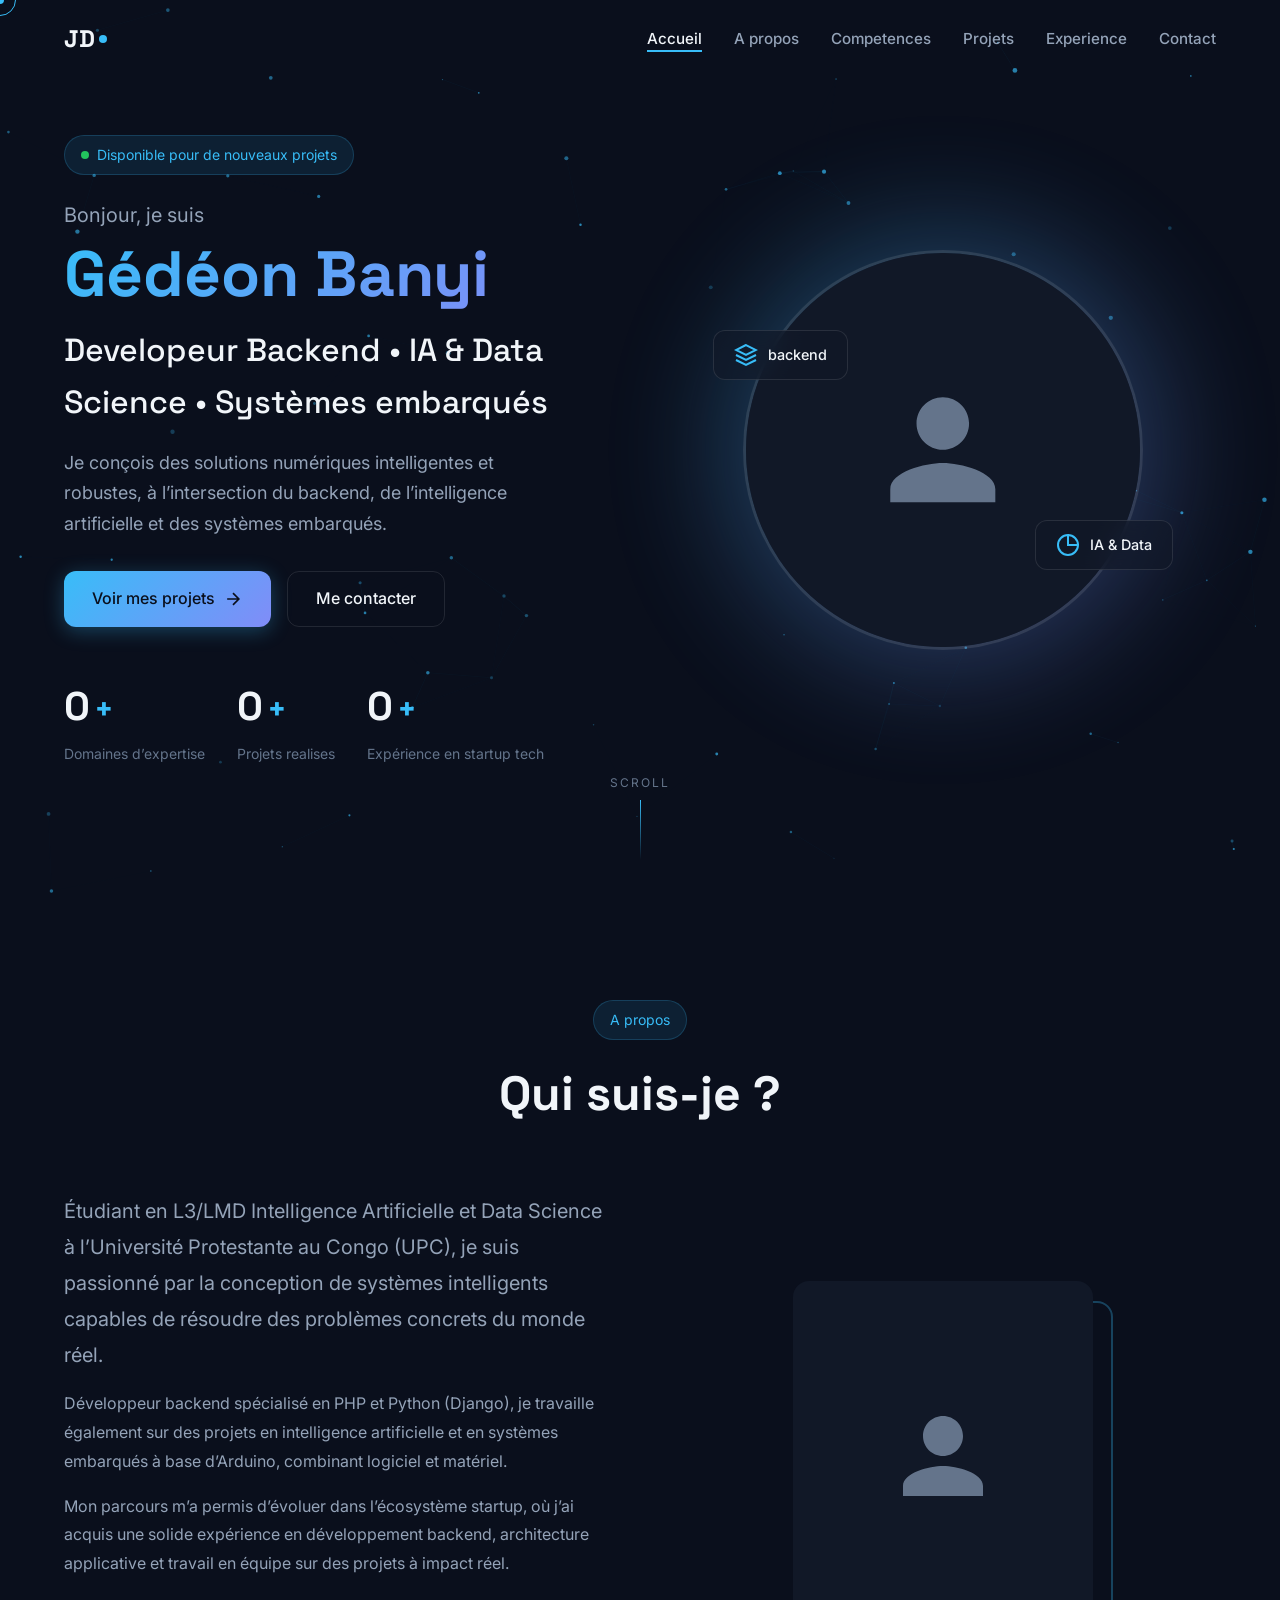
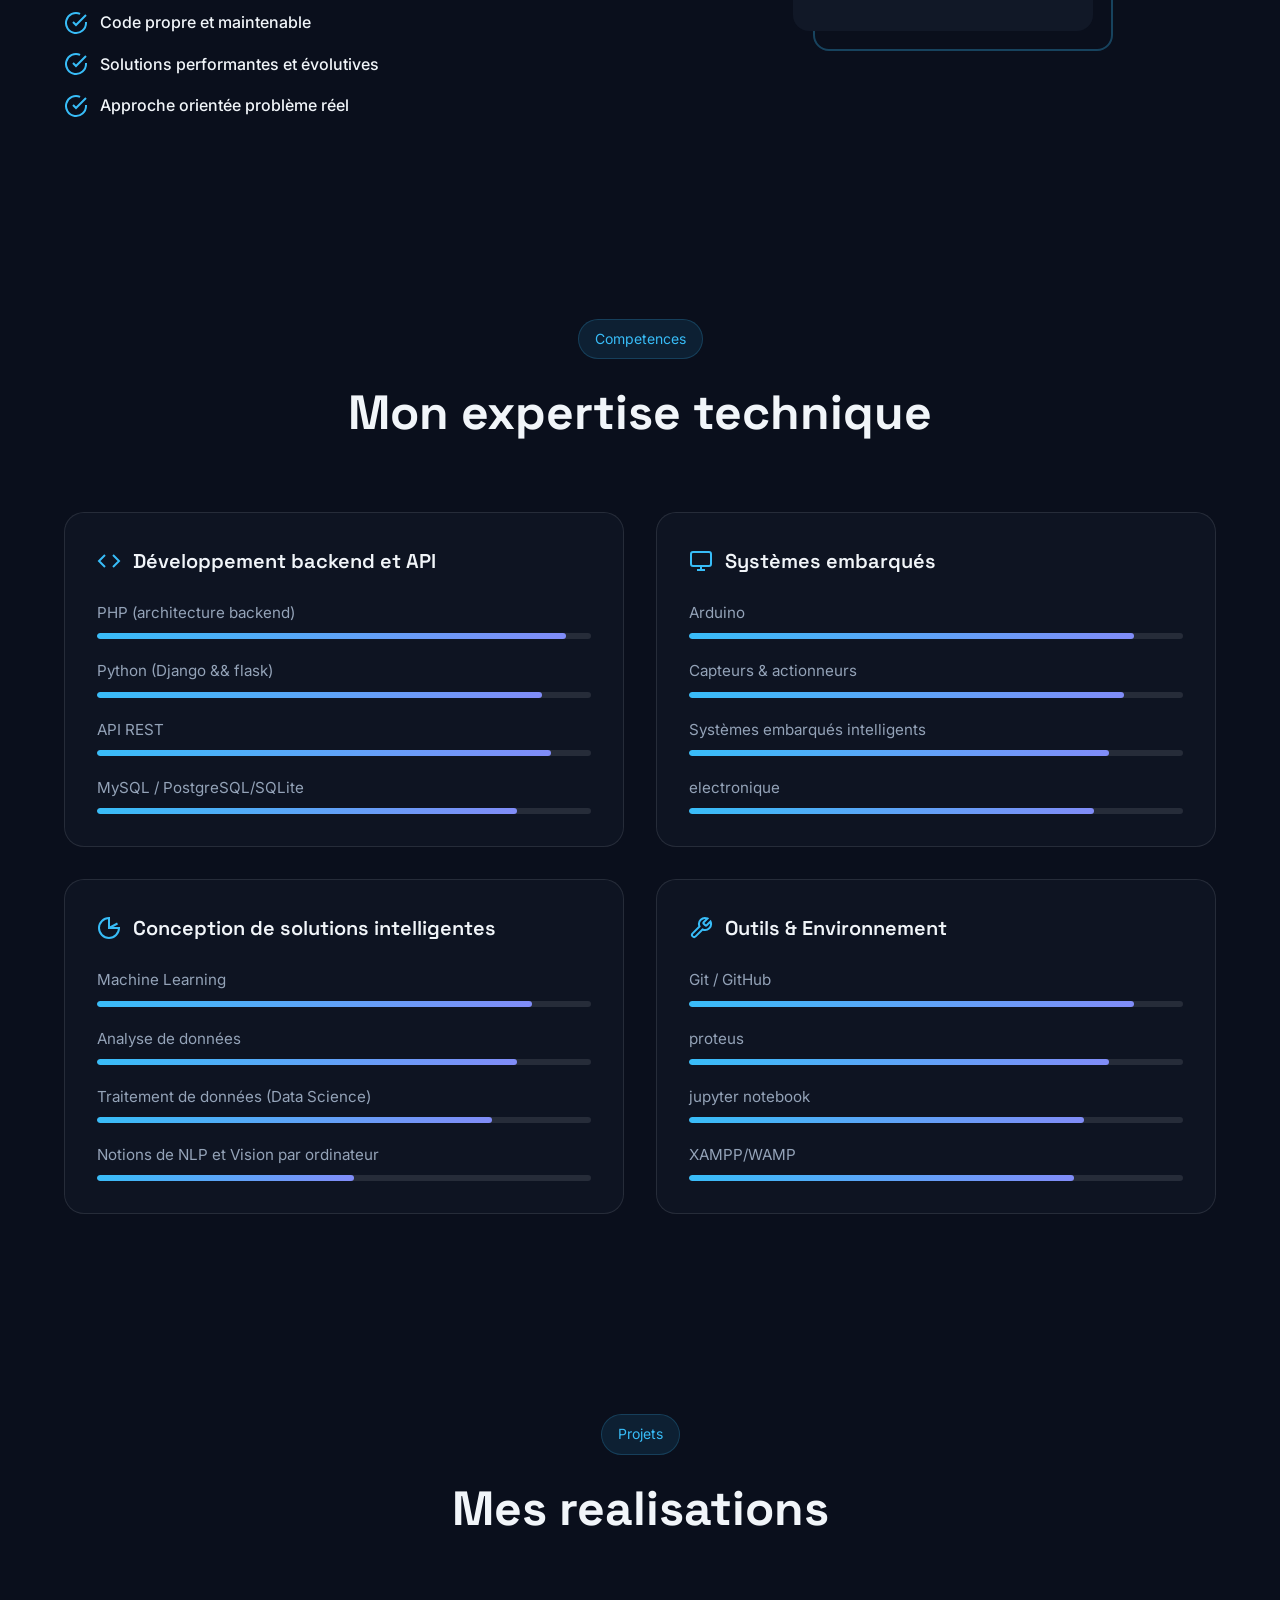
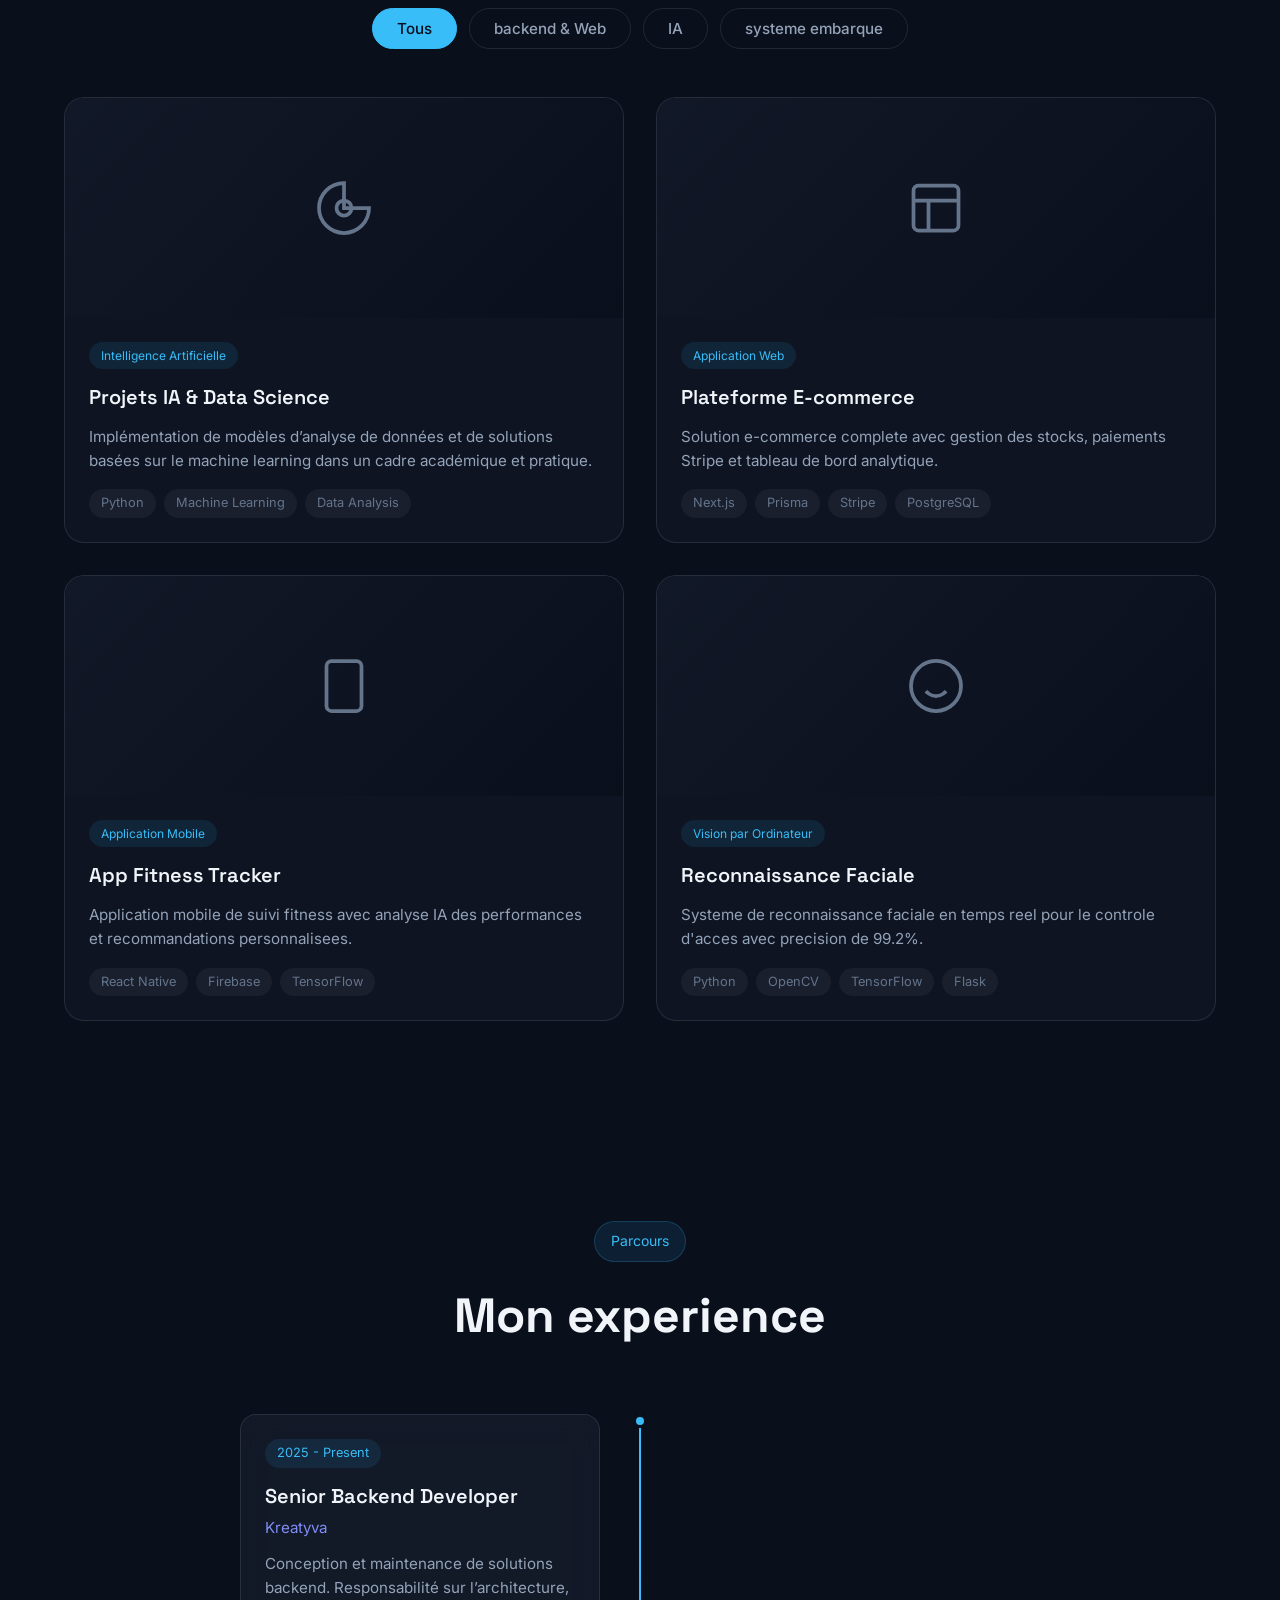
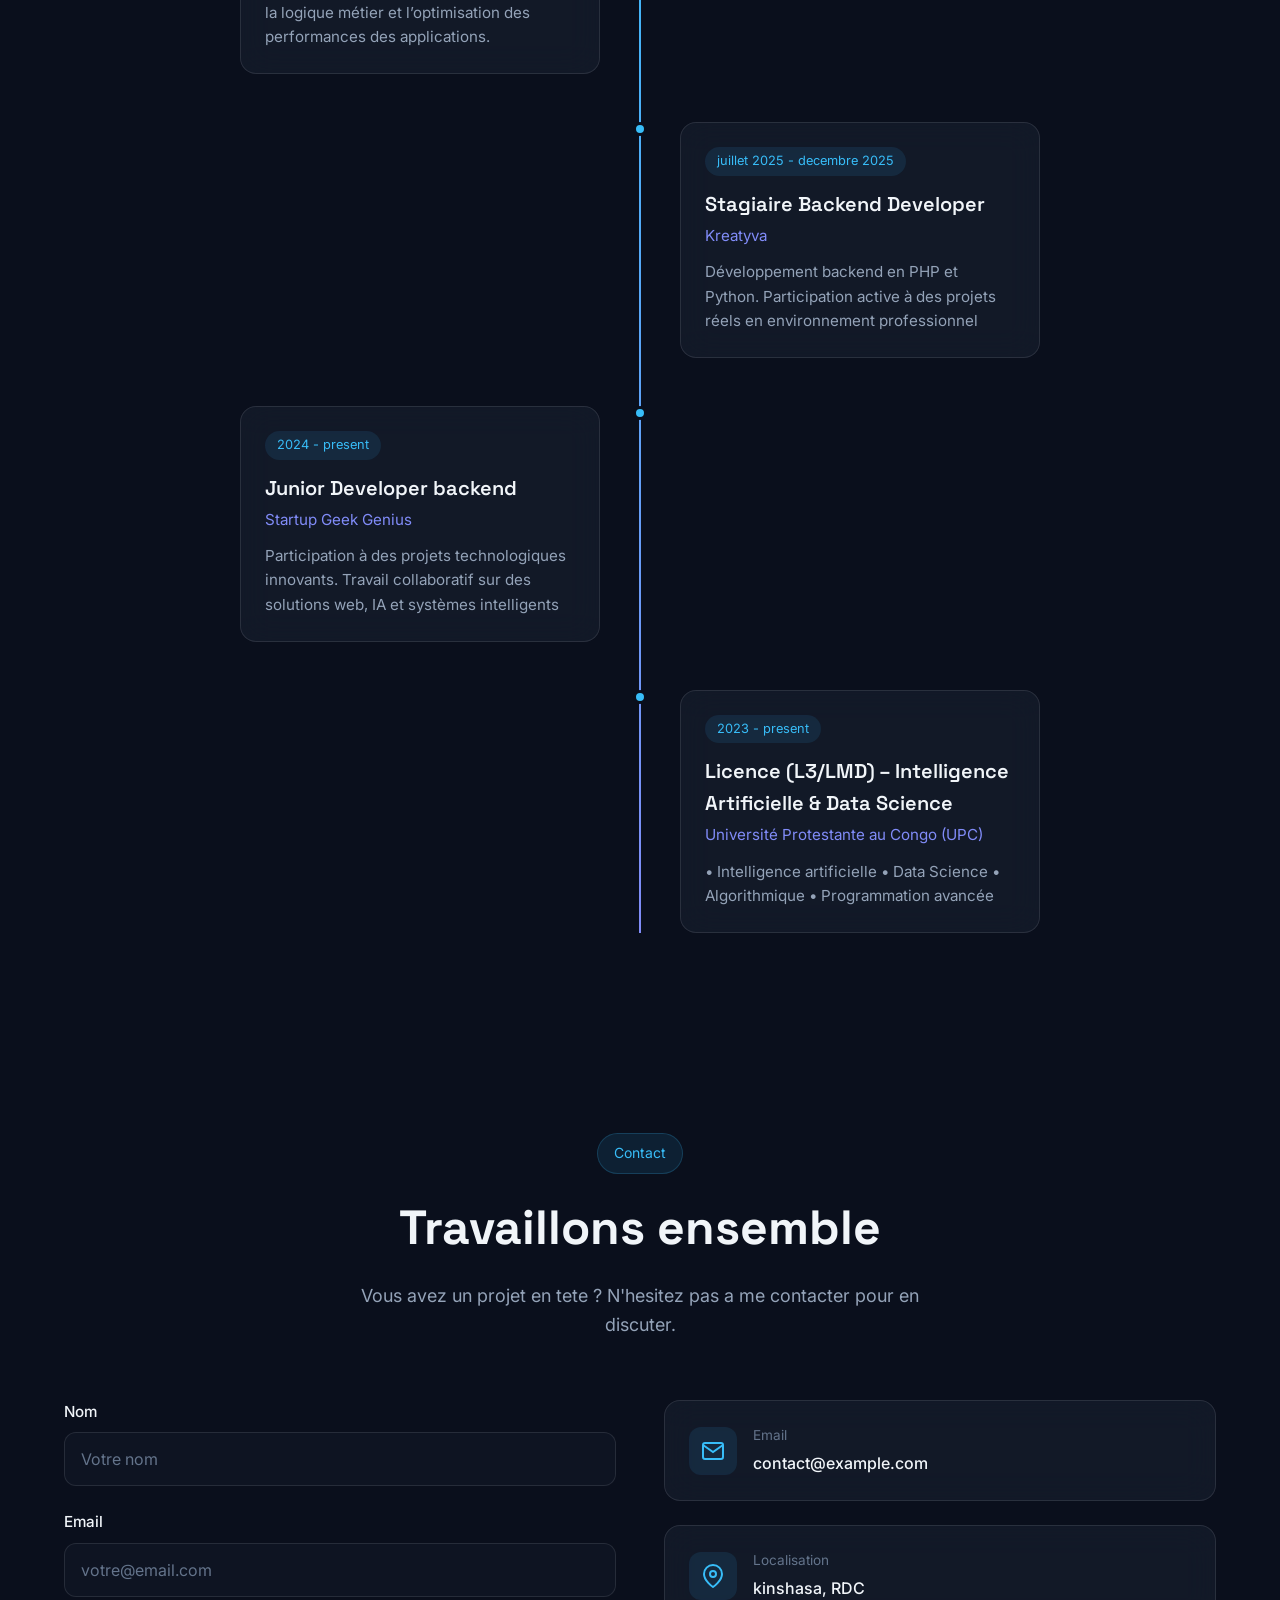
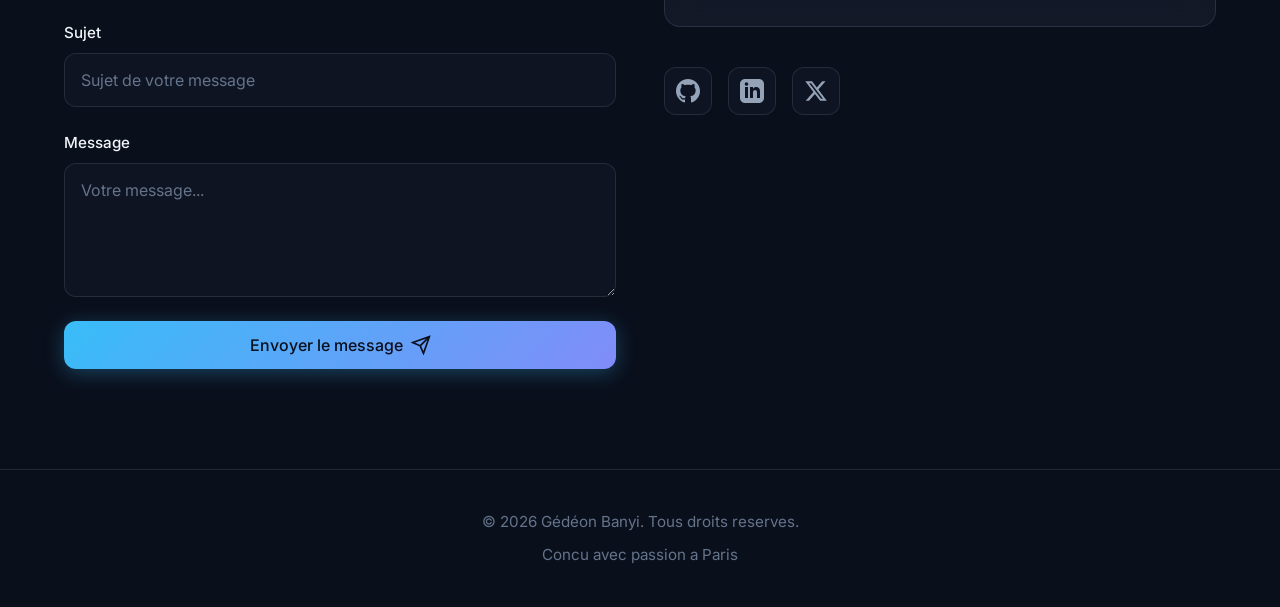
==== index.html @ cf513245 "first commit" ====
<!DOCTYPE html>
<html lang="fr">
<head>
    <meta charset="UTF-8">
    <meta name="viewport" content="width=device-width, initial-scale=1.0">
    <meta name="description" content="Portfolio - Ingénieur Logiciel & Spécialiste IA">
    <title>Portfolio | Ingénieur Logiciel & IA</title>
    <link rel="stylesheet" href="style.css">
    <link rel="preconnect" href="https://fonts.googleapis.com">
    <link rel="preconnect" href="https://fonts.gstatic.com" crossorigin>
    <link href="https://fonts.googleapis.com/css2?family=Inter:wght@300;400;500;600;700&family=Space+Grotesk:wght@400;500;600;700&display=swap" rel="stylesheet">
</head>
<body>
    <!-- Custom Cursor -->
    <div class="cursor" id="cursor"></div>
    <div class="cursor-follower" id="cursor-follower"></div>

    <!-- Particle Background -->
    <canvas id="particles"></canvas>

    <!-- Navigation -->
    <nav class="navbar" id="navbar">
        <div class="nav-container">
            <a href="#" class="logo">
                <span class="logo-text">JD</span>
                <span class="logo-dot"></span>
            </a>
            <ul class="nav-links" id="nav-links">
                <li><a href="#accueil" class="nav-link active">Accueil</a></li>
                <li><a href="#apropos" class="nav-link">A propos</a></li>
                <li><a href="#competences" class="nav-link">Competences</a></li>
                <li><a href="#projets" class="nav-link">Projets</a></li>
                <li><a href="#experience" class="nav-link">Experience</a></li>
                <li><a href="#contact" class="nav-link">Contact</a></li>
            </ul>
            <button class="nav-toggle" id="nav-toggle" aria-label="Menu">
                <span></span>
                <span></span>
                <span></span>
            </button>
        </div>
    </nav>

    <!-- Hero Section -->
    <section class="hero" id="accueil">
        <div class="hero-content">
            <div class="hero-badge">
                <span class="badge-dot"></span>
                Disponible pour de nouveaux projets
            </div>
            <h1 class="hero-title">
                <span class="title-line">Bonjour, je suis</span>
                <span class="title-name text-gradient">Gédéon Banyi</span>
            </h1>
            <p class="hero-subtitle">
               Developeur Backend • IA & Data Science • Systèmes embarqués
            </p>
            <p class="hero-description">
                Je conçois des solutions numériques intelligentes et robustes,
à l’intersection du backend, de l’intelligence artificielle
et des systèmes embarqués.

            </p>
            <div class="hero-buttons">
                <a href="#projets" class="btn btn-primary">
                    <span>Voir mes projets</span>
                    <svg width="20" height="20" viewBox="0 0 24 24" fill="none" stroke="currentColor" stroke-width="2">
                        <path d="M5 12h14M12 5l7 7-7 7"/>
                    </svg>
                </a>
                <a href="#contact" class="btn btn-secondary">
                    <span>Me contacter</span>
                </a>
            </div>
            <div class="hero-stats">
                <div class="stat">
                    <span class="stat-number" data-target="3">0</span>
                    <span class="stat-plus">+</span>
                    <span class="stat-label">Domaines d’expertise</span>
                </div>
                <div class="stat">
                    <span class="stat-number" data-target="15">0</span>
                    <span class="stat-plus">+</span>
                    <span class="stat-label">Projets realises</span>
                </div>
                <div class="stat">
                    <span class="stat-number" data-target="1">0</span>
                    <span class="stat-plus">+</span>
                    <span class="stat-label">Expérience en startup tech</span>
                </div>
            </div>
        </div>
        <div class="hero-visual">
            <div class="hero-image-container">
                <div class="hero-image-glow"></div>
                <div class="hero-image">
                    <div class="avatar-placeholder">
                        <svg viewBox="0 0 24 24" fill="currentColor">
                            <path d="M12 12c2.21 0 4-1.79 4-4s-1.79-4-4-4-4 1.79-4 4 1.79 4 4 4zm0 2c-2.67 0-8 1.34-8 4v2h16v-2c0-2.66-5.33-4-8-4z"/>
                        </svg>
                    </div>
                </div>
                <div class="floating-card card-1">
                    <svg width="24" height="24" viewBox="0 0 24 24" fill="none" stroke="currentColor" stroke-width="2">
                        <path d="M12 2L2 7l10 5 10-5-10-5zM2 17l10 5 10-5M2 12l10 5 10-5"/>
                    </svg>
                    <span>backend</span>
                </div>
                <div class="floating-card card-2">
                    <svg width="24" height="24" viewBox="0 0 24 24" fill="none" stroke="currentColor" stroke-width="2">
                        <path d="M12 2a10 10 0 1 0 10 10H12V2z"/>
                        <path d="M12 2a10 10 0 0 1 10 10"/>
                    </svg>
                    <span>IA & Data</span>
                </div>
            </div>
        </div>
        <div class="scroll-indicator">
            <span>Scroll</span>
            <div class="scroll-line"></div>
        </div>
    </section>

    <!-- About Section -->
    <section class="section about" id="apropos">
        <div class="container">
            <div class="section-header">
                <span class="section-tag">A propos</span>
                <h2 class="section-title">Qui suis-je ?</h2>
            </div>
            <div class="about-content">
                <div class="about-text">
                    <p class="about-intro">
                        Étudiant en L3/LMD Intelligence Artificielle et Data Science à l’Université
Protestante au Congo (UPC), je suis passionné par la conception de systèmes
intelligents capables de résoudre des problèmes concrets du monde réel.
                    </p>
                    <p>
                        Développeur backend spécialisé en PHP et Python (Django), je travaille
également sur des projets en intelligence artificielle et en systèmes
embarqués à base d’Arduino, combinant logiciel et matériel.
                    </p>
                    <p>
                        Mon parcours m’a permis d’évoluer dans l’écosystème startup, où j’ai acquis
une solide expérience en développement backend, architecture applicative
et travail en équipe sur des projets à impact réel.
                    </p>
                    <div class="about-highlights">
                        <div class="highlight">
                            <svg width="24" height="24" viewBox="0 0 24 24" fill="none" stroke="currentColor" stroke-width="2">
                                <path d="M22 11.08V12a10 10 0 1 1-5.93-9.14"/>
                                <polyline points="22 4 12 14.01 9 11.01"/>
                            </svg>
                            <span>Code propre et maintenable</span>
                        </div>
                        <div class="highlight">
                            <svg width="24" height="24" viewBox="0 0 24 24" fill="none" stroke="currentColor" stroke-width="2">
                                <path d="M22 11.08V12a10 10 0 1 1-5.93-9.14"/>
                                <polyline points="22 4 12 14.01 9 11.01"/>
                            </svg>
                            <span>Solutions performantes et évolutives</span>
                        </div>
                        <div class="highlight">
                            <svg width="24" height="24" viewBox="0 0 24 24" fill="none" stroke="currentColor" stroke-width="2">
                                <path d="M22 11.08V12a10 10 0 1 1-5.93-9.14"/>
                                <polyline points="22 4 12 14.01 9 11.01"/>
                            </svg>
                            <span>Approche orientée problème réel</span>
                        </div>
                    </div>
                </div>
                <div class="about-image">
                    <div class="image-frame">
                        <div class="frame-decoration"></div>
                        <div class="about-avatar">
                            <svg viewBox="0 0 24 24" fill="currentColor">
                                <path d="M12 12c2.21 0 4-1.79 4-4s-1.79-4-4-4-4 1.79-4 4 1.79 4 4 4zm0 2c-2.67 0-8 1.34-8 4v2h16v-2c0-2.66-5.33-4-8-4z"/>
                            </svg>
                        </div>
                    </div>
                </div>
            </div>
        </div>
    </section>

    <!-- Skills Section -->
    <section class="section skills" id="competences">
        <div class="container">
            <div class="section-header">
                <span class="section-tag">Competences</span>
                <h2 class="section-title">Mon expertise technique</h2>
            </div>
            <div class="skills-grid">
                <div class="skill-category">
                    <h3 class="category-title">
                        <svg width="24" height="24" viewBox="0 0 24 24" fill="none" stroke="currentColor" stroke-width="2">
                            <polyline points="16 18 22 12 16 6"/>
                            <polyline points="8 6 2 12 8 18"/>
                        </svg>
                        Développement backend et API
                    </h3>
                    <div class="skill-items">
                        <div class="skill-item" data-level="95">
                            <span class="skill-name">PHP (architecture backend)</span>
                            <div class="skill-bar"><div class="skill-progress"></div></div>
                        </div>
                        <div class="skill-item" data-level="90">
                            <span class="skill-name">Python (Django && flask)</span>
                            <div class="skill-bar"><div class="skill-progress"></div></div>
                        </div>
                        <div class="skill-item" data-level="92">
                            <span class="skill-name">API REST</span>
                            <div class="skill-bar"><div class="skill-progress"></div></div>
                        </div>
                        <div class="skill-item" data-level="85">
                            <span class="skill-name">MySQL / PostgreSQL/SQLite</span>
                            <div class="skill-bar"><div class="skill-progress"></div></div>
                        </div>
                    </div>
                </div>
                <div class="skill-category">
                    <h3 class="category-title">
                        <svg width="24" height="24" viewBox="0 0 24 24" fill="none" stroke="currentColor" stroke-width="2">
                            <rect x="2" y="3" width="20" height="14" rx="2" ry="2"/>
                            <line x1="8" y1="21" x2="16" y2="21"/>
                            <line x1="12" y1="17" x2="12" y2="21"/>
                        </svg>
                        Systèmes embarqués
                    </h3>
                    <div class="skill-items">
                        <div class="skill-item" data-level="90">
                            <span class="skill-name">Arduino</span>
                            <div class="skill-bar"><div class="skill-progress"></div></div>
                        </div>
                        <div class="skill-item" data-level="88">
                            <span class="skill-name">Capteurs & actionneurs</span>
                            <div class="skill-bar"><div class="skill-progress"></div></div>
                        </div>
                        <div class="skill-item" data-level="85">
                            <span class="skill-name">Systèmes embarqués intelligents</span>
                            <div class="skill-bar"><div class="skill-progress"></div></div>
                        </div>
                        <div class="skill-item" data-level="82">
                            <span class="skill-name">electronique</span>
                            <div class="skill-bar"><div class="skill-progress"></div></div>
                        </div>
                    </div>
                </div>
                <div class="skill-category">
                    <h3 class="category-title">
                        <svg width="24" height="24" viewBox="0 0 24 24" fill="none" stroke="currentColor" stroke-width="2">
                            <path d="M12 2a10 10 0 1 0 10 10H12V2z"/>
                            <path d="M20.5 7.5L12 12"/>
                        </svg>
                        Conception de solutions intelligentes
                    </h3>
                    <div class="skill-items">
                        <div class="skill-item" data-level="88">
                            <span class="skill-name">Machine Learning</span>
                            <div class="skill-bar"><div class="skill-progress"></div></div>
                        </div>
                        <div class="skill-item" data-level="85">
                            <span class="skill-name">Analyse de données</span>
                            <div class="skill-bar"><div class="skill-progress"></div></div>
                        </div>
                        <div class="skill-item" data-level="80">
                            <span class="skill-name">Traitement de données (Data Science)</span>
                            <div class="skill-bar"><div class="skill-progress"></div></div>
                        </div>
                        <div class="skill-item" data-level="52">
                            <span class="skill-name">Notions de NLP et Vision par ordinateur</span>
                            <div class="skill-bar"><div class="skill-progress"></div></div>
                        </div>
                    </div>
                </div>
                <div class="skill-category">
                    <h3 class="category-title">
                        <svg width="24" height="24" viewBox="0 0 24 24" fill="none" stroke="currentColor" stroke-width="2">
                            <path d="M14.7 6.3a1 1 0 0 0 0 1.4l1.6 1.6a1 1 0 0 0 1.4 0l3.77-3.77a6 6 0 0 1-7.94 7.94l-6.91 6.91a2.12 2.12 0 0 1-3-3l6.91-6.91a6 6 0 0 1 7.94-7.94l-3.76 3.76z"/>
                        </svg>
                        Outils & Environnement
                    </h3>
                    <div class="skill-items">
                        <div class="skill-item" data-level="90">
                            <span class="skill-name">Git / GitHub</span>
                            <div class="skill-bar"><div class="skill-progress"></div></div>
                        </div>
                        <div class="skill-item" data-level="85">
                            <span class="skill-name">proteus</span>
                            <div class="skill-bar"><div class="skill-progress"></div></div>
                        </div>
                        <div class="skill-item" data-level="80">
                            <span class="skill-name">jupyter notebook</span>
                            <div class="skill-bar"><div class="skill-progress"></div></div>
                        </div>
                        <div class="skill-item" data-level="78">
                            <span class="skill-name">XAMPP/WAMP</span>
                            <div class="skill-bar"><div class="skill-progress"></div></div>
                        </div>
                    </div>
                </div>
            </div>
        </div>
    </section>

    <!-- Projects Section -->
    <section class="section projects" id="projets">
        <div class="container">
            <div class="section-header">
                <span class="section-tag">Projets</span>
                <h2 class="section-title">Mes realisations</h2>
            </div>
            <div class="projects-filter">
                <button class="filter-btn active" data-filter="all">Tous</button>
                <button class="filter-btn" data-filter="web">backend & Web</button>
                <button class="filter-btn" data-filter="ai">IA</button>
                <button class="filter-btn" data-filter="mobile">systeme embarque</button>
            </div>
            <div class="projects-grid">
                <article class="project-card" data-category="ai">
                    <div class="project-image">
                        <div class="project-placeholder">
                            <svg viewBox="0 0 24 24" fill="none" stroke="currentColor" stroke-width="1.5">
                                <path d="M12 2a10 10 0 1 0 10 10H12V2z"/>
                                <circle cx="12" cy="12" r="3"/>
                            </svg>
                        </div>
                        <div class="project-overlay">
                            <a href="#" class="project-link">
                                <svg width="24" height="24" viewBox="0 0 24 24" fill="none" stroke="currentColor" stroke-width="2">
                                    <path d="M18 13v6a2 2 0 0 1-2 2H5a2 2 0 0 1-2-2V8a2 2 0 0 1 2-2h6"/>
                                    <polyline points="15 3 21 3 21 9"/>
                                    <line x1="10" y1="14" x2="21" y2="3"/>
                                </svg>
                            </a>
                            <a href="#" class="project-link">
                                <svg width="24" height="24" viewBox="0 0 24 24" fill="currentColor">
                                    <path d="M12 0c-6.626 0-12 5.373-12 12 0 5.302 3.438 9.8 8.207 11.387.599.111.793-.261.793-.577v-2.234c-3.338.726-4.033-1.416-4.033-1.416-.546-1.387-1.333-1.756-1.333-1.756-1.089-.745.083-.729.083-.729 1.205.084 1.839 1.237 1.839 1.237 1.07 1.834 2.807 1.304 3.492.997.107-.775.418-1.305.762-1.604-2.665-.305-5.467-1.334-5.467-5.931 0-1.311.469-2.381 1.236-3.221-.124-.303-.535-1.524.117-3.176 0 0 1.008-.322 3.301 1.23.957-.266 1.983-.399 3.003-.404 1.02.005 2.047.138 3.006.404 2.291-1.552 3.297-1.23 3.297-1.23.653 1.653.242 2.874.118 3.176.77.84 1.235 1.911 1.235 3.221 0 4.609-2.807 5.624-5.479 5.921.43.372.823 1.102.823 2.222v3.293c0 .319.192.694.801.576 4.765-1.589 8.199-6.086 8.199-11.386 0-6.627-5.373-12-12-12z"/>
                                </svg>
                            </a>
                        </div>
                    </div>
                    <div class="project-content">
                        <span class="project-tag">Intelligence Artificielle</span>
                        <h3 class="project-title">Projets IA & Data Science</h3>
                        <p class="project-description">
                            Implémentation de modèles d’analyse de données et de solutions
basées sur le machine learning dans un cadre académique et pratique.
                        </p>
                        <div class="project-tech">
                            <span>Python</span>
                            <span>Machine Learning</span>
                            <span>Data Analysis</span>
                        </div>
                    </div>
                </article>
                <article class="project-card" data-category="web">
                    <div class="project-image">
                        <div class="project-placeholder">
                            <svg viewBox="0 0 24 24" fill="none" stroke="currentColor" stroke-width="1.5">
                                <rect x="3" y="3" width="18" height="18" rx="2"/>
                                <path d="M3 9h18"/>
                                <path d="M9 21V9"/>
                            </svg>
                        </div>
                        <div class="project-overlay">
                            <a href="#" class="project-link">
                                <svg width="24" height="24" viewBox="0 0 24 24" fill="none" stroke="currentColor" stroke-width="2">
                                    <path d="M18 13v6a2 2 0 0 1-2 2H5a2 2 0 0 1-2-2V8a2 2 0 0 1 2-2h6"/>
                                    <polyline points="15 3 21 3 21 9"/>
                                    <line x1="10" y1="14" x2="21" y2="3"/>
                                </svg>
                            </a>
                            <a href="#" class="project-link">
                                <svg width="24" height="24" viewBox="0 0 24 24" fill="currentColor">
                                    <path d="M12 0c-6.626 0-12 5.373-12 12 0 5.302 3.438 9.8 8.207 11.387.599.111.793-.261.793-.577v-2.234c-3.338.726-4.033-1.416-4.033-1.416-.546-1.387-1.333-1.756-1.333-1.756-1.089-.745.083-.729.083-.729 1.205.084 1.839 1.237 1.839 1.237 1.07 1.834 2.807 1.304 3.492.997.107-.775.418-1.305.762-1.604-2.665-.305-5.467-1.334-5.467-5.931 0-1.311.469-2.381 1.236-3.221-.124-.303-.535-1.524.117-3.176 0 0 1.008-.322 3.301 1.23.957-.266 1.983-.399 3.003-.404 1.02.005 2.047.138 3.006.404 2.291-1.552 3.297-1.23 3.297-1.23.653 1.653.242 2.874.118 3.176.77.84 1.235 1.911 1.235 3.221 0 4.609-2.807 5.624-5.479 5.921.43.372.823 1.102.823 2.222v3.293c0 .319.192.694.801.576 4.765-1.589 8.199-6.086 8.199-11.386 0-6.627-5.373-12-12-12z"/>
                                </svg>
                            </a>
                        </div>
                    </div>
                    <div class="project-content">
                        <span class="project-tag">Application Web</span>
                        <h3 class="project-title">Plateforme E-commerce</h3>
                        <p class="project-description">
                            Solution e-commerce complete avec gestion des stocks, paiements Stripe et tableau de bord analytique.
                        </p>
                        <div class="project-tech">
                            <span>Next.js</span>
                            <span>Prisma</span>
                            <span>Stripe</span>
                            <span>PostgreSQL</span>
                        </div>
                    </div>
                </article>
                <article class="project-card" data-category="mobile">
                    <div class="project-image">
                        <div class="project-placeholder">
                            <svg viewBox="0 0 24 24" fill="none" stroke="currentColor" stroke-width="1.5">
                                <rect x="5" y="2" width="14" height="20" rx="2"/>
                                <line x1="12" y1="18" x2="12" y2="18"/>
                            </svg>
                        </div>
                        <div class="project-overlay">
                            <a href="#" class="project-link">
                                <svg width="24" height="24" viewBox="0 0 24 24" fill="none" stroke="currentColor" stroke-width="2">
                                    <path d="M18 13v6a2 2 0 0 1-2 2H5a2 2 0 0 1-2-2V8a2 2 0 0 1 2-2h6"/>
                                    <polyline points="15 3 21 3 21 9"/>
                                    <line x1="10" y1="14" x2="21" y2="3"/>
                                </svg>
                            </a>
                            <a href="#" class="project-link">
                                <svg width="24" height="24" viewBox="0 0 24 24" fill="currentColor">
                                    <path d="M12 0c-6.626 0-12 5.373-12 12 0 5.302 3.438 9.8 8.207 11.387.599.111.793-.261.793-.577v-2.234c-3.338.726-4.033-1.416-4.033-1.416-.546-1.387-1.333-1.756-1.333-1.756-1.089-.745.083-.729.083-.729 1.205.084 1.839 1.237 1.839 1.237 1.07 1.834 2.807 1.304 3.492.997.107-.775.418-1.305.762-1.604-2.665-.305-5.467-1.334-5.467-5.931 0-1.311.469-2.381 1.236-3.221-.124-.303-.535-1.524.117-3.176 0 0 1.008-.322 3.301 1.23.957-.266 1.983-.399 3.003-.404 1.02.005 2.047.138 3.006.404 2.291-1.552 3.297-1.23 3.297-1.23.653 1.653.242 2.874.118 3.176.77.84 1.235 1.911 1.235 3.221 0 4.609-2.807 5.624-5.479 5.921.43.372.823 1.102.823 2.222v3.293c0 .319.192.694.801.576 4.765-1.589 8.199-6.086 8.199-11.386 0-6.627-5.373-12-12-12z"/>
                                </svg>
                            </a>
                        </div>
                    </div>
                    <div class="project-content">
                        <span class="project-tag">Application Mobile</span>
                        <h3 class="project-title">App Fitness Tracker</h3>
                        <p class="project-description">
                            Application mobile de suivi fitness avec analyse IA des performances et recommandations personnalisees.
                        </p>
                        <div class="project-tech">
                            <span>React Native</span>
                            <span>Firebase</span>
                            <span>TensorFlow</span>
                        </div>
                    </div>
                </article>
                <article class="project-card" data-category="ai">
                    <div class="project-image">
                        <div class="project-placeholder">
                            <svg viewBox="0 0 24 24" fill="none" stroke="currentColor" stroke-width="1.5">
                                <circle cx="12" cy="12" r="10"/>
                                <path d="M8 14s1.5 2 4 2 4-2 4-2"/>
                                <line x1="9" y1="9" x2="9.01" y2="9"/>
                                <line x1="15" y1="9" x2="15.01" y2="9"/>
                            </svg>
                        </div>
                        <div class="project-overlay">
                            <a href="#" class="project-link">
                                <svg width="24" height="24" viewBox="0 0 24 24" fill="none" stroke="currentColor" stroke-width="2">
                                    <path d="M18 13v6a2 2 0 0 1-2 2H5a2 2 0 0 1-2-2V8a2 2 0 0 1 2-2h6"/>
                                    <polyline points="15 3 21 3 21 9"/>
                                    <line x1="10" y1="14" x2="21" y2="3"/>
                                </svg>
                            </a>
                            <a href="#" class="project-link">
                                <svg width="24" height="24" viewBox="0 0 24 24" fill="currentColor">
                                    <path d="M12 0c-6.626 0-12 5.373-12 12 0 5.302 3.438 9.8 8.207 11.387.599.111.793-.261.793-.577v-2.234c-3.338.726-4.033-1.416-4.033-1.416-.546-1.387-1.333-1.756-1.333-1.756-1.089-.745.083-.729.083-.729 1.205.084 1.839 1.237 1.839 1.237 1.07 1.834 2.807 1.304 3.492.997.107-.775.418-1.305.762-1.604-2.665-.305-5.467-1.334-5.467-5.931 0-1.311.469-2.381 1.236-3.221-.124-.303-.535-1.524.117-3.176 0 0 1.008-.322 3.301 1.23.957-.266 1.983-.399 3.003-.404 1.02.005 2.047.138 3.006.404 2.291-1.552 3.297-1.23 3.297-1.23.653 1.653.242 2.874.118 3.176.77.84 1.235 1.911 1.235 3.221 0 4.609-2.807 5.624-5.479 5.921.43.372.823 1.102.823 2.222v3.293c0 .319.192.694.801.576 4.765-1.589 8.199-6.086 8.199-11.386 0-6.627-5.373-12-12-12z"/>
                                </svg>
                            </a>
                        </div>
                    </div>
                    <div class="project-content">
                        <span class="project-tag">Vision par Ordinateur</span>
                        <h3 class="project-title">Reconnaissance Faciale</h3>
                        <p class="project-description">
                            Systeme de reconnaissance faciale en temps reel pour le controle d'acces avec precision de 99.2%.
                        </p>
                        <div class="project-tech">
                            <span>Python</span>
                            <span>OpenCV</span>
                            <span>TensorFlow</span>
                            <span>Flask</span>
                        </div>
                    </div>
                </article>
            </div>
        </div>
    </section>

    <!-- Experience Section -->
    <section class="section experience" id="experience">
        <div class="container">
            <div class="section-header">
                <span class="section-tag">Parcours</span>
                <h2 class="section-title">Mon experience</h2>
            </div>
            <div class="timeline">
                <div class="timeline-item">
                    <div class="timeline-marker"></div>
                    <div class="timeline-content glass-card">
                        <span class="timeline-date">2025 - Present</span>
                        <h3 class="timeline-title">Senior Backend Developer </h3>
                        <span class="timeline-company">Kreatyva</span>
                        <p class="timeline-description">
                            Conception et maintenance de solutions backend.
Responsabilité sur l’architecture, la logique métier
et l’optimisation des performances des applications.
                        </p>
                    </div>
                </div>
                <div class="timeline-item">
                    <div class="timeline-marker"></div>
                    <div class="timeline-content glass-card">
                        <span class="timeline-date">juillet 2025 - decembre 2025</span>
                        <h3 class="timeline-title">Stagiaire Backend Developer</h3>
                        <span class="timeline-company">Kreatyva</span>
                        <p class="timeline-description">
                           Développement backend en PHP et Python.
Participation active à des projets réels en environnement professionnel
                        </p>
                    </div>
                </div>
                <div class="timeline-item">
                    <div class="timeline-marker"></div>
                    <div class="timeline-content glass-card">
                        <span class="timeline-date">2024 - present</span>
                        <h3 class="timeline-title">Junior Developer backend</h3>
                        <span class="timeline-company">Startup Geek Genius</span>
                        <p class="timeline-description">
                            Participation à des projets technologiques innovants.
Travail collaboratif sur des solutions web, IA et systèmes intelligents
                        </p>
                    </div>
                </div>
                <div class="timeline-item">
                    <div class="timeline-marker"></div>
                    <div class="timeline-content glass-card">
                        <span class="timeline-date">2023 - present</span>
                        <h3 class="timeline-title">Licence (L3/LMD) – Intelligence Artificielle & Data Science</h3>
                        <span class="timeline-company">Université Protestante au Congo (UPC)</span>
                        <p class="timeline-description">
                            • Intelligence artificielle
                            • Data Science
                            • Algorithmique
                            • Programmation avancée
                        </p>
                    </div>
                </div>
            </div>
        </div>
    </section>

    <!-- Contact Section -->
    <section class="section contact" id="contact">
        <div class="container">
            <div class="section-header">
                <span class="section-tag">Contact</span>
                <h2 class="section-title">Travaillons ensemble</h2>
                <p class="section-subtitle">
                    Vous avez un projet en tete ? N'hesitez pas a me contacter pour en discuter.
                </p>
            </div>
            <div class="contact-content">
                <form class="contact-form" id="contact-form">
                    <div class="form-group">
                        <label for="name">Nom</label>
                        <input type="text" id="name" name="name" required placeholder="Votre nom">
                    </div>
                    <div class="form-group">
                        <label for="email">Email</label>
                        <input type="email" id="email" name="email" required placeholder="votre@email.com">
                    </div>
                    <div class="form-group">
                        <label for="subject">Sujet</label>
                        <input type="text" id="subject" name="subject" required placeholder="Sujet de votre message">
                    </div>
                    <div class="form-group">
                        <label for="message">Message</label>
                        <textarea id="message" name="message" rows="5" required placeholder="Votre message..."></textarea>
                    </div>
                    <button type="submit" class="btn btn-primary btn-full">
                        <span>Envoyer le message</span>
                        <svg width="20" height="20" viewBox="0 0 24 24" fill="none" stroke="currentColor" stroke-width="2">
                            <line x1="22" y1="2" x2="11" y2="13"/>
                            <polygon points="22 2 15 22 11 13 2 9 22 2"/>
                        </svg>
                    </button>
                </form>
                <div class="contact-info">
                    <div class="info-card glass-card">
                        <div class="info-icon">
                            <svg width="24" height="24" viewBox="0 0 24 24" fill="none" stroke="currentColor" stroke-width="2">
                                <path d="M4 4h16c1.1 0 2 .9 2 2v12c0 1.1-.9 2-2 2H4c-1.1 0-2-.9-2-2V6c0-1.1.9-2 2-2z"/>
                                <polyline points="22,6 12,13 2,6"/>
                            </svg>
                        </div>
                        <div class="info-content">
                            <span class="info-label">Email</span>
                            <a href="mailto:contact@example.com">contact@example.com</a>
                        </div>
                    </div>
                    <div class="info-card glass-card">
                        <div class="info-icon">
                            <svg width="24" height="24" viewBox="0 0 24 24" fill="none" stroke="currentColor" stroke-width="2">
                                <path d="M21 10c0 7-9 13-9 13s-9-6-9-13a9 9 0 0 1 18 0z"/>
                                <circle cx="12" cy="10" r="3"/>
                            </svg>
                        </div>
                        <div class="info-content">
                            <span class="info-label">Localisation</span>
                            <span>kinshasa, RDC</span>
                        </div>
                    </div>
                    <div class="social-links">
                        <a href="#" class="social-link" aria-label="GitHub">
                            <svg width="24" height="24" viewBox="0 0 24 24" fill="currentColor">
                                <path d="M12 0c-6.626 0-12 5.373-12 12 0 5.302 3.438 9.8 8.207 11.387.599.111.793-.261.793-.577v-2.234c-3.338.726-4.033-1.416-4.033-1.416-.546-1.387-1.333-1.756-1.333-1.756-1.089-.745.083-.729.083-.729 1.205.084 1.839 1.237 1.839 1.237 1.07 1.834 2.807 1.304 3.492.997.107-.775.418-1.305.762-1.604-2.665-.305-5.467-1.334-5.467-5.931 0-1.311.469-2.381 1.236-3.221-.124-.303-.535-1.524.117-3.176 0 0 1.008-.322 3.301 1.23.957-.266 1.983-.399 3.003-.404 1.02.005 2.047.138 3.006.404 2.291-1.552 3.297-1.23 3.297-1.23.653 1.653.242 2.874.118 3.176.77.84 1.235 1.911 1.235 3.221 0 4.609-2.807 5.624-5.479 5.921.43.372.823 1.102.823 2.222v3.293c0 .319.192.694.801.576 4.765-1.589 8.199-6.086 8.199-11.386 0-6.627-5.373-12-12-12z"/>
                            </svg>
                        </a>
                        <a href="#" class="social-link" aria-label="LinkedIn">
                            <svg width="24" height="24" viewBox="0 0 24 24" fill="currentColor">
                                <path d="M19 0h-14c-2.761 0-5 2.239-5 5v14c0 2.761 2.239 5 5 5h14c2.762 0 5-2.239 5-5v-14c0-2.761-2.238-5-5-5zm-11 19h-3v-11h3v11zm-1.5-12.268c-.966 0-1.75-.79-1.75-1.764s.784-1.764 1.75-1.764 1.75.79 1.75 1.764-.783 1.764-1.75 1.764zm13.5 12.268h-3v-5.604c0-3.368-4-3.113-4 0v5.604h-3v-11h3v1.765c1.396-2.586 7-2.777 7 2.476v6.759z"/>
                            </svg>
                        </a>
                        <a href="#" class="social-link" aria-label="Twitter">
                            <svg width="24" height="24" viewBox="0 0 24 24" fill="currentColor">
                                <path d="M18.244 2.25h3.308l-7.227 8.26 8.502 11.24H16.17l-5.214-6.817L4.99 21.75H1.68l7.73-8.835L1.254 2.25H8.08l4.713 6.231zm-1.161 17.52h1.833L7.084 4.126H5.117z"/>
                            </svg>
                        </a>
                    </div>
                </div>
            </div>
        </div>
    </section>

    <!-- Footer -->
    <footer class="footer">
        <div class="container">
            <div class="footer-content">
                <p>&copy; 2026 Gédéon Banyi. Tous droits reserves.</p>
                <p class="footer-tagline">Concu avec passion a Paris</p>
            </div>
        </div>
    </footer>

    <script src="script.js"></script>
</body>
</html>
---- style.css ----
/* ========================================
   CSS Variables & Reset
======================================== */
:root {
    --bg-primary: #0a0f1c;
    --bg-secondary: #111827;
    --bg-card: rgba(17, 24, 39, 0.6);
    --text-primary: #f1f5f9;
    --text-secondary: #94a3b8;
    --text-muted: #64748b;
    --accent-primary: #38bdf8;
    --accent-secondary: #818cf8;
    --accent-gradient: linear-gradient(135deg, #38bdf8 0%, #818cf8 100%);
    --border-color: rgba(255, 255, 255, 0.1);
    --shadow-glow: 0 0 30px rgba(56, 189, 248, 0.3);
    --transition-fast: 0.2s ease;
    --transition-normal: 0.3s ease;
    --transition-slow: 0.5s ease;
    --font-sans: 'Inter', -apple-system, BlinkMacSystemFont, sans-serif;
    --font-heading: 'Space Grotesk', -apple-system, BlinkMacSystemFont, sans-serif;
}

*,
*::before,
*::after {
    margin: 0;
    padding: 0;
    box-sizing: border-box;
}

html {
    scroll-behavior: smooth;
    font-size: 16px;
}

body {
    font-family: var(--font-sans);
    background-color: var(--bg-primary);
    color: var(--text-primary);
    line-height: 1.6;
    overflow-x: hidden;
    cursor: none;
}

/* ========================================
   Custom Cursor
======================================== */
.cursor,
.cursor-follower {
    position: fixed;
    pointer-events: none;
    z-index: 10000;
    transition: transform 0.1s ease;
}

.cursor {
    width: 8px;
    height: 8px;
    background: var(--accent-primary);
    border-radius: 50%;
    transform: translate(-50%, -50%);
}

.cursor-follower {
    width: 32px;
    height: 32px;
    border: 1px solid var(--accent-primary);
    border-radius: 50%;
    transform: translate(-50%, -50%);
    transition: transform 0.15s ease, width 0.2s ease, height 0.2s ease;
}

.cursor-follower.hover {
    width: 50px;
    height: 50px;
    background: rgba(56, 189, 248, 0.1);
}

@media (max-width: 768px) {
    .cursor,
    .cursor-follower {
        display: none;
    }
    body {
        cursor: auto;
    }
}

/* ========================================
   Particle Canvas
======================================== */
#particles {
    position: fixed;
    top: 0;
    left: 0;
    width: 100%;
    height: 100%;
    z-index: -1;
    pointer-events: none;
}

/* ========================================
   Scrollbar
======================================== */
::-webkit-scrollbar {
    width: 8px;
}

::-webkit-scrollbar-track {
    background: var(--bg-primary);
}

::-webkit-scrollbar-thumb {
    background: var(--text-muted);
    border-radius: 4px;
}

::-webkit-scrollbar-thumb:hover {
    background: var(--text-secondary);
}

/* ========================================
   Utility Classes
======================================== */
.container {
    max-width: 1200px;
    margin: 0 auto;
    padding: 0 24px;
}

.glass {
    background: var(--bg-card);
    backdrop-filter: blur(12px);
    -webkit-backdrop-filter: blur(12px);
    border: 1px solid var(--border-color);
}

.glass-card {
    background: rgba(30, 41, 59, 0.4);
    backdrop-filter: blur(16px);
    -webkit-backdrop-filter: blur(16px);
    border: 1px solid var(--border-color);
    border-radius: 16px;
}

.text-gradient {
    background: var(--accent-gradient);
    -webkit-background-clip: text;
    -webkit-text-fill-color: transparent;
    background-clip: text;
}

/* ========================================
   Buttons
======================================== */
.btn {
    display: inline-flex;
    align-items: center;
    gap: 8px;
    padding: 14px 28px;
    border-radius: 12px;
    font-family: var(--font-sans);
    font-weight: 500;
    font-size: 1rem;
    text-decoration: none;
    transition: all var(--transition-normal);
    cursor: none;
    border: none;
}

.btn-primary {
    background: var(--accent-gradient);
    color: var(--bg-primary);
    box-shadow: 0 4px 20px rgba(56, 189, 248, 0.3);
}

.btn-primary:hover {
    transform: translateY(-2px);
    box-shadow: 0 8px 30px rgba(56, 189, 248, 0.4);
}

.btn-secondary {
    background: transparent;
    color: var(--text-primary);
    border: 1px solid var(--border-color);
}

.btn-secondary:hover {
    background: rgba(255, 255, 255, 0.05);
    border-color: var(--accent-primary);
}

.btn-full {
    width: 100%;
    justify-content: center;
}

/* ========================================
   Navigation
======================================== */
.navbar {
    position: fixed;
    top: 0;
    left: 0;
    right: 0;
    z-index: 1000;
    padding: 20px 0;
    transition: all var(--transition-normal);
}

.navbar.scrolled {
    padding: 12px 0;
    background: rgba(10, 15, 28, 0.9);
    backdrop-filter: blur(20px);
    -webkit-backdrop-filter: blur(20px);
    border-bottom: 1px solid var(--border-color);
}

.nav-container {
    max-width: 1200px;
    margin: 0 auto;
    padding: 0 24px;
    display: flex;
    align-items: center;
    justify-content: space-between;
}

.logo {
    display: flex;
    align-items: center;
    gap: 4px;
    text-decoration: none;
}

.logo-text {
    font-family: var(--font-heading);
    font-size: 1.5rem;
    font-weight: 700;
    color: var(--text-primary);
}

.logo-dot {
    width: 8px;
    height: 8px;
    background: var(--accent-primary);
    border-radius: 50%;
}

.nav-links {
    display: flex;
    align-items: center;
    gap: 32px;
    list-style: none;
}

.nav-link {
    color: var(--text-secondary);
    text-decoration: none;
    font-size: 0.95rem;
    font-weight: 500;
    transition: color var(--transition-fast);
    position: relative;
}

.nav-link::after {
    content: '';
    position: absolute;
    bottom: -4px;
    left: 0;
    width: 0;
    height: 2px;
    background: var(--accent-primary);
    transition: width var(--transition-normal);
}

.nav-link:hover,
.nav-link.active {
    color: var(--text-primary);
}

.nav-link:hover::after,
.nav-link.active::after {
    width: 100%;
}

.nav-toggle {
    display: none;
    flex-direction: column;
    gap: 5px;
    background: none;
    border: none;
    cursor: pointer;
    padding: 8px;
}

.nav-toggle span {
    width: 24px;
    height: 2px;
    background: var(--text-primary);
    transition: all var(--transition-fast);
}

.nav-toggle.active span:nth-child(1) {
    transform: rotate(45deg) translate(5px, 5px);
}

.nav-toggle.active span:nth-child(2) {
    opacity: 0;
}

.nav-toggle.active span:nth-child(3) {
    transform: rotate(-45deg) translate(5px, -5px);
}

@media (max-width: 768px) {
    .nav-toggle {
        display: flex;
    }

    .nav-links {
        position: fixed;
        top: 0;
        right: -100%;
        width: 280px;
        height: 100vh;
        flex-direction: column;
        justify-content: center;
        background: var(--bg-secondary);
        padding: 40px;
        transition: right var(--transition-normal);
    }

    .nav-links.active {
        right: 0;
    }
}

/* ========================================
   Hero Section
======================================== */
.hero {
    min-height: 100vh;
    display: flex;
    align-items: center;
    padding: 120px 24px 80px;
    position: relative;
}

.hero-content {
    flex: 1;
    max-width: 600px;
    margin: 0 auto;
    text-align: center;
}

@media (min-width: 1024px) {
    .hero {
        padding: 0 24px;
    }

    .hero-content {
        text-align: left;
        margin: 0;
        padding-right: 60px;
    }

    .hero {
        display: grid;
        grid-template-columns: 1fr 1fr;
        gap: 60px;
        max-width: 1200px;
        margin: 0 auto;
    }
}

.hero-badge {
    display: inline-flex;
    align-items: center;
    gap: 8px;
    padding: 8px 16px;
    background: rgba(56, 189, 248, 0.1);
    border: 1px solid rgba(56, 189, 248, 0.2);
    border-radius: 50px;
    font-size: 0.875rem;
    color: var(--accent-primary);
    margin-bottom: 24px;
}

.badge-dot {
    width: 8px;
    height: 8px;
    background: #22c55e;
    border-radius: 50%;
    animation: pulse 2s infinite;
}

@keyframes pulse {
    0%, 100% { opacity: 1; transform: scale(1); }
    50% { opacity: 0.5; transform: scale(1.2); }
}

.hero-title {
    margin-bottom: 16px;
}

.title-line {
    display: block;
    font-family: var(--font-sans);
    font-size: 1.25rem;
    font-weight: 400;
    color: var(--text-secondary);
    margin-bottom: 8px;
}

.title-name {
    display: block;
    font-family: var(--font-heading);
    font-size: clamp(2.5rem, 6vw, 4rem);
    font-weight: 700;
    line-height: 1.1;
}

.hero-subtitle {
    font-family: var(--font-heading);
    font-size: clamp(1.5rem, 4vw, 2rem);
    font-weight: 500;
    color: var(--text-primary);
    margin-bottom: 20px;
}

.hero-description {
    font-size: 1.125rem;
    color: var(--text-secondary);
    line-height: 1.7;
    margin-bottom: 32px;
}

.hero-buttons {
    display: flex;
    flex-wrap: wrap;
    gap: 16px;
    justify-content: center;
    margin-bottom: 48px;
}

@media (min-width: 1024px) {
    .hero-buttons {
        justify-content: flex-start;
    }
}

.hero-stats {
    display: flex;
    gap: 32px;
    justify-content: center;
}

@media (min-width: 1024px) {
    .hero-stats {
        justify-content: flex-start;
    }
}

.stat {
    text-align: center;
}

@media (min-width: 1024px) {
    .stat {
        text-align: left;
    }
}

.stat-number {
    font-family: var(--font-heading);
    font-size: 2.5rem;
    font-weight: 700;
    color: var(--text-primary);
}

.stat-plus {
    font-family: var(--font-heading);
    font-size: 2rem;
    font-weight: 700;
    color: var(--accent-primary);
}

.stat-label {
    display: block;
    font-size: 0.875rem;
    color: var(--text-muted);
    margin-top: 4px;
}

/* Hero Visual */
.hero-visual {
    display: none;
}

@media (min-width: 1024px) {
    .hero-visual {
        display: flex;
        align-items: center;
        justify-content: center;
    }
}

.hero-image-container {
    position: relative;
    width: 400px;
    height: 400px;
}

.hero-image-glow {
    position: absolute;
    inset: -20px;
    background: var(--accent-gradient);
    opacity: 0.3;
    filter: blur(60px);
    border-radius: 50%;
    animation: float 6s ease-in-out infinite;
}

@keyframes float {
    0%, 100% { transform: translateY(0px); }
    50% { transform: translateY(-20px); }
}

.hero-image {
    position: relative;
    width: 100%;
    height: 100%;
    border-radius: 50%;
    overflow: hidden;
    border: 3px solid var(--border-color);
}

.avatar-placeholder {
    width: 100%;
    height: 100%;
    display: flex;
    align-items: center;
    justify-content: center;
    background: var(--bg-secondary);
}

.avatar-placeholder svg {
    width: 40%;
    height: 40%;
    color: var(--text-muted);
}

.floating-card {
    position: absolute;
    display: flex;
    align-items: center;
    gap: 10px;
    padding: 12px 20px;
    background: var(--bg-card);
    backdrop-filter: blur(12px);
    border: 1px solid var(--border-color);
    border-radius: 12px;
    color: var(--text-primary);
    font-weight: 500;
    font-size: 0.9rem;
    animation: float 4s ease-in-out infinite;
}

.floating-card svg {
    color: var(--accent-primary);
}

.card-1 {
    top: 20%;
    left: -30px;
    animation-delay: 0s;
}

.card-2 {
    bottom: 20%;
    right: -30px;
    animation-delay: 2s;
}

/* Scroll Indicator */
.scroll-indicator {
    position: absolute;
    bottom: 40px;
    left: 50%;
    transform: translateX(-50%);
    display: flex;
    flex-direction: column;
    align-items: center;
    gap: 8px;
    color: var(--text-muted);
    font-size: 0.75rem;
    text-transform: uppercase;
    letter-spacing: 2px;
}

.scroll-line {
    width: 1px;
    height: 60px;
    background: linear-gradient(to bottom, var(--accent-primary), transparent);
    animation: scroll-pulse 2s ease-in-out infinite;
}

@keyframes scroll-pulse {
    0%, 100% { opacity: 0.5; height: 60px; }
    50% { opacity: 1; height: 80px; }
}

@media (max-width: 768px) {
    .scroll-indicator {
        display: none;
    }
}

/* ========================================
   Sections
======================================== */
.section {
    padding: 100px 0;
}

.section-header {
    text-align: center;
    margin-bottom: 60px;
}

.section-tag {
    display: inline-block;
    padding: 8px 16px;
    background: rgba(56, 189, 248, 0.1);
    border: 1px solid rgba(56, 189, 248, 0.2);
    border-radius: 50px;
    font-size: 0.875rem;
    color: var(--accent-primary);
    margin-bottom: 16px;
}

.section-title {
    font-family: var(--font-heading);
    font-size: clamp(2rem, 5vw, 3rem);
    font-weight: 700;
    color: var(--text-primary);
    margin-bottom: 16px;
}

.section-subtitle {
    font-size: 1.125rem;
    color: var(--text-secondary);
    max-width: 600px;
    margin: 0 auto;
}

/* ========================================
   About Section
======================================== */
.about-content {
    display: grid;
    gap: 60px;
    align-items: center;
}

@media (min-width: 1024px) {
    .about-content {
        grid-template-columns: 1fr 1fr;
    }
}

.about-intro {
    font-size: 1.25rem;
    color: var(--text-primary);
    margin-bottom: 20px;
}

.about-text p {
    color: var(--text-secondary);
    margin-bottom: 16px;
    line-height: 1.8;
}

.about-highlights {
    margin-top: 32px;
    display: flex;
    flex-direction: column;
    gap: 16px;
}

.highlight {
    display: flex;
    align-items: center;
    gap: 12px;
    color: var(--text-primary);
    font-weight: 500;
}

.highlight svg {
    color: var(--accent-primary);
    flex-shrink: 0;
}

.about-image {
    display: flex;
    justify-content: center;
}

.image-frame {
    position: relative;
    width: 300px;
    height: 350px;
}

.frame-decoration {
    position: absolute;
    top: 20px;
    left: 20px;
    right: -20px;
    bottom: -20px;
    border: 2px solid var(--accent-primary);
    border-radius: 16px;
    opacity: 0.3;
}

.about-avatar {
    width: 100%;
    height: 100%;
    border-radius: 16px;
    background: var(--bg-secondary);
    display: flex;
    align-items: center;
    justify-content: center;
    position: relative;
    z-index: 1;
}

.about-avatar svg {
    width: 40%;
    height: 40%;
    color: var(--text-muted);
}

/* ========================================
   Skills Section
======================================== */
.skills-grid {
    display: grid;
    gap: 32px;
}

@media (min-width: 768px) {
    .skills-grid {
        grid-template-columns: repeat(2, 1fr);
    }
}

.skill-category {
    padding: 32px;
    background: var(--bg-card);
    border: 1px solid var(--border-color);
    border-radius: 20px;
    transition: all var(--transition-normal);
}

.skill-category:hover {
    border-color: var(--accent-primary);
    transform: translateY(-4px);
}

.category-title {
    display: flex;
    align-items: center;
    gap: 12px;
    font-family: var(--font-heading);
    font-size: 1.25rem;
    font-weight: 600;
    color: var(--text-primary);
    margin-bottom: 24px;
}

.category-title svg {
    color: var(--accent-primary);
}

.skill-items {
    display: flex;
    flex-direction: column;
    gap: 20px;
}

.skill-item {
    position: relative;
}

.skill-name {
    display: block;
    font-size: 0.95rem;
    color: var(--text-secondary);
    margin-bottom: 8px;
}

.skill-bar {
    height: 6px;
    background: rgba(255, 255, 255, 0.1);
    border-radius: 3px;
    overflow: hidden;
}

.skill-progress {
    height: 100%;
    background: var(--accent-gradient);
    border-radius: 3px;
    width: 0;
    transition: width 1.5s ease-out;
}

/* ========================================
   Projects Section
======================================== */
.projects-filter {
    display: flex;
    flex-wrap: wrap;
    justify-content: center;
    gap: 12px;
    margin-bottom: 48px;
}

.filter-btn {
    padding: 10px 24px;
    background: transparent;
    border: 1px solid var(--border-color);
    border-radius: 50px;
    color: var(--text-secondary);
    font-family: var(--font-sans);
    font-size: 0.95rem;
    font-weight: 500;
    cursor: pointer;
    transition: all var(--transition-fast);
}

.filter-btn:hover,
.filter-btn.active {
    background: var(--accent-primary);
    border-color: var(--accent-primary);
    color: var(--bg-primary);
}

.projects-grid {
    display: grid;
    gap: 32px;
}

@media (min-width: 768px) {
    .projects-grid {
        grid-template-columns: repeat(2, 1fr);
    }
}

.project-card {
    background: var(--bg-card);
    border: 1px solid var(--border-color);
    border-radius: 20px;
    overflow: hidden;
    transition: all var(--transition-normal);
}

.project-card:hover {
    transform: translateY(-8px);
    border-color: var(--accent-primary);
    box-shadow: var(--shadow-glow);
}

.project-card.hidden {
    display: none;
}

.project-image {
    position: relative;
    height: 220px;
    overflow: hidden;
}

.project-placeholder {
    width: 100%;
    height: 100%;
    display: flex;
    align-items: center;
    justify-content: center;
    background: linear-gradient(135deg, var(--bg-secondary) 0%, var(--bg-primary) 100%);
}

.project-placeholder svg {
    width: 60px;
    height: 60px;
    color: var(--text-muted);
}

.project-overlay {
    position: absolute;
    inset: 0;
    background: rgba(10, 15, 28, 0.9);
    display: flex;
    align-items: center;
    justify-content: center;
    gap: 16px;
    opacity: 0;
    transition: opacity var(--transition-normal);
}

.project-card:hover .project-overlay {
    opacity: 1;
}

.project-link {
    width: 48px;
    height: 48px;
    display: flex;
    align-items: center;
    justify-content: center;
    background: var(--bg-card);
    border: 1px solid var(--border-color);
    border-radius: 50%;
    color: var(--text-primary);
    transition: all var(--transition-fast);
}

.project-link:hover {
    background: var(--accent-primary);
    border-color: var(--accent-primary);
    color: var(--bg-primary);
}

.project-content {
    padding: 24px;
}

.project-tag {
    display: inline-block;
    padding: 4px 12px;
    background: rgba(56, 189, 248, 0.1);
    border-radius: 50px;
    font-size: 0.75rem;
    color: var(--accent-primary);
    margin-bottom: 12px;
}

.project-title {
    font-family: var(--font-heading);
    font-size: 1.25rem;
    font-weight: 600;
    color: var(--text-primary);
    margin-bottom: 12px;
}

.project-description {
    font-size: 0.95rem;
    color: var(--text-secondary);
    line-height: 1.6;
    margin-bottom: 16px;
}

.project-tech {
    display: flex;
    flex-wrap: wrap;
    gap: 8px;
}

.project-tech span {
    padding: 4px 12px;
    background: rgba(255, 255, 255, 0.05);
    border-radius: 50px;
    font-size: 0.8rem;
    color: var(--text-muted);
}

/* ========================================
   Experience Section
======================================== */
.timeline {
    position: relative;
    max-width: 800px;
    margin: 0 auto;
}

.timeline::before {
    content: '';
    position: absolute;
    left: 0;
    top: 0;
    bottom: 0;
    width: 2px;
    background: linear-gradient(to bottom, var(--accent-primary), var(--accent-secondary));
}

@media (min-width: 768px) {
    .timeline::before {
        left: 50%;
        transform: translateX(-50%);
    }
}

.timeline-item {
    position: relative;
    padding-left: 40px;
    padding-bottom: 48px;
}

@media (min-width: 768px) {
    .timeline-item {
        width: 50%;
        padding-left: 0;
        padding-right: 40px;
    }

    .timeline-item:nth-child(even) {
        margin-left: 50%;
        padding-left: 40px;
        padding-right: 0;
    }
}

.timeline-item:last-child {
    padding-bottom: 0;
}

.timeline-marker {
    position: absolute;
    left: -6px;
    top: 0;
    width: 14px;
    height: 14px;
    background: var(--accent-primary);
    border: 3px solid var(--bg-primary);
    border-radius: 50%;
}

@media (min-width: 768px) {
    .timeline-marker {
        left: auto;
        right: -7px;
    }

    .timeline-item:nth-child(even) .timeline-marker {
        left: -7px;
        right: auto;
    }
}

.timeline-content {
    padding: 24px;
}

.timeline-date {
    display: inline-block;
    padding: 4px 12px;
    background: rgba(56, 189, 248, 0.1);
    border-radius: 50px;
    font-size: 0.8rem;
    color: var(--accent-primary);
    margin-bottom: 12px;
}

.timeline-title {
    font-family: var(--font-heading);
    font-size: 1.25rem;
    font-weight: 600;
    color: var(--text-primary);
    margin-bottom: 4px;
}

.timeline-company {
    font-size: 0.95rem;
    color: var(--accent-secondary);
    margin-bottom: 12px;
    display: block;
}

.timeline-description {
    font-size: 0.95rem;
    color: var(--text-secondary);
    line-height: 1.6;
}

/* ========================================
   Contact Section
======================================== */
.contact-content {
    display: grid;
    gap: 48px;
}

@media (min-width: 1024px) {
    .contact-content {
        grid-template-columns: 1fr 1fr;
    }
}

.contact-form {
    display: flex;
    flex-direction: column;
    gap: 24px;
}

.form-group {
    display: flex;
    flex-direction: column;
    gap: 8px;
}

.form-group label {
    font-size: 0.95rem;
    font-weight: 500;
    color: var(--text-primary);
}

.form-group input,
.form-group textarea {
    padding: 16px;
    background: var(--bg-card);
    border: 1px solid var(--border-color);
    border-radius: 12px;
    color: var(--text-primary);
    font-family: var(--font-sans);
    font-size: 1rem;
    transition: all var(--transition-fast);
    resize: vertical;
}

.form-group input::placeholder,
.form-group textarea::placeholder {
    color: var(--text-muted);
}

.form-group input:focus,
.form-group textarea:focus {
    outline: none;
    border-color: var(--accent-primary);
    box-shadow: 0 0 0 3px rgba(56, 189, 248, 0.1);
}

.contact-info {
    display: flex;
    flex-direction: column;
    gap: 24px;
}

.info-card {
    display: flex;
    align-items: center;
    gap: 16px;
    padding: 24px;
}

.info-icon {
    width: 48px;
    height: 48px;
    display: flex;
    align-items: center;
    justify-content: center;
    background: rgba(56, 189, 248, 0.1);
    border-radius: 12px;
    color: var(--accent-primary);
    flex-shrink: 0;
}

.info-content {
    display: flex;
    flex-direction: column;
    gap: 4px;
}

.info-label {
    font-size: 0.85rem;
    color: var(--text-muted);
}

.info-content a,
.info-content span:not(.info-label) {
    color: var(--text-primary);
    text-decoration: none;
    font-weight: 500;
}

.info-content a:hover {
    color: var(--accent-primary);
}

.social-links {
    display: flex;
    gap: 16px;
    margin-top: 16px;
}

.social-link {
    width: 48px;
    height: 48px;
    display: flex;
    align-items: center;
    justify-content: center;
    background: var(--bg-card);
    border: 1px solid var(--border-color);
    border-radius: 12px;
    color: var(--text-secondary);
    transition: all var(--transition-fast);
}

.social-link:hover {
    background: var(--accent-primary);
    border-color: var(--accent-primary);
    color: var(--bg-primary);
    transform: translateY(-4px);
}

/* ========================================
   Footer
======================================== */
.footer {
    padding: 40px 0;
    border-top: 1px solid var(--border-color);
}

.footer-content {
    text-align: center;
}

.footer-content p {
    color: var(--text-muted);
    font-size: 0.95rem;
}

.footer-tagline {
    margin-top: 8px;
    font-size: 0.85rem;
}

/* ========================================
   Animations
======================================== */
.fade-in {
    opacity: 0;
    transform: translateY(30px);
    transition: opacity 0.6s ease, transform 0.6s ease;
}

.fade-in.visible {
    opacity: 1;
    transform: translateY(0);
}
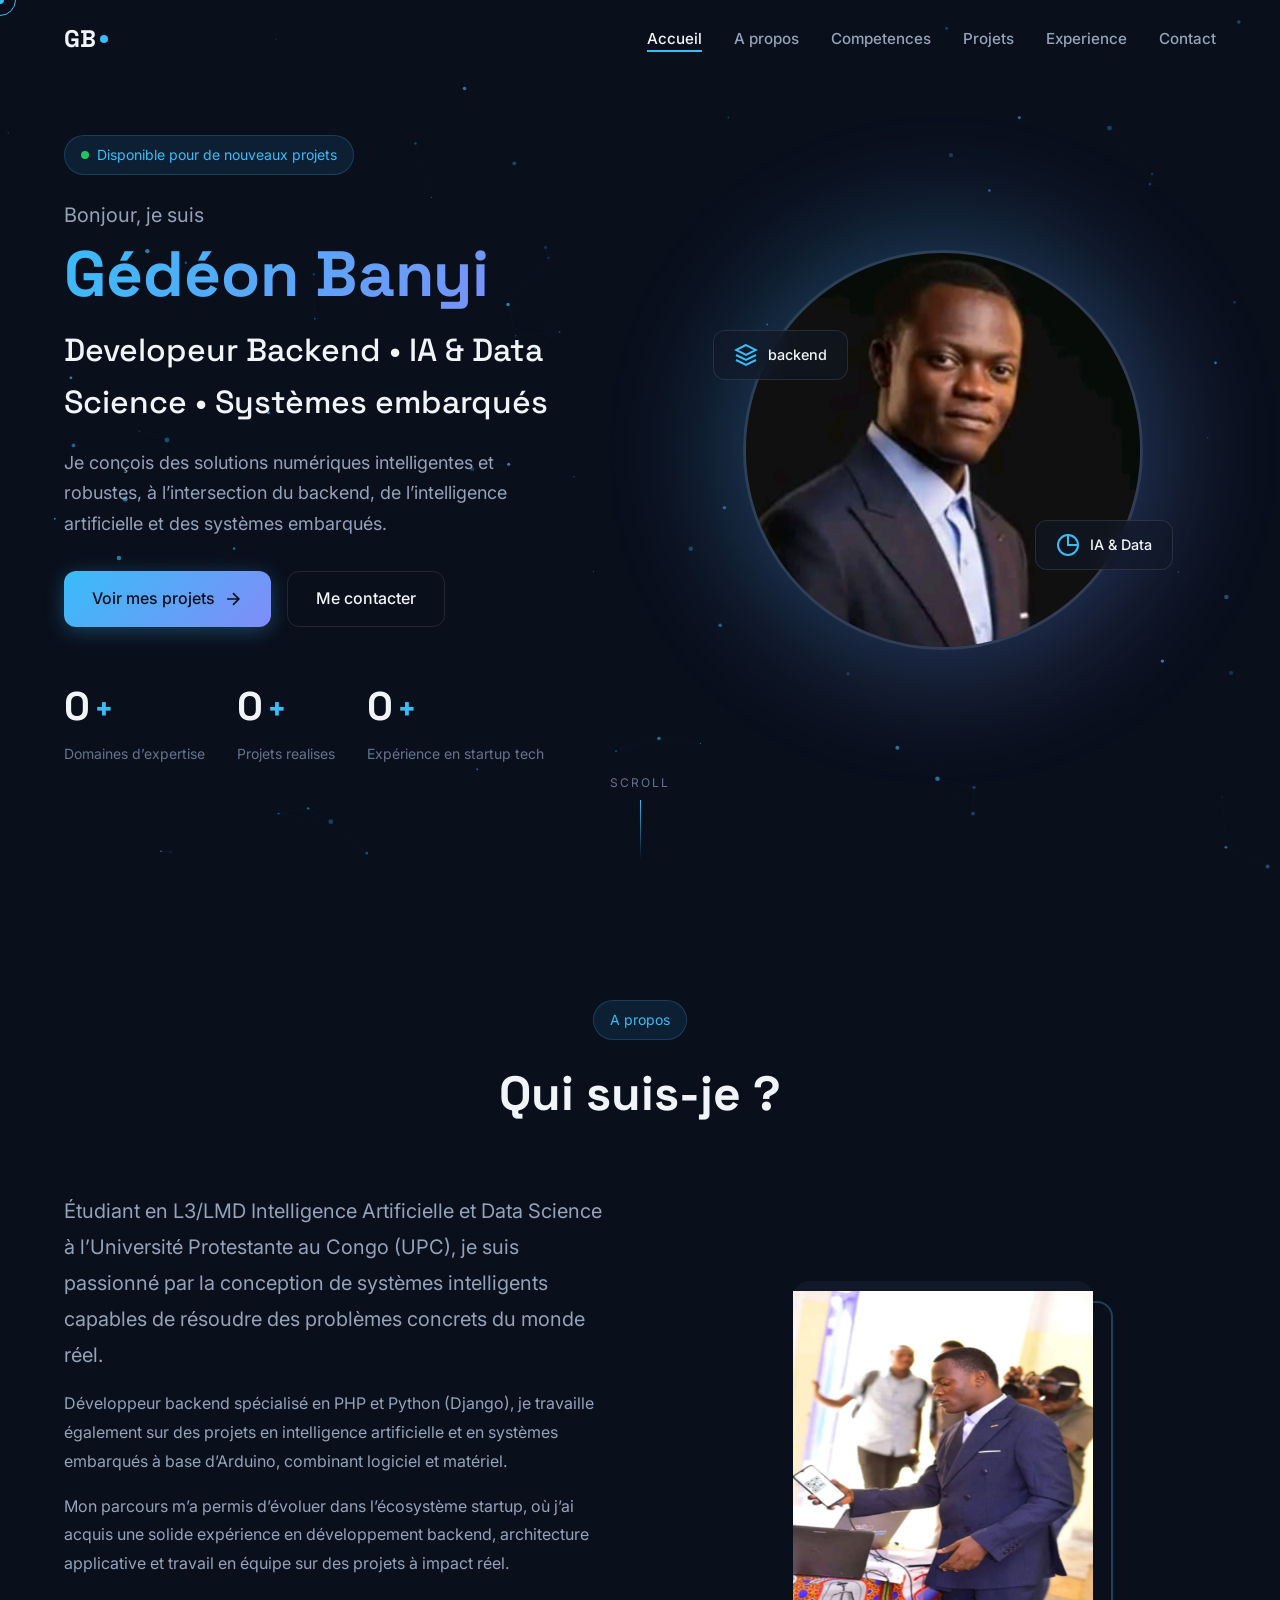
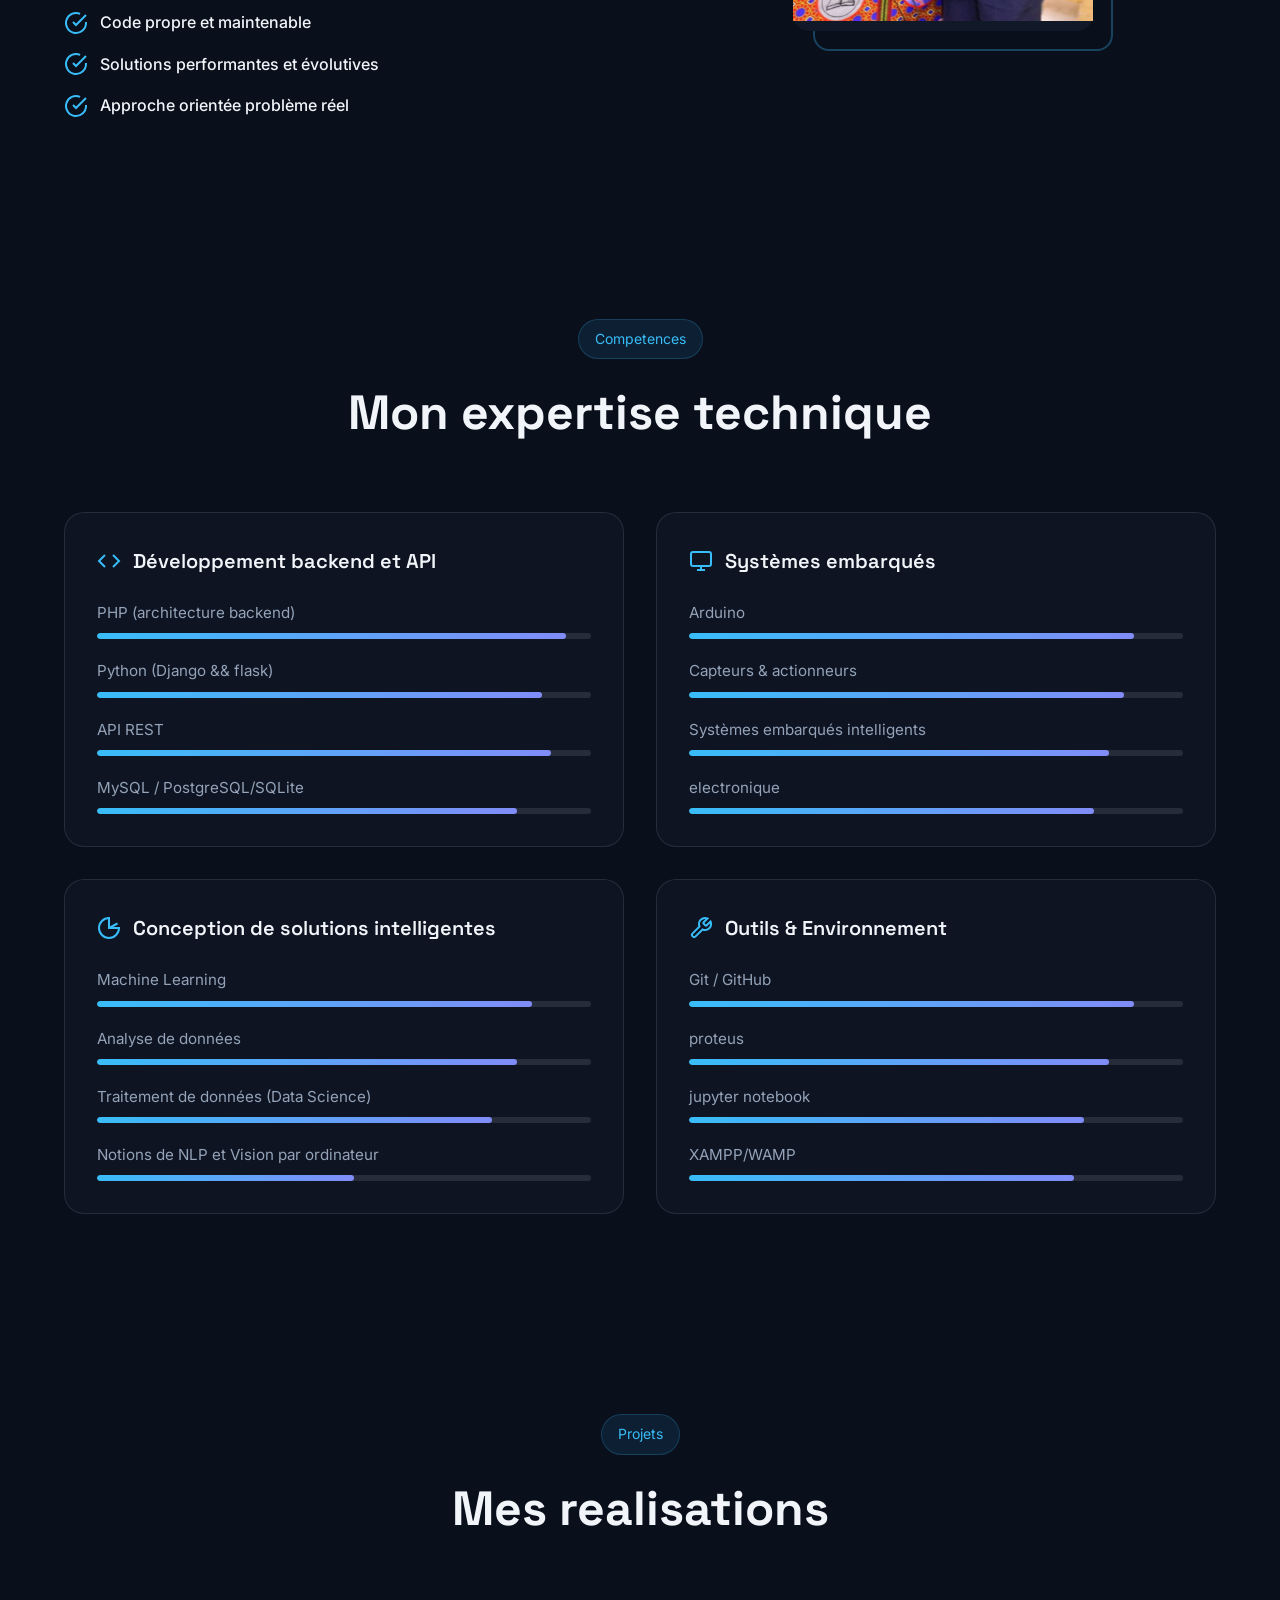
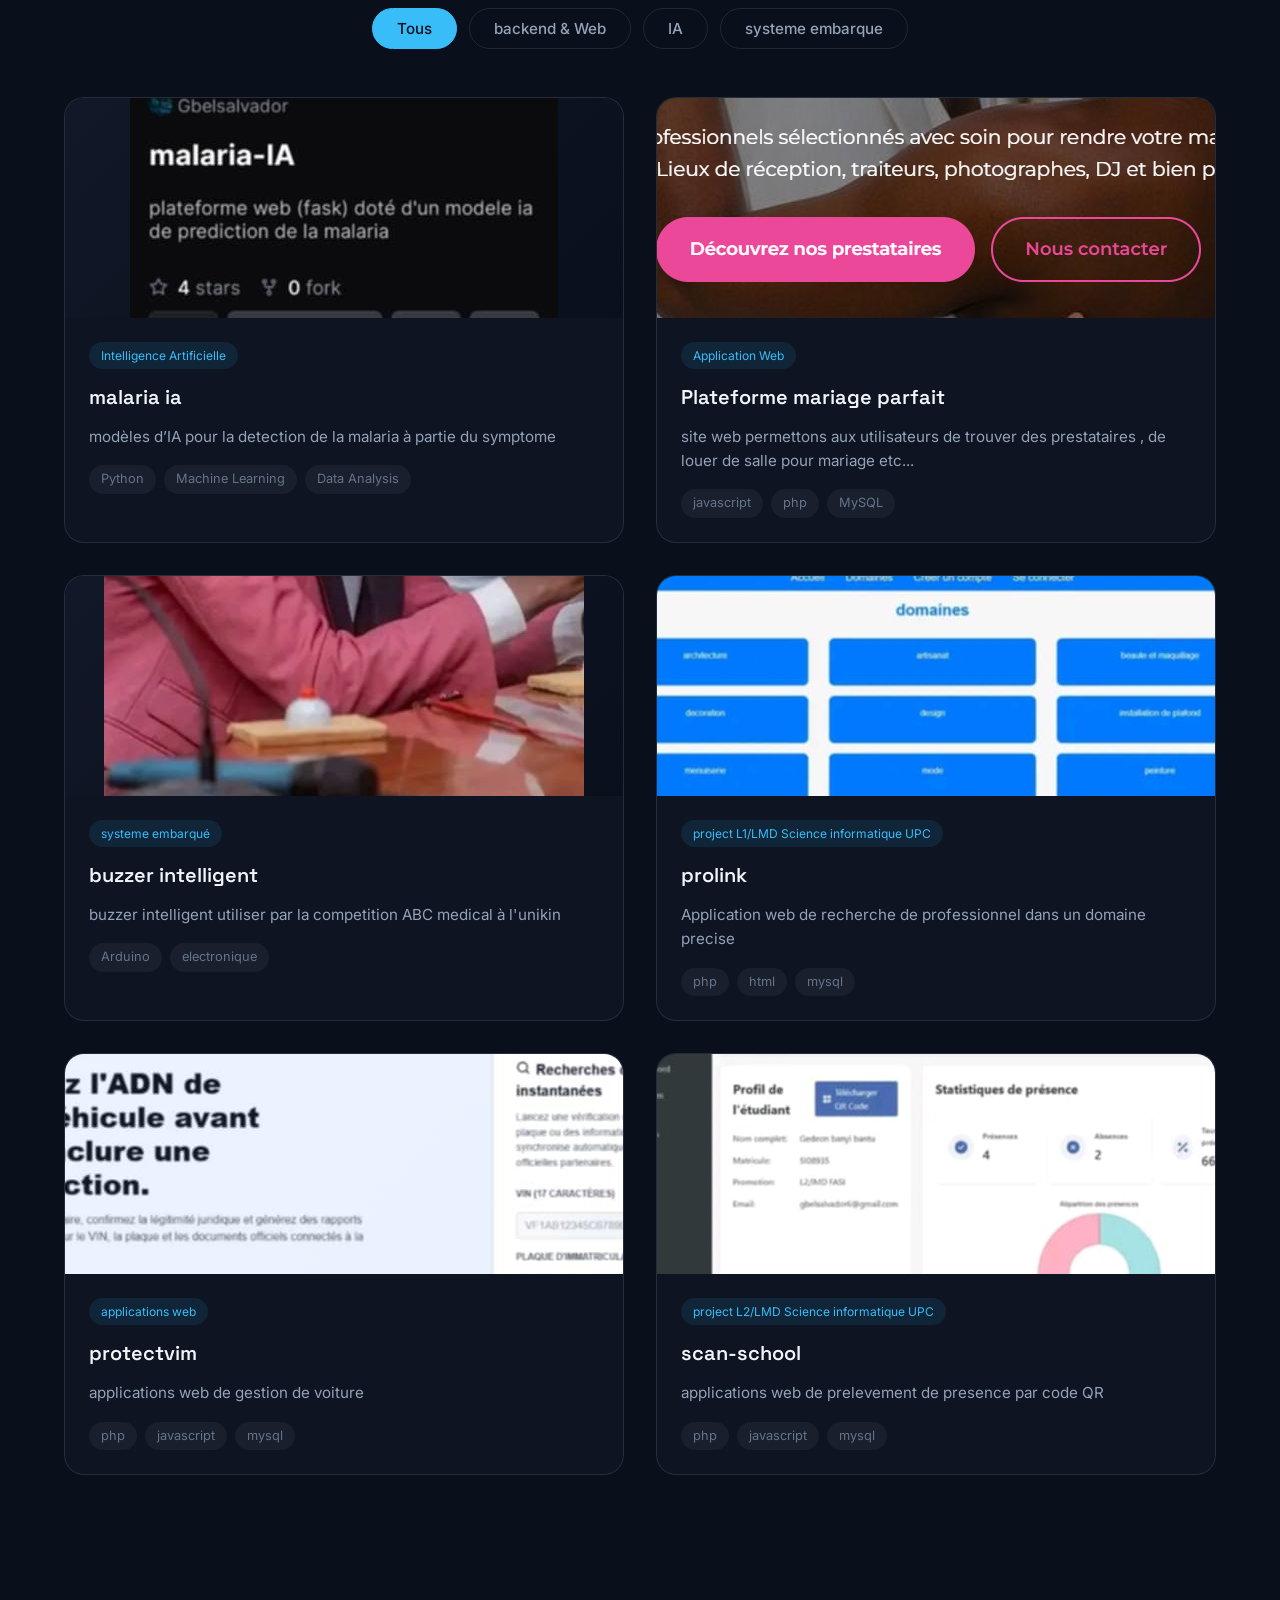
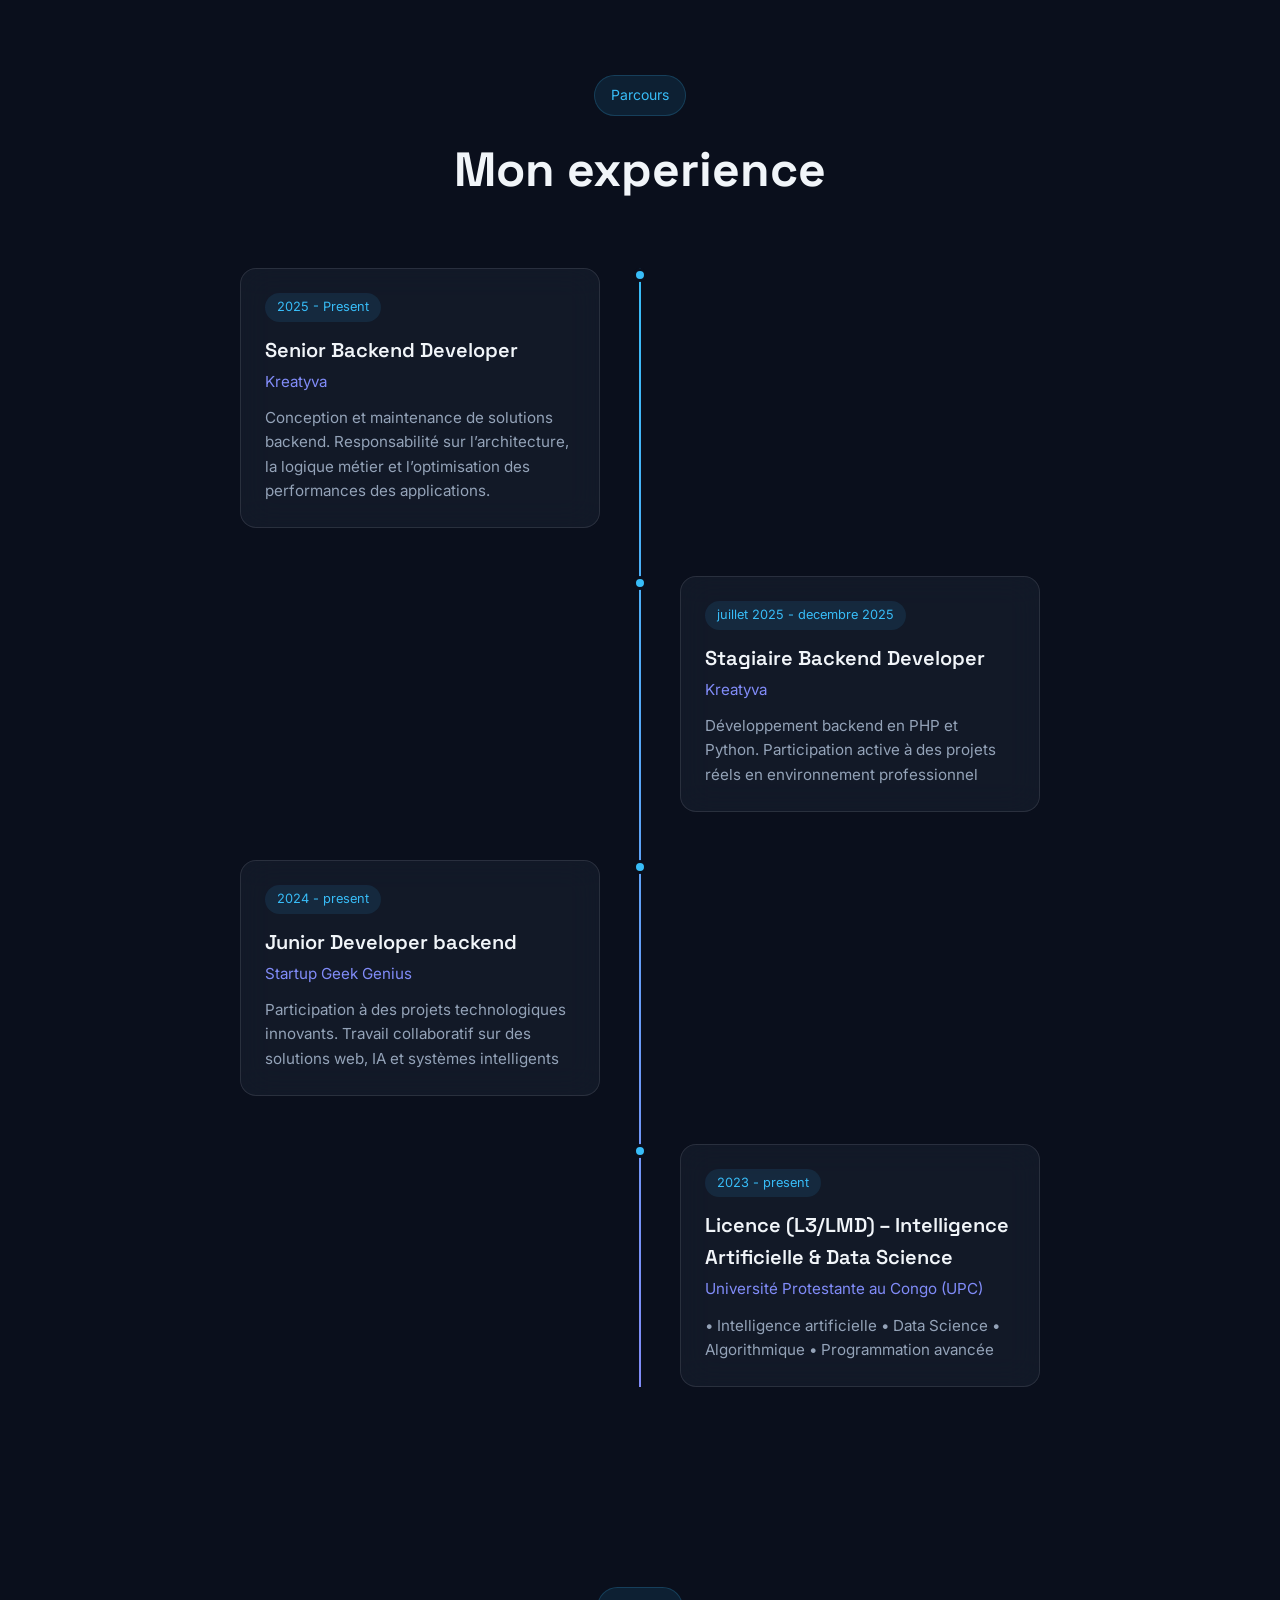
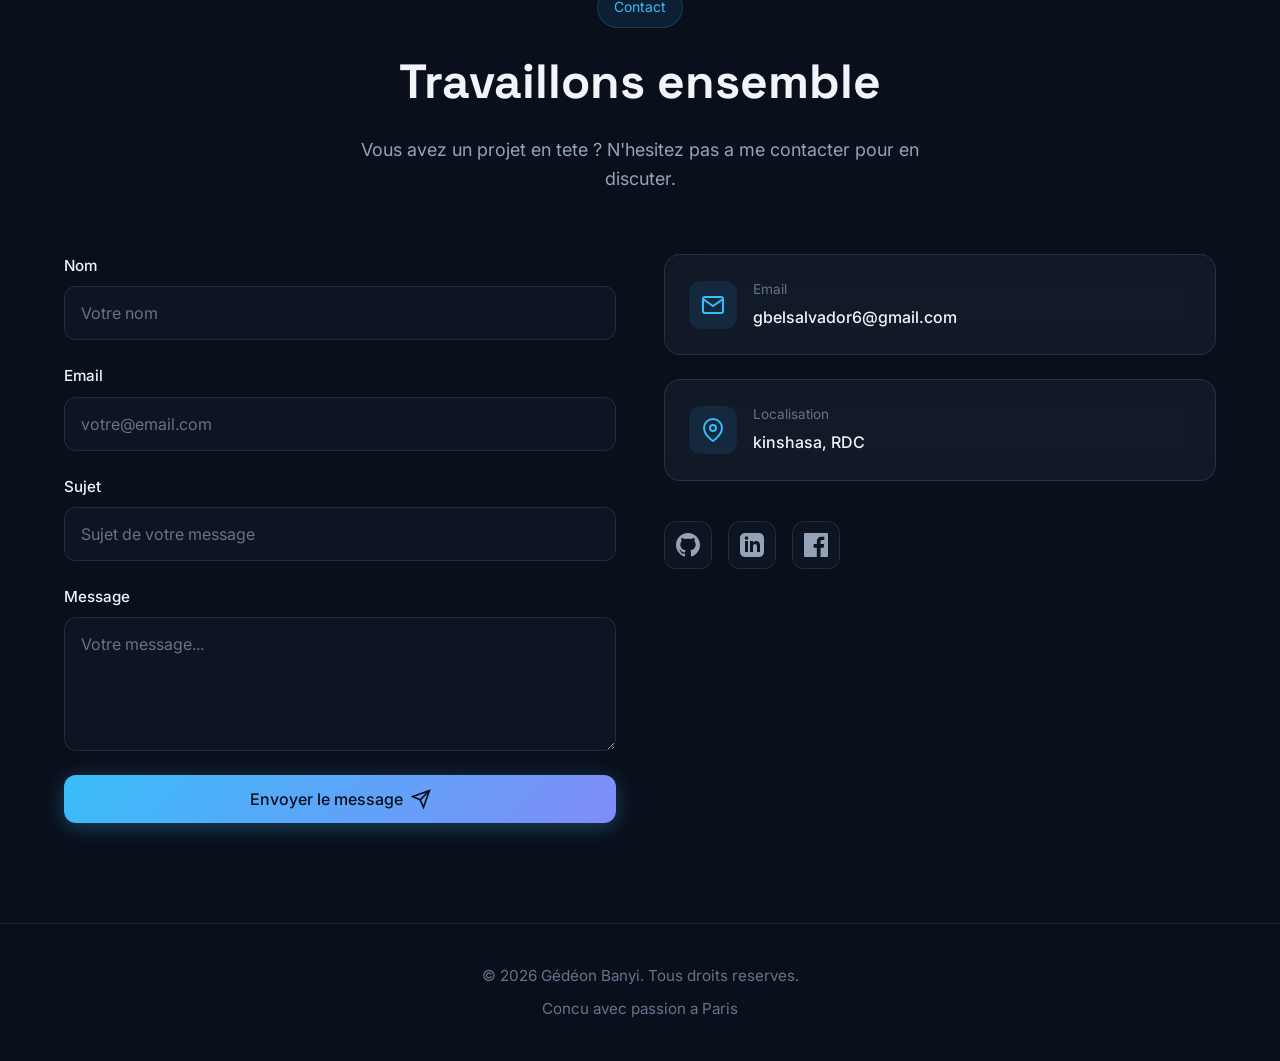
==== commit 5e278f95: "add images" ====
--- a/index.html
+++ b/index.html
@@ -3,8 +3,8 @@
 <head>
     <meta charset="UTF-8">
     <meta name="viewport" content="width=device-width, initial-scale=1.0">
-    <meta name="description" content="Portfolio - Ingénieur Logiciel & Spécialiste IA">
-    <title>Portfolio | Ingénieur Logiciel & IA</title>
+    <meta name="description" content="Portfolio - Ingénieur backend & Spécialiste IA">
+    <title>Portfolio | Ingénieur backend & IA</title>
     <link rel="stylesheet" href="style.css">
     <link rel="preconnect" href="https://fonts.googleapis.com">
     <link rel="preconnect" href="https://fonts.gstatic.com" crossorigin>
@@ -22,7 +22,7 @@
     <nav class="navbar" id="navbar">
         <div class="nav-container">
             <a href="#" class="logo">
-                <span class="logo-text">JD</span>
+                <span class="logo-text">GB</span>
                 <span class="logo-dot"></span>
             </a>
             <ul class="nav-links" id="nav-links">
@@ -95,9 +95,7 @@
                 <div class="hero-image-glow"></div>
                 <div class="hero-image">
                     <div class="avatar-placeholder">
-                        <svg viewBox="0 0 24 24" fill="currentColor">
-                            <path d="M12 12c2.21 0 4-1.79 4-4s-1.79-4-4-4-4 1.79-4 4 1.79 4 4 4zm0 2c-2.67 0-8 1.34-8 4v2h16v-2c0-2.66-5.33-4-8-4z"/>
-                        </svg>
+                        <img src="images/photo_11.jpg" alt="Gédéon Banyi">
                     </div>
                 </div>
                 <div class="floating-card card-1">
@@ -173,9 +171,7 @@
                     <div class="image-frame">
                         <div class="frame-decoration"></div>
                         <div class="about-avatar">
-                            <svg viewBox="0 0 24 24" fill="currentColor">
-                                <path d="M12 12c2.21 0 4-1.79 4-4s-1.79-4-4-4-4 1.79-4 4 1.79 4 4 4zm0 2c-2.67 0-8 1.34-8 4v2h16v-2c0-2.66-5.33-4-8-4z"/>
-                            </svg>
+                            <img src="images/photo_2.jpg" alt="Gédéon Banyi" width="320px" height="330px">
                         </div>
                     </div>
                 </div>
@@ -314,16 +310,13 @@
                 <button class="filter-btn active" data-filter="all">Tous</button>
                 <button class="filter-btn" data-filter="web">backend & Web</button>
                 <button class="filter-btn" data-filter="ai">IA</button>
-                <button class="filter-btn" data-filter="mobile">systeme embarque</button>
+                <button class="filter-btn" data-filter="electronique">systeme embarque</button>
             </div>
             <div class="projects-grid">
                 <article class="project-card" data-category="ai">
                     <div class="project-image">
                         <div class="project-placeholder">
-                            <svg viewBox="0 0 24 24" fill="none" stroke="currentColor" stroke-width="1.5">
-                                <path d="M12 2a10 10 0 1 0 10 10H12V2z"/>
-                                <circle cx="12" cy="12" r="3"/>
-                            </svg>
+                            <img src="images/project_4.jpg" alt="project modele malaria-IA">
                         </div>
                         <div class="project-overlay">
                             <a href="#" class="project-link">
@@ -333,7 +326,7 @@
                                     <line x1="10" y1="14" x2="21" y2="3"/>
                                 </svg>
                             </a>
-                            <a href="#" class="project-link">
+                            <a href="https://github.com/Gbelsalvador/malaria-IA" class="project-link">
                                 <svg width="24" height="24" viewBox="0 0 24 24" fill="currentColor">
                                     <path d="M12 0c-6.626 0-12 5.373-12 12 0 5.302 3.438 9.8 8.207 11.387.599.111.793-.261.793-.577v-2.234c-3.338.726-4.033-1.416-4.033-1.416-.546-1.387-1.333-1.756-1.333-1.756-1.089-.745.083-.729.083-.729 1.205.084 1.839 1.237 1.839 1.237 1.07 1.834 2.807 1.304 3.492.997.107-.775.418-1.305.762-1.604-2.665-.305-5.467-1.334-5.467-5.931 0-1.311.469-2.381 1.236-3.221-.124-.303-.535-1.524.117-3.176 0 0 1.008-.322 3.301 1.23.957-.266 1.983-.399 3.003-.404 1.02.005 2.047.138 3.006.404 2.291-1.552 3.297-1.23 3.297-1.23.653 1.653.242 2.874.118 3.176.77.84 1.235 1.911 1.235 3.221 0 4.609-2.807 5.624-5.479 5.921.43.372.823 1.102.823 2.222v3.293c0 .319.192.694.801.576 4.765-1.589 8.199-6.086 8.199-11.386 0-6.627-5.373-12-12-12z"/>
                                 </svg>
@@ -342,10 +335,9 @@
                     </div>
                     <div class="project-content">
                         <span class="project-tag">Intelligence Artificielle</span>
-                        <h3 class="project-title">Projets IA & Data Science</h3>
+                        <h3 class="project-title">malaria ia </h3>
                         <p class="project-description">
-                            Implémentation de modèles d’analyse de données et de solutions
-basées sur le machine learning dans un cadre académique et pratique.
+                            modèles d’IA pour la detection de la malaria à partie du symptome
                         </p>
                         <div class="project-tech">
                             <span>Python</span>
@@ -357,14 +349,10 @@
                 <article class="project-card" data-category="web">
                     <div class="project-image">
                         <div class="project-placeholder">
-                            <svg viewBox="0 0 24 24" fill="none" stroke="currentColor" stroke-width="1.5">
-                                <rect x="3" y="3" width="18" height="18" rx="2"/>
-                                <path d="M3 9h18"/>
-                                <path d="M9 21V9"/>
-                            </svg>
+                            <img src="images/project_7.png" alt="mariage_parfait">
                         </div>
                         <div class="project-overlay">
-                            <a href="#" class="project-link">
+                            <a href="https://mariageparfait.infinityfreeapp.com/" class="project-link">
                                 <svg width="24" height="24" viewBox="0 0 24 24" fill="none" stroke="currentColor" stroke-width="2">
                                     <path d="M18 13v6a2 2 0 0 1-2 2H5a2 2 0 0 1-2-2V8a2 2 0 0 1 2-2h6"/>
                                     <polyline points="15 3 21 3 21 9"/>
@@ -380,25 +368,21 @@
                     </div>
                     <div class="project-content">
                         <span class="project-tag">Application Web</span>
-                        <h3 class="project-title">Plateforme E-commerce</h3>
+                        <h3 class="project-title">Plateforme mariage parfait</h3>
                         <p class="project-description">
-                            Solution e-commerce complete avec gestion des stocks, paiements Stripe et tableau de bord analytique.
+                            site web permettons aux utilisateurs de trouver des prestataires , de louer de salle pour mariage etc... 
                         </p>
                         <div class="project-tech">
-                            <span>Next.js</span>
-                            <span>Prisma</span>
-                            <span>Stripe</span>
-                            <span>PostgreSQL</span>
+                            <span>javascript</span>
+                            <span>php</span>
+                            <span>MySQL</span>
                         </div>
                     </div>
                 </article>
-                <article class="project-card" data-category="mobile">
+                <article class="project-card" data-category="electronique">
                     <div class="project-image">
                         <div class="project-placeholder">
-                            <svg viewBox="0 0 24 24" fill="none" stroke="currentColor" stroke-width="1.5">
-                                <rect x="5" y="2" width="14" height="20" rx="2"/>
-                                <line x1="12" y1="18" x2="12" y2="18"/>
-                            </svg>
+                            <img src="images/project_6.jpg" alt="buzzer intelligent">
                         </div>
                         <div class="project-overlay">
                             <a href="#" class="project-link">
@@ -416,27 +400,22 @@
                         </div>
                     </div>
                     <div class="project-content">
-                        <span class="project-tag">Application Mobile</span>
-                        <h3 class="project-title">App Fitness Tracker</h3>
+                        <span class="project-tag">systeme embarqué</span>
+                        <h3 class="project-title">buzzer intelligent</h3>
                         <p class="project-description">
-                            Application mobile de suivi fitness avec analyse IA des performances et recommandations personnalisees.
+                            buzzer intelligent utiliser par la competition ABC medical à l'unikin
                         </p>
                         <div class="project-tech">
-                            <span>React Native</span>
-                            <span>Firebase</span>
-                            <span>TensorFlow</span>
+                            <span>Arduino</span>
+                            <span>electronique</span>
                         </div>
                     </div>
                 </article>
-                <article class="project-card" data-category="ai">
+                <article class="project-card" data-category="web">
                     <div class="project-image">
                         <div class="project-placeholder">
-                            <svg viewBox="0 0 24 24" fill="none" stroke="currentColor" stroke-width="1.5">
-                                <circle cx="12" cy="12" r="10"/>
-                                <path d="M8 14s1.5 2 4 2 4-2 4-2"/>
-                                <line x1="9" y1="9" x2="9.01" y2="9"/>
-                                <line x1="15" y1="9" x2="15.01" y2="9"/>
-                            </svg>
+                               <img src="images/project_3.jpg" alt="prolink">
+                            
                         </div>
                         <div class="project-overlay">
                             <a href="#" class="project-link">
@@ -454,16 +433,81 @@
                         </div>
                     </div>
                     <div class="project-content">
-                        <span class="project-tag">Vision par Ordinateur</span>
-                        <h3 class="project-title">Reconnaissance Faciale</h3>
+                        <span class="project-tag">project L1/LMD Science informatique UPC</span>
+                        <h3 class="project-title">prolink</h3>
                         <p class="project-description">
-                            Systeme de reconnaissance faciale en temps reel pour le controle d'acces avec precision de 99.2%.
+                            Application web de recherche de professionnel dans un domaine precise
                         </p>
                         <div class="project-tech">
-                            <span>Python</span>
-                            <span>OpenCV</span>
-                            <span>TensorFlow</span>
-                            <span>Flask</span>
+                            <span>php</span>
+                            <span>html</span>
+                            <span>mysql</span>
+                        </div>
+                    </div>
+                </article>
+                <article class="project-card" data-category="web">
+                    <div class="project-image">
+                        <div class="project-placeholder">
+                            <img src="images/project_2.jpg" alt="protectvim">
+                        </div>
+                        <div class="project-overlay">
+                            <a href="#" class="project-link">
+                                <svg width="24" height="24" viewBox="0 0 24 24" fill="none" stroke="currentColor" stroke-width="2">
+                                    <path d="M18 13v6a2 2 0 0 1-2 2H5a2 2 0 0 1-2-2V8a2 2 0 0 1 2-2h6"/>
+                                    <polyline points="15 3 21 3 21 9"/>
+                                    <line x1="10" y1="14" x2="21" y2="3"/>
+                                </svg>
+                            </a>
+                            <a href="#" class="project-link">
+                                <svg width="24" height="24" viewBox="0 0 24 24" fill="currentColor">
+                                    <path d="M12 0c-6.626 0-12 5.373-12 12 0 5.302 3.438 9.8 8.207 11.387.599.111.793-.261.793-.577v-2.234c-3.338.726-4.033-1.416-4.033-1.416-.546-1.387-1.333-1.756-1.333-1.756-1.089-.745.083-.729.083-.729 1.205.084 1.839 1.237 1.839 1.237 1.07 1.834 2.807 1.304 3.492.997.107-.775.418-1.305.762-1.604-2.665-.305-5.467-1.334-5.467-5.931 0-1.311.469-2.381 1.236-3.221-.124-.303-.535-1.524.117-3.176 0 0 1.008-.322 3.301 1.23.957-.266 1.983-.399 3.003-.404 1.02.005 2.047.138 3.006.404 2.291-1.552 3.297-1.23 3.297-1.23.653 1.653.242 2.874.118 3.176.77.84 1.235 1.911 1.235 3.221 0 4.609-2.807 5.624-5.479 5.921.43.372.823 1.102.823 2.222v3.293c0 .319.192.694.801.576 4.765-1.589 8.199-6.086 8.199-11.386 0-6.627-5.373-12-12-12z"/>
+                                </svg>
+                            </a>
+                        </div>
+                    </div>
+                    <div class="project-content">
+                        <span class="project-tag">applications web</span>
+                        <h3 class="project-title">protectvim</h3>
+                        <p class="project-description">
+                            applications web de gestion de voiture
+                        </p>
+                        <div class="project-tech">
+                            <span>php</span>
+                            <span>javascript</span>
+                            <span>mysql</span>
+                        </div>
+                    </div>
+                </article>
+                <article class="project-card" data-category="web">
+                    <div class="project-image">
+                        <div class="project-placeholder">
+                           <img src="images/project_1.jpg" alt="project buzzer intelligent">
+                        </div>
+                        <div class="project-overlay">
+                            <a href="#" class="project-link">
+                                <svg width="24" height="24" viewBox="0 0 24 24" fill="none" stroke="currentColor" stroke-width="2">
+                                    <path d="M18 13v6a2 2 0 0 1-2 2H5a2 2 0 0 1-2-2V8a2 2 0 0 1 2-2h6"/>
+                                    <polyline points="15 3 21 3 21 9"/>
+                                    <line x1="10" y1="14" x2="21" y2="3"/>
+                                </svg>
+                            </a>
+                            <a href="#" class="project-link">
+                                <svg width="24" height="24" viewBox="0 0 24 24" fill="currentColor">
+                                    <path d="M12 0c-6.626 0-12 5.373-12 12 0 5.302 3.438 9.8 8.207 11.387.599.111.793-.261.793-.577v-2.234c-3.338.726-4.033-1.416-4.033-1.416-.546-1.387-1.333-1.756-1.333-1.756-1.089-.745.083-.729.083-.729 1.205.084 1.839 1.237 1.839 1.237 1.07 1.834 2.807 1.304 3.492.997.107-.775.418-1.305.762-1.604-2.665-.305-5.467-1.334-5.467-5.931 0-1.311.469-2.381 1.236-3.221-.124-.303-.535-1.524.117-3.176 0 0 1.008-.322 3.301 1.23.957-.266 1.983-.399 3.003-.404 1.02.005 2.047.138 3.006.404 2.291-1.552 3.297-1.23 3.297-1.23.653 1.653.242 2.874.118 3.176.77.84 1.235 1.911 1.235 3.221 0 4.609-2.807 5.624-5.479 5.921.43.372.823 1.102.823 2.222v3.293c0 .319.192.694.801.576 4.765-1.589 8.199-6.086 8.199-11.386 0-6.627-5.373-12-12-12z"/>
+                                </svg>
+                            </a>
+                        </div>
+                    </div>
+                    <div class="project-content">
+                        <span class="project-tag">project L2/LMD Science informatique UPC</span>
+                        <h3 class="project-title">scan-school</h3>
+                        <p class="project-description">
+                            applications web de prelevement de presence par code QR
+                        </p>
+                        <div class="project-tech">
+                            <span>php</span>
+                            <span>javascript</span>
+                            <span>mysql</span>
                         </div>
                     </div>
                 </article>
@@ -580,7 +624,7 @@
                         </div>
                         <div class="info-content">
                             <span class="info-label">Email</span>
-                            <a href="mailto:contact@example.com">contact@example.com</a>
+                            <a href="mailto:gbelsalvador6@gmail.com">gbelsalvador6@gmail.com</a>
                         </div>
                     </div>
                     <div class="info-card glass-card">
@@ -596,20 +640,20 @@
                         </div>
                     </div>
                     <div class="social-links">
-                        <a href="#" class="social-link" aria-label="GitHub">
+                        <a href="https://github.com/Gbelsalvador" class="social-link" aria-label="GitHub">
                             <svg width="24" height="24" viewBox="0 0 24 24" fill="currentColor">
                                 <path d="M12 0c-6.626 0-12 5.373-12 12 0 5.302 3.438 9.8 8.207 11.387.599.111.793-.261.793-.577v-2.234c-3.338.726-4.033-1.416-4.033-1.416-.546-1.387-1.333-1.756-1.333-1.756-1.089-.745.083-.729.083-.729 1.205.084 1.839 1.237 1.839 1.237 1.07 1.834 2.807 1.304 3.492.997.107-.775.418-1.305.762-1.604-2.665-.305-5.467-1.334-5.467-5.931 0-1.311.469-2.381 1.236-3.221-.124-.303-.535-1.524.117-3.176 0 0 1.008-.322 3.301 1.23.957-.266 1.983-.399 3.003-.404 1.02.005 2.047.138 3.006.404 2.291-1.552 3.297-1.23 3.297-1.23.653 1.653.242 2.874.118 3.176.77.84 1.235 1.911 1.235 3.221 0 4.609-2.807 5.624-5.479 5.921.43.372.823 1.102.823 2.222v3.293c0 .319.192.694.801.576 4.765-1.589 8.199-6.086 8.199-11.386 0-6.627-5.373-12-12-12z"/>
                             </svg>
                         </a>
-                        <a href="#" class="social-link" aria-label="LinkedIn">
+                        <a href="https://www.linkedin.com/in/g%C3%A9d%C3%A9on-banyi-9394752b9/" class="social-link" aria-label="LinkedIn">
                             <svg width="24" height="24" viewBox="0 0 24 24" fill="currentColor">
                                 <path d="M19 0h-14c-2.761 0-5 2.239-5 5v14c0 2.761 2.239 5 5 5h14c2.762 0 5-2.239 5-5v-14c0-2.761-2.238-5-5-5zm-11 19h-3v-11h3v11zm-1.5-12.268c-.966 0-1.75-.79-1.75-1.764s.784-1.764 1.75-1.764 1.75.79 1.75 1.764-.783 1.764-1.75 1.764zm13.5 12.268h-3v-5.604c0-3.368-4-3.113-4 0v5.604h-3v-11h3v1.765c1.396-2.586 7-2.777 7 2.476v6.759z"/>
                             </svg>
                         </a>
-                        <a href="#" class="social-link" aria-label="Twitter">
+                        <a href="https://www.facebook.com/profile.php?id=100090917688588" class="social-link" aria-label="Facebook">
                             <svg width="24" height="24" viewBox="0 0 24 24" fill="currentColor">
-                                <path d="M18.244 2.25h3.308l-7.227 8.26 8.502 11.24H16.17l-5.214-6.817L4.99 21.75H1.68l7.73-8.835L1.254 2.25H8.08l4.713 6.231zm-1.161 17.52h1.833L7.084 4.126H5.117z"/>
-                            </svg>
+        <path d="M22.675 0h-21.35C.597 0 0 .597 0 1.326v21.348C0 23.403.597 24 1.326 24h11.495v-9.294H9.691V11.01h3.13V8.413c0-3.1 1.893-4.788 4.659-4.788 1.325 0 2.463.099 2.795.143v3.24l-1.918.001c-1.504 0-1.795.715-1.795 1.763v2.31h3.587l-.467 3.696h-3.12V24h6.116C23.403 24 24 23.403 24 22.674V1.326C24 .597 23.403 0 22.675 0z"/>
+    </svg>
                         </a>
                     </div>
                 </div>
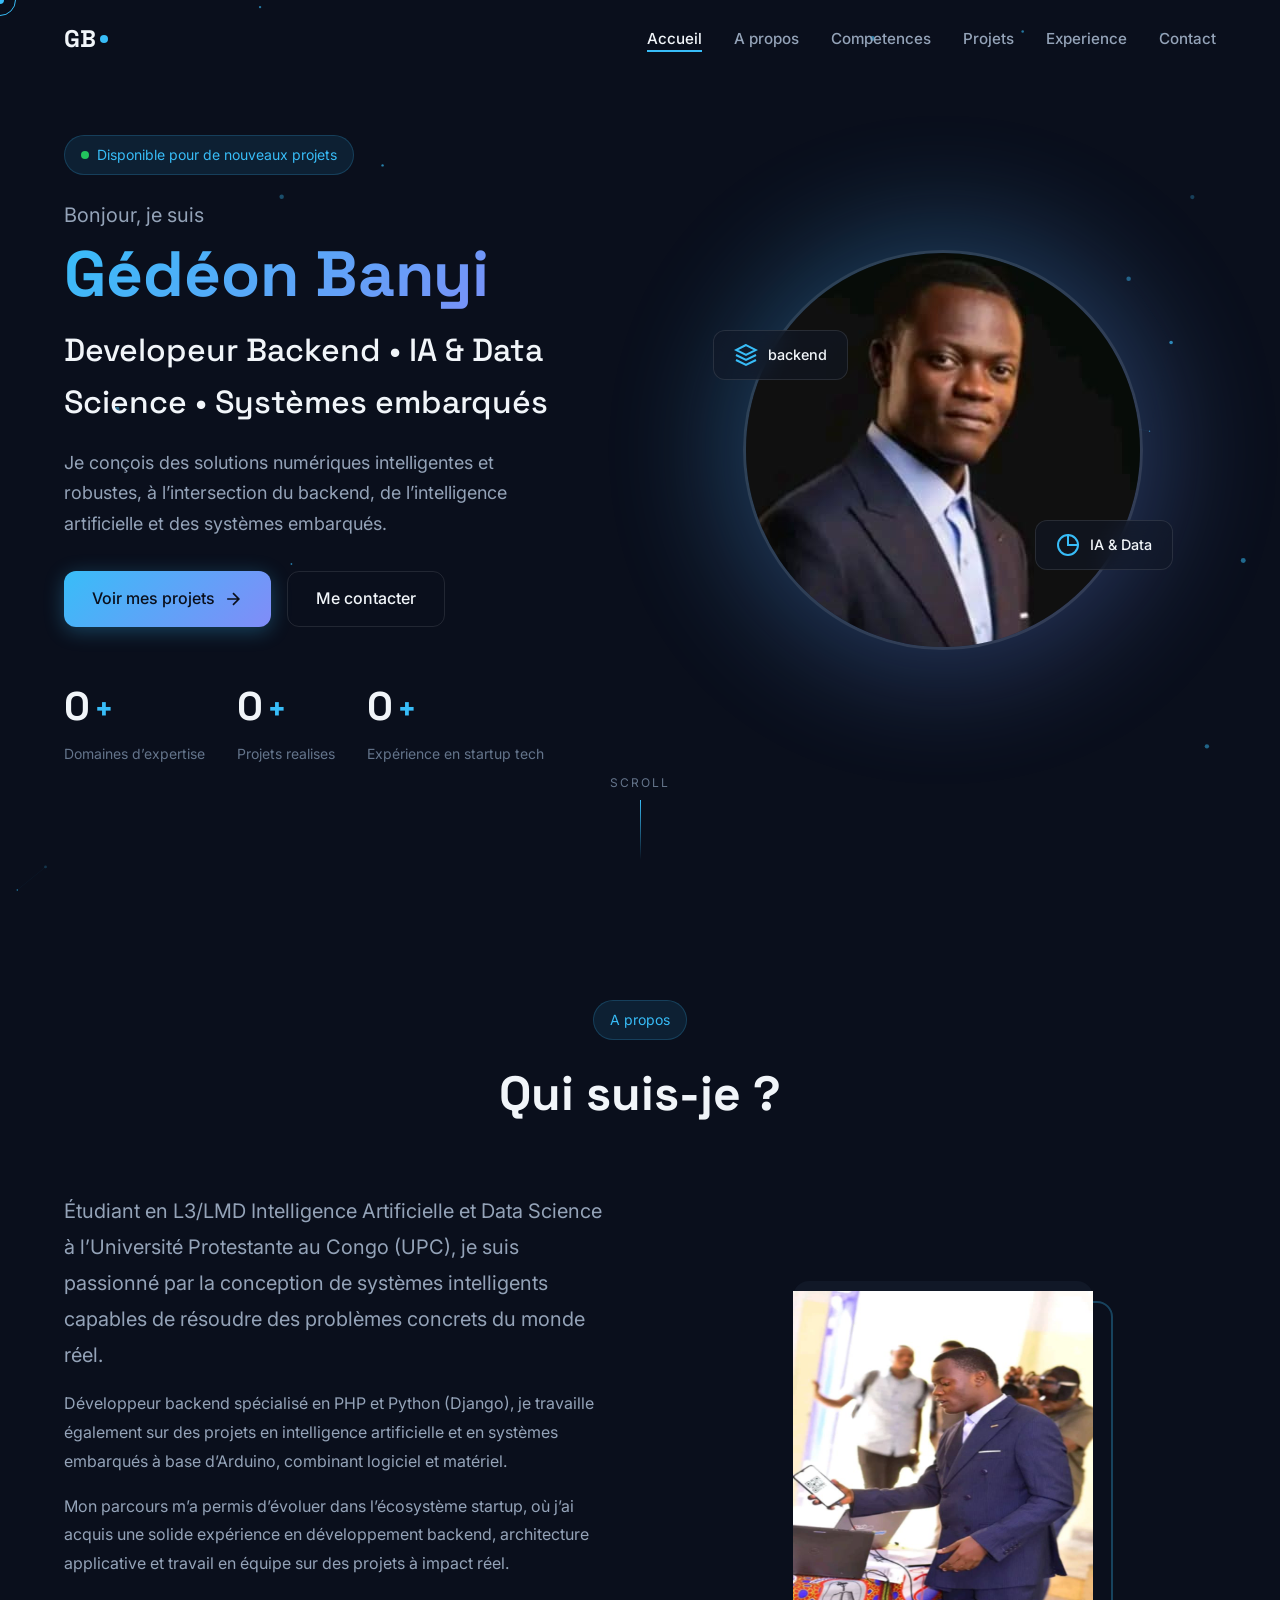
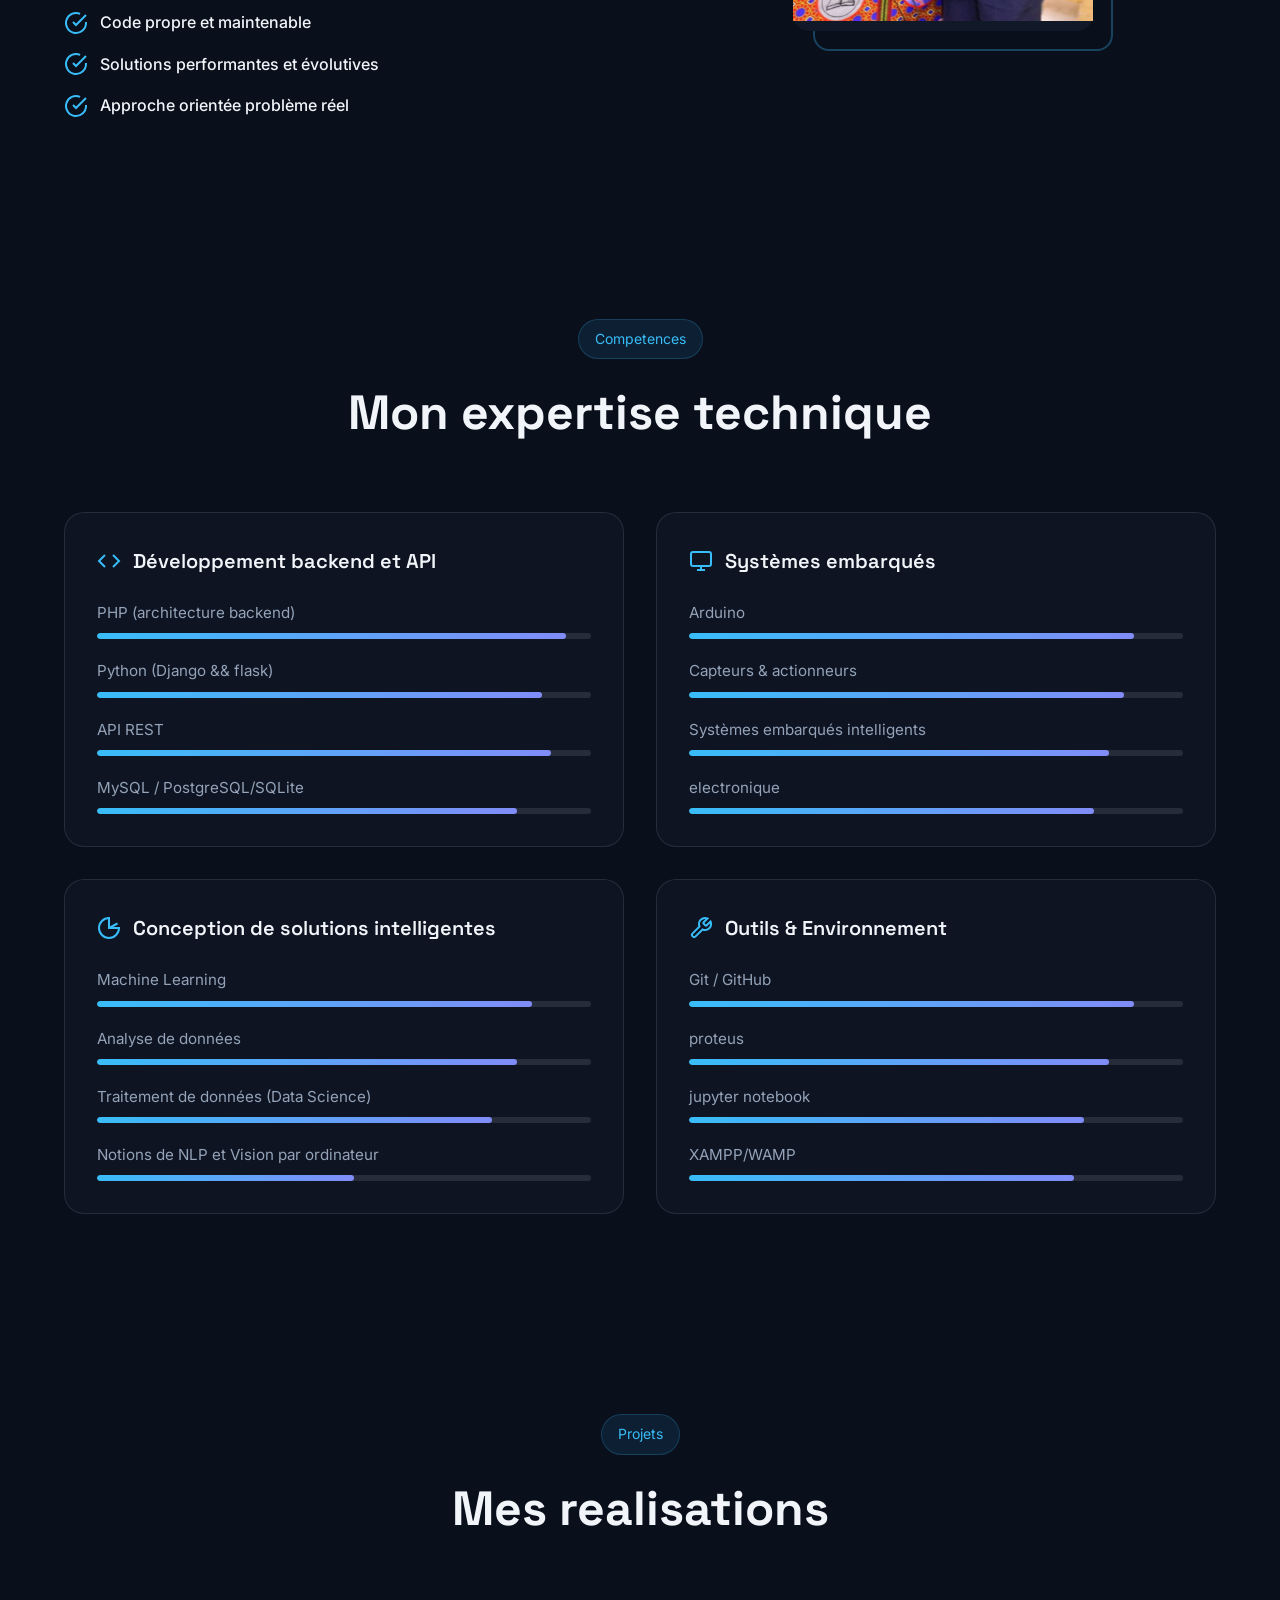
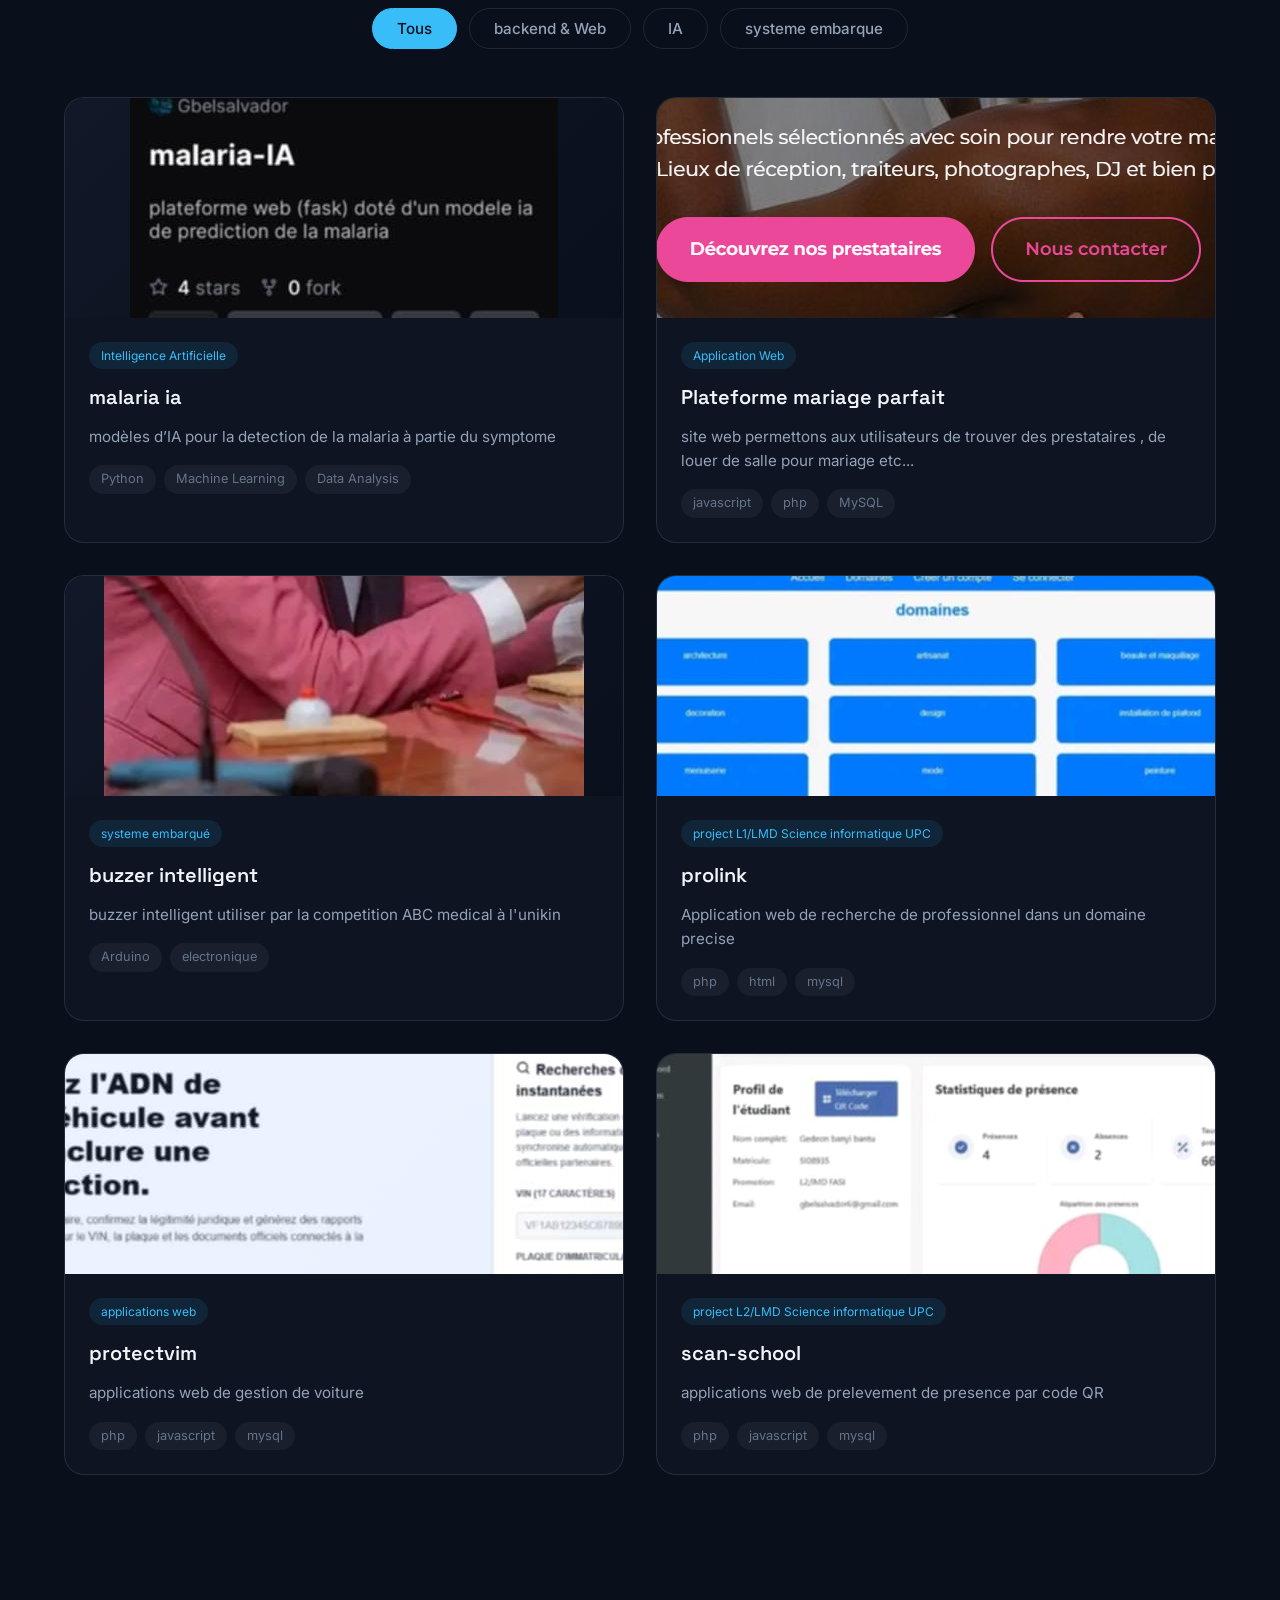
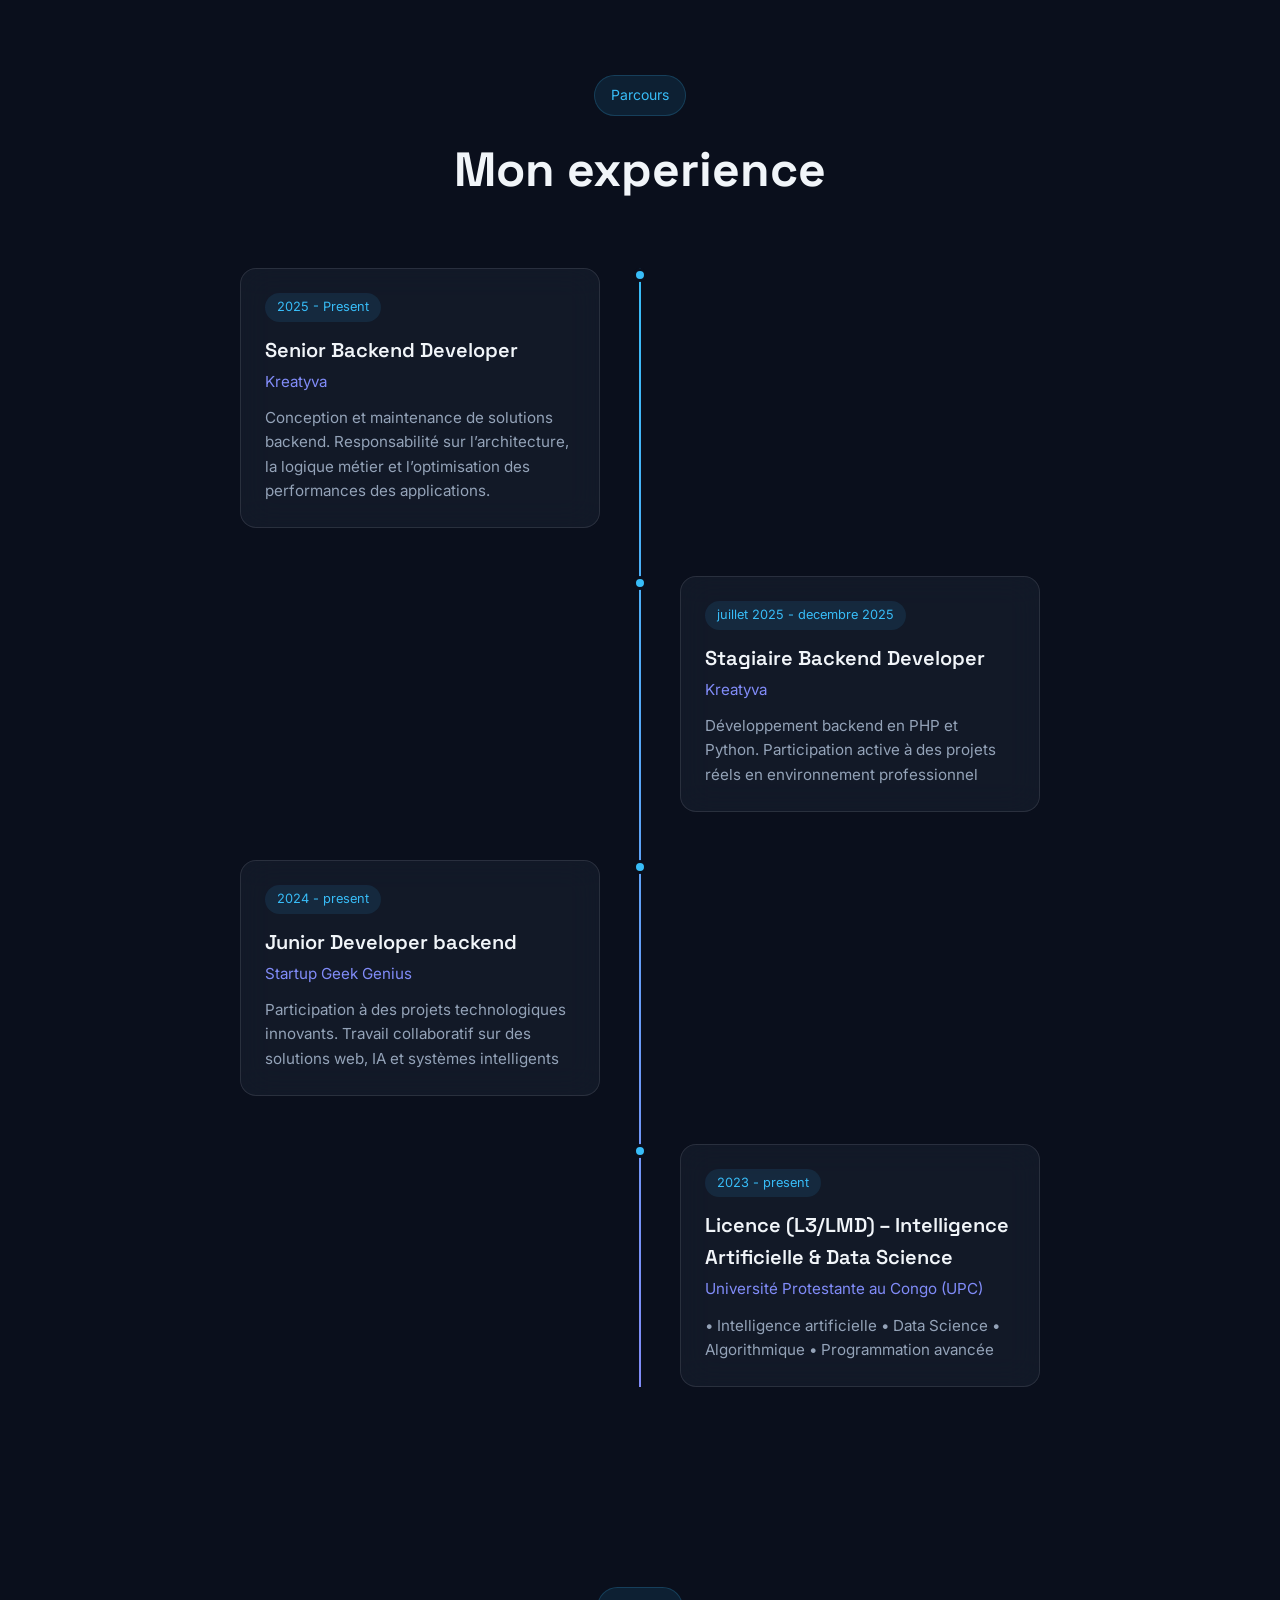
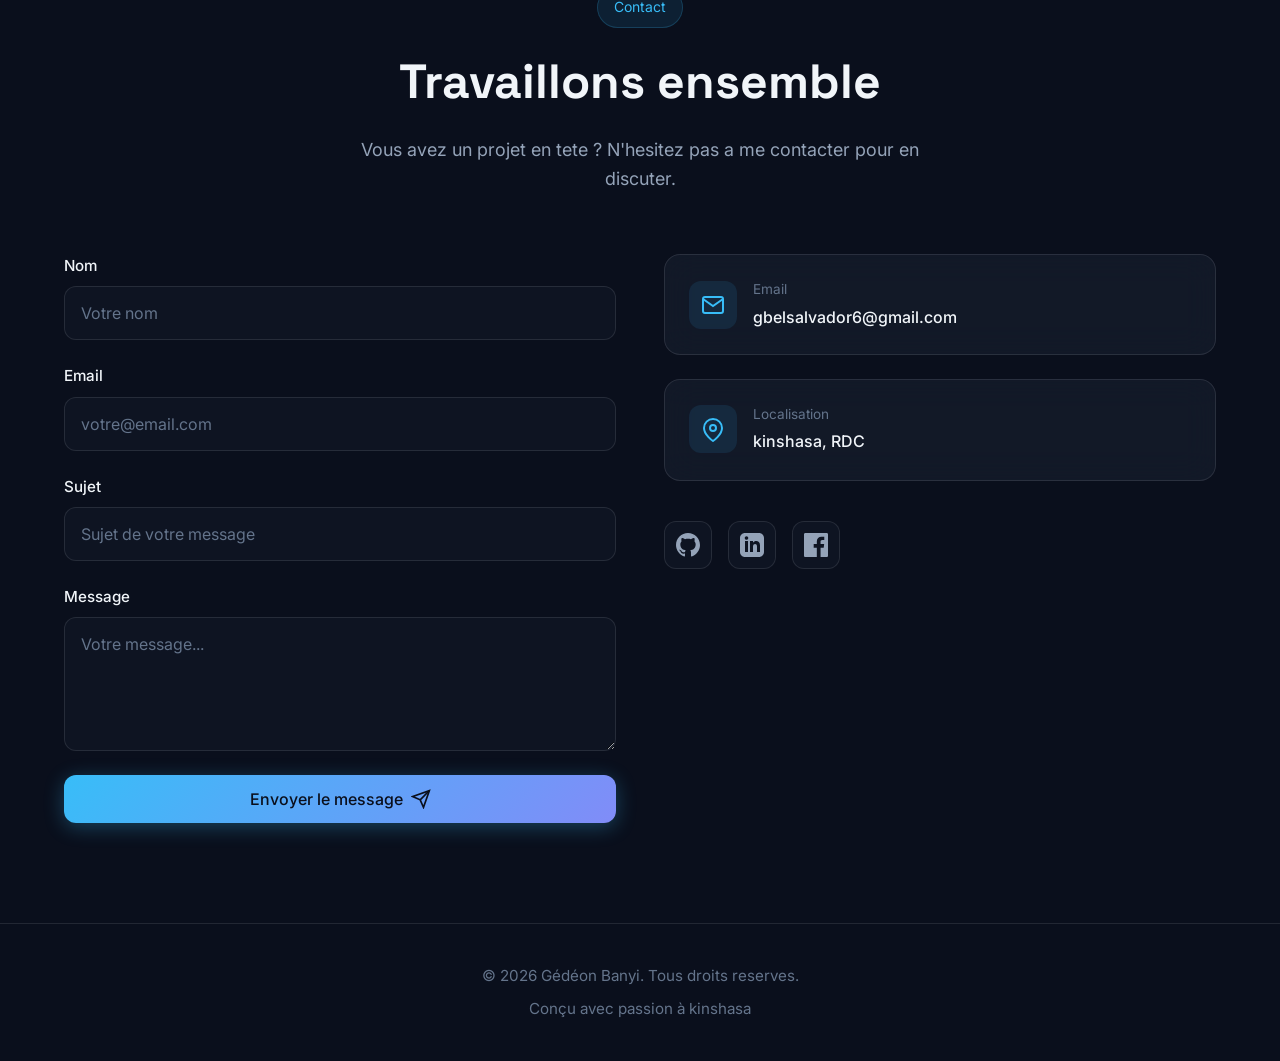
==== commit 8576b07a: "resolution du responsive" ====
--- a/index.html
+++ b/index.html
@@ -666,7 +666,7 @@
         <div class="container">
             <div class="footer-content">
                 <p>&copy; 2026 Gédéon Banyi. Tous droits reserves.</p>
-                <p class="footer-tagline">Concu avec passion a Paris</p>
+                <p class="footer-tagline">Conçu avec passion à kinshasa</p>
             </div>
         </div>
     </footer>
--- a/style.css
+++ b/style.css
@@ -1247,3 +1247,13 @@
     opacity: 1;
     transform: translateY(0);
 }
+
+/* Ensure sections are visible on small screens even if JS fails
+   (prevents sections like Projects from remaining hidden) */
+@media (max-width: 768px) {
+    .fade-in {
+        opacity: 1;
+        transform: none;
+        transition: none;
+    }
+}
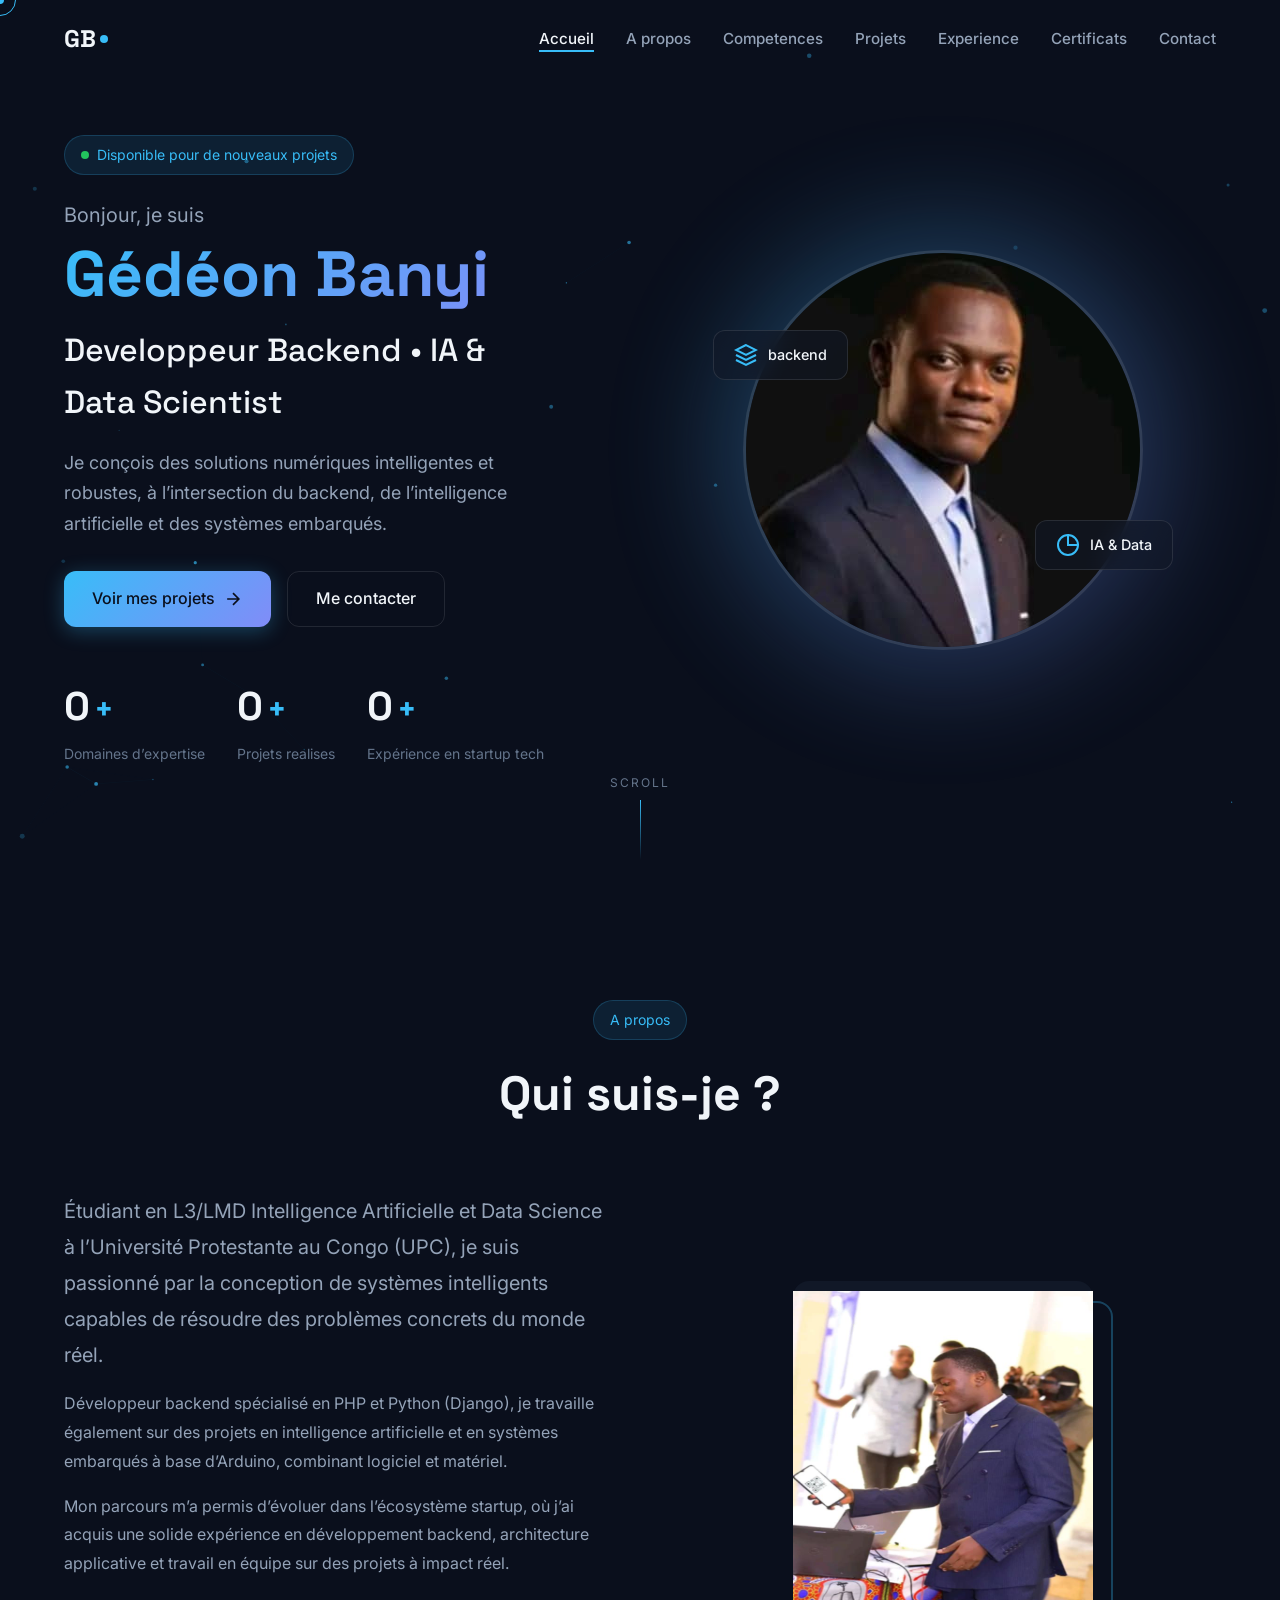
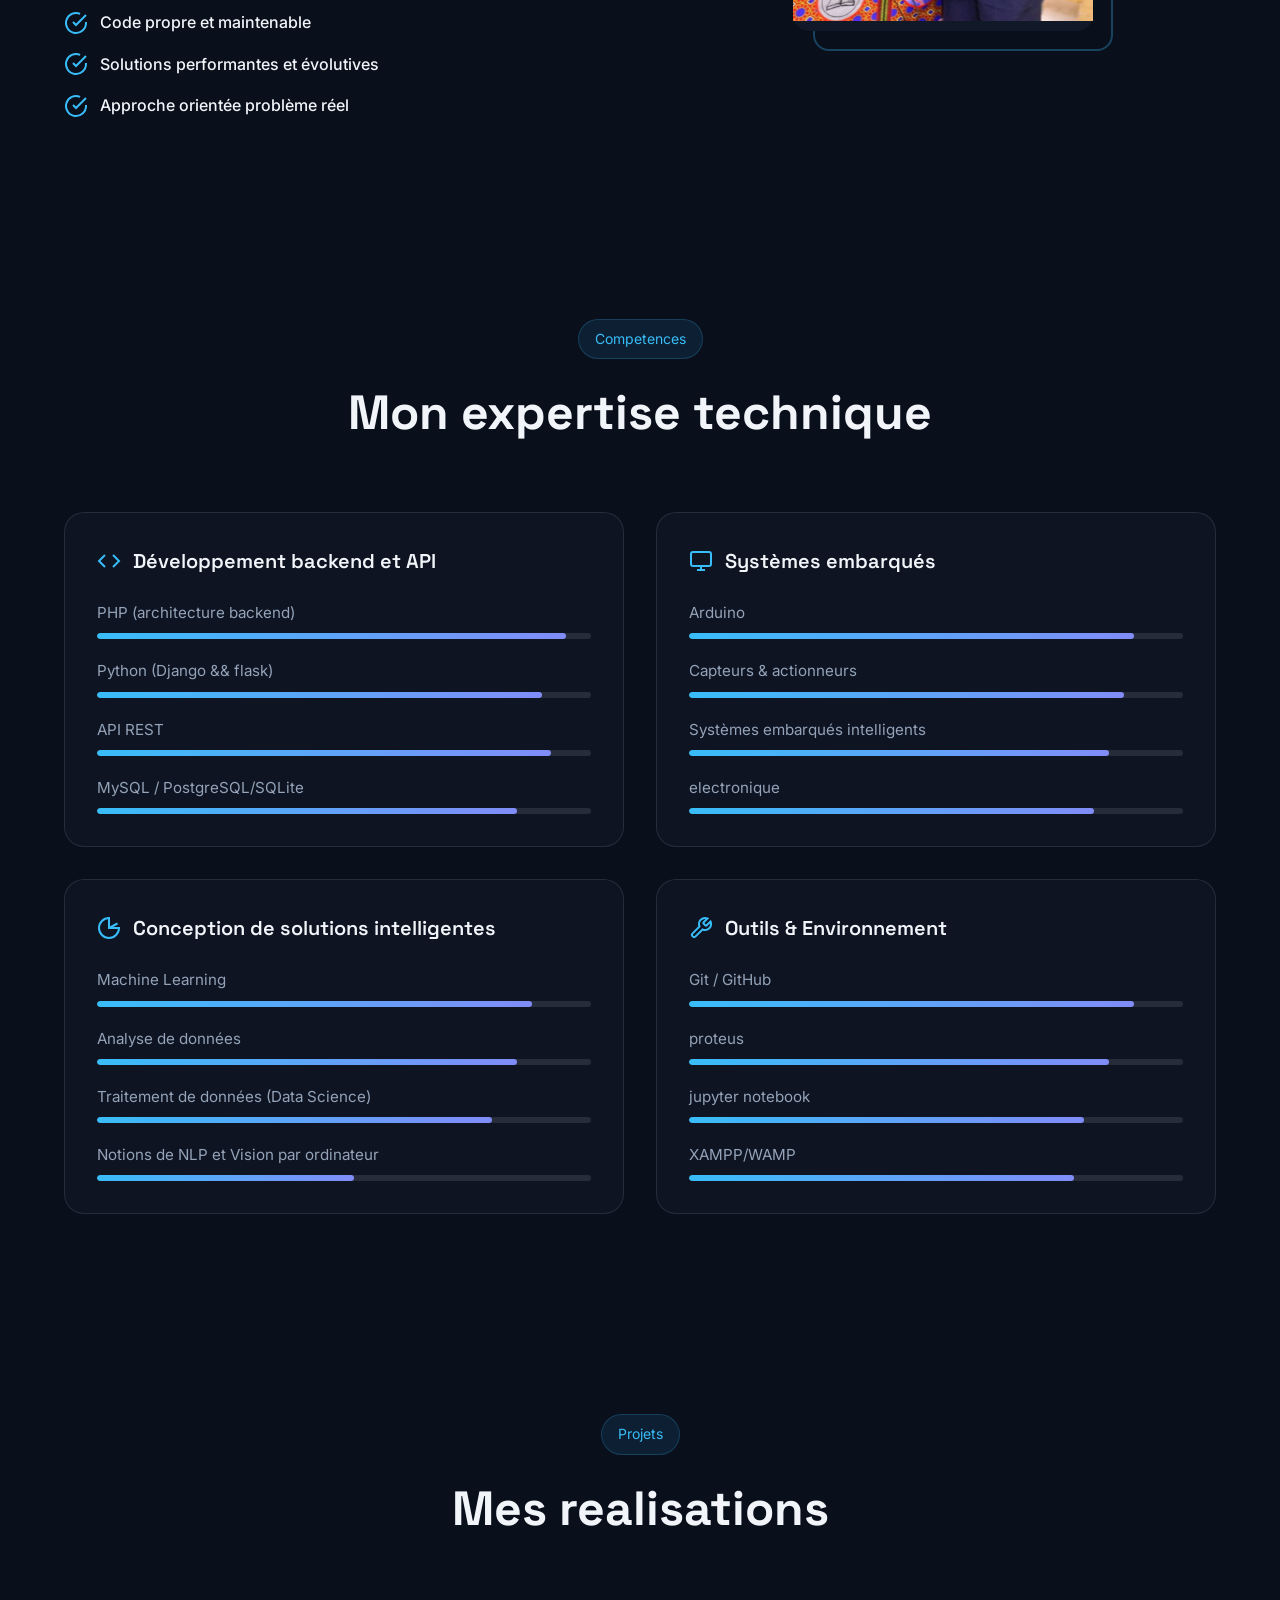
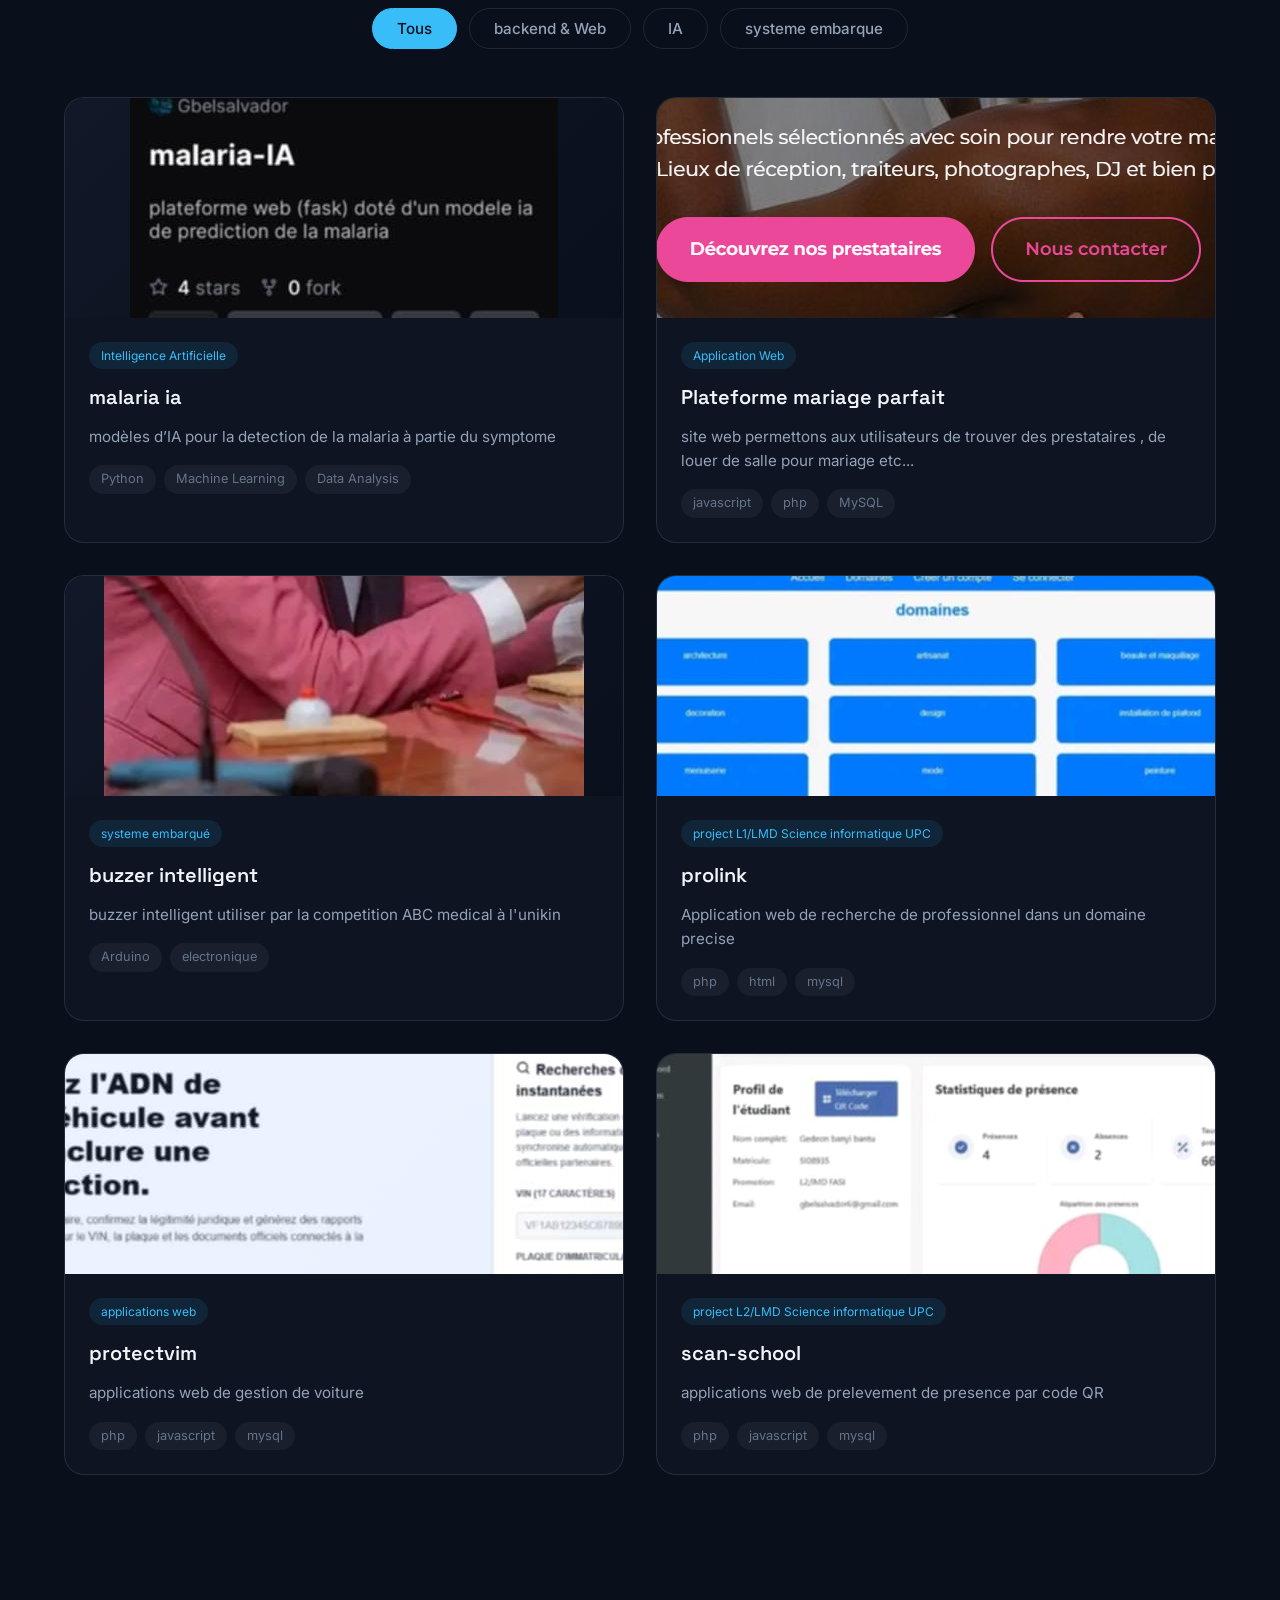
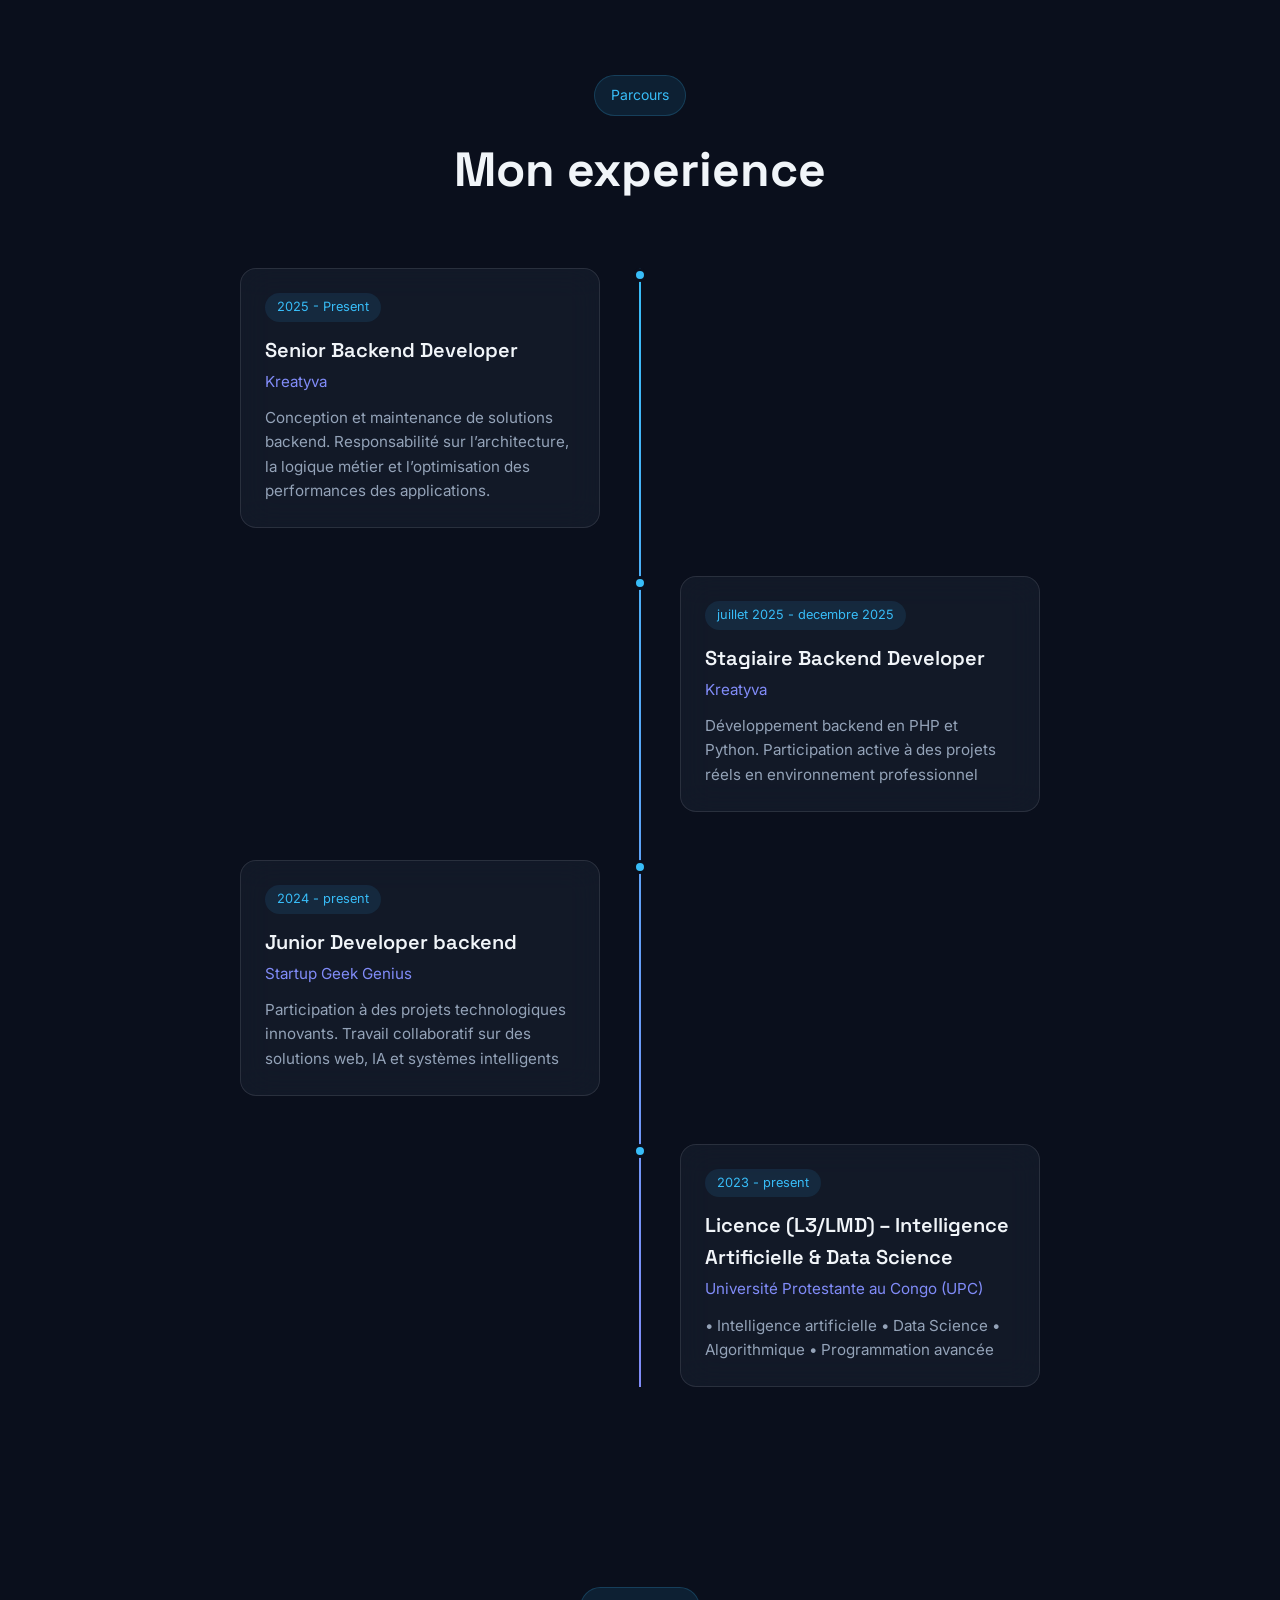
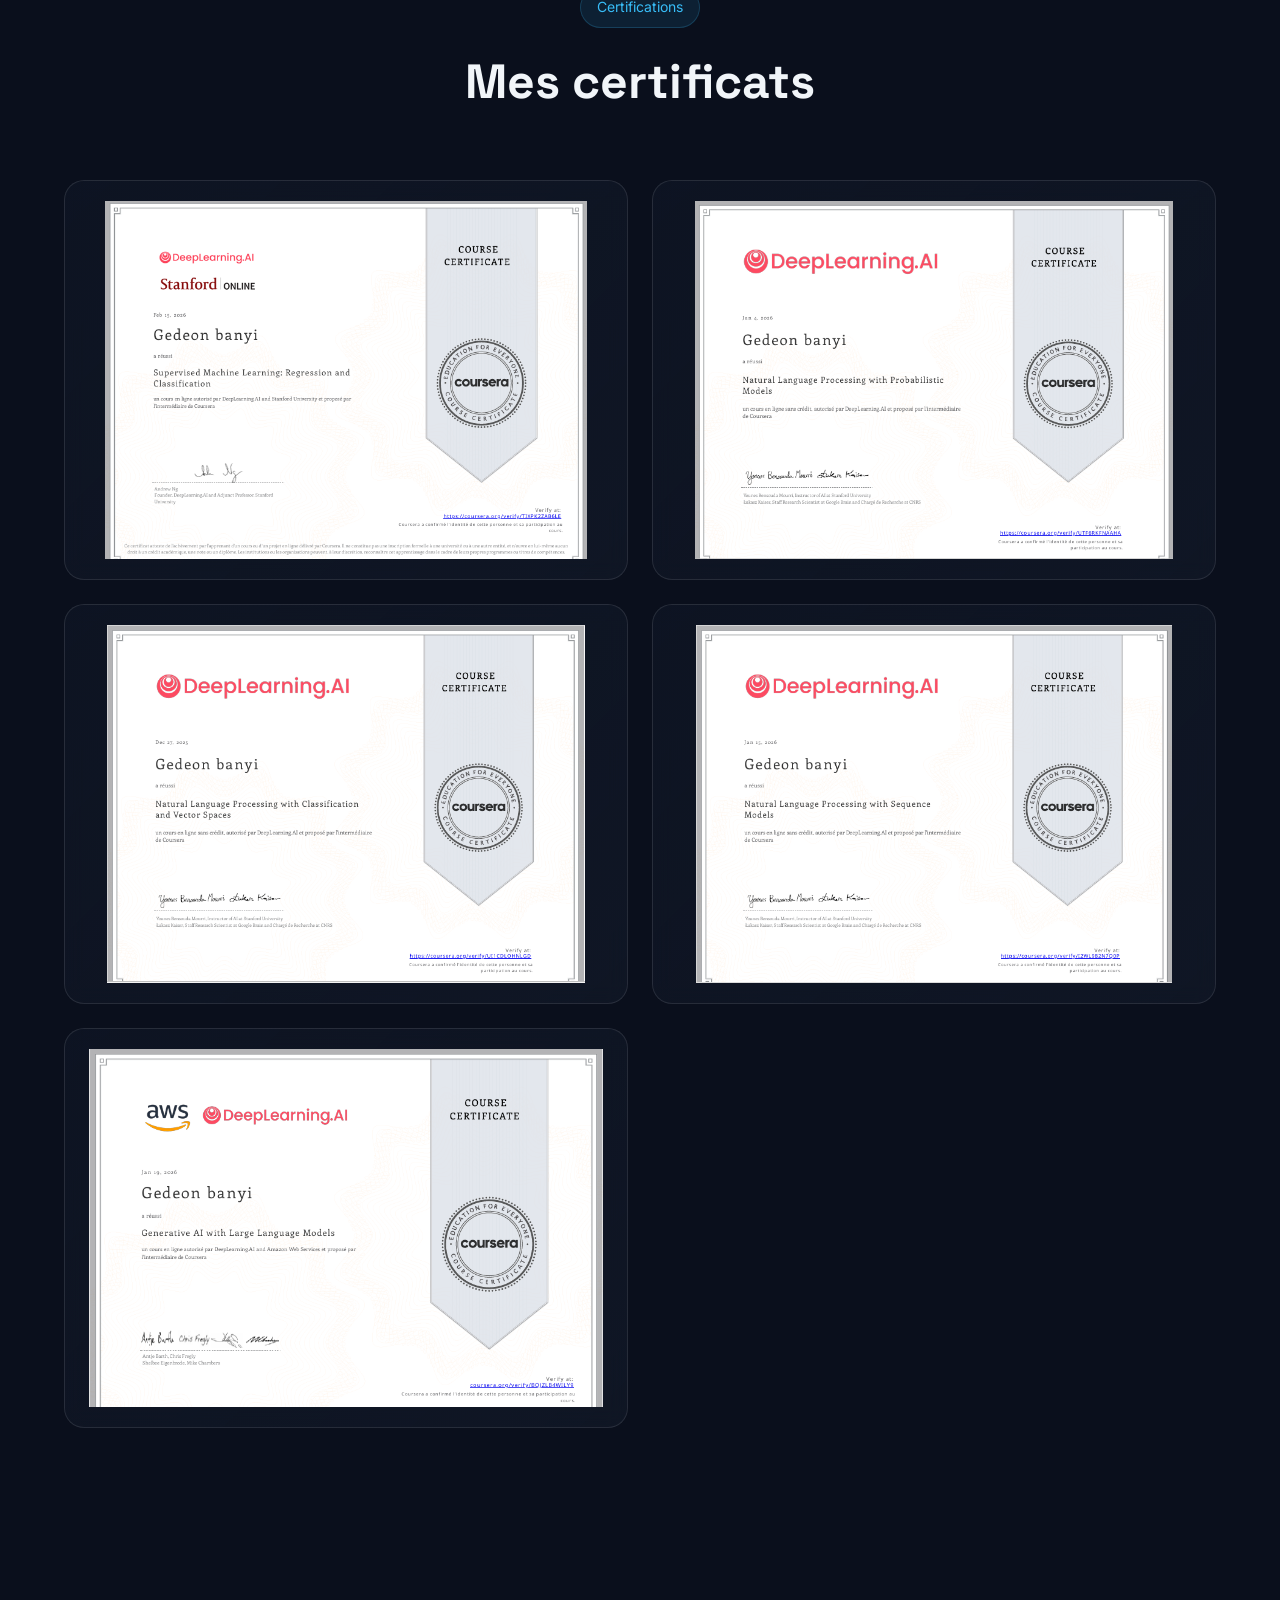
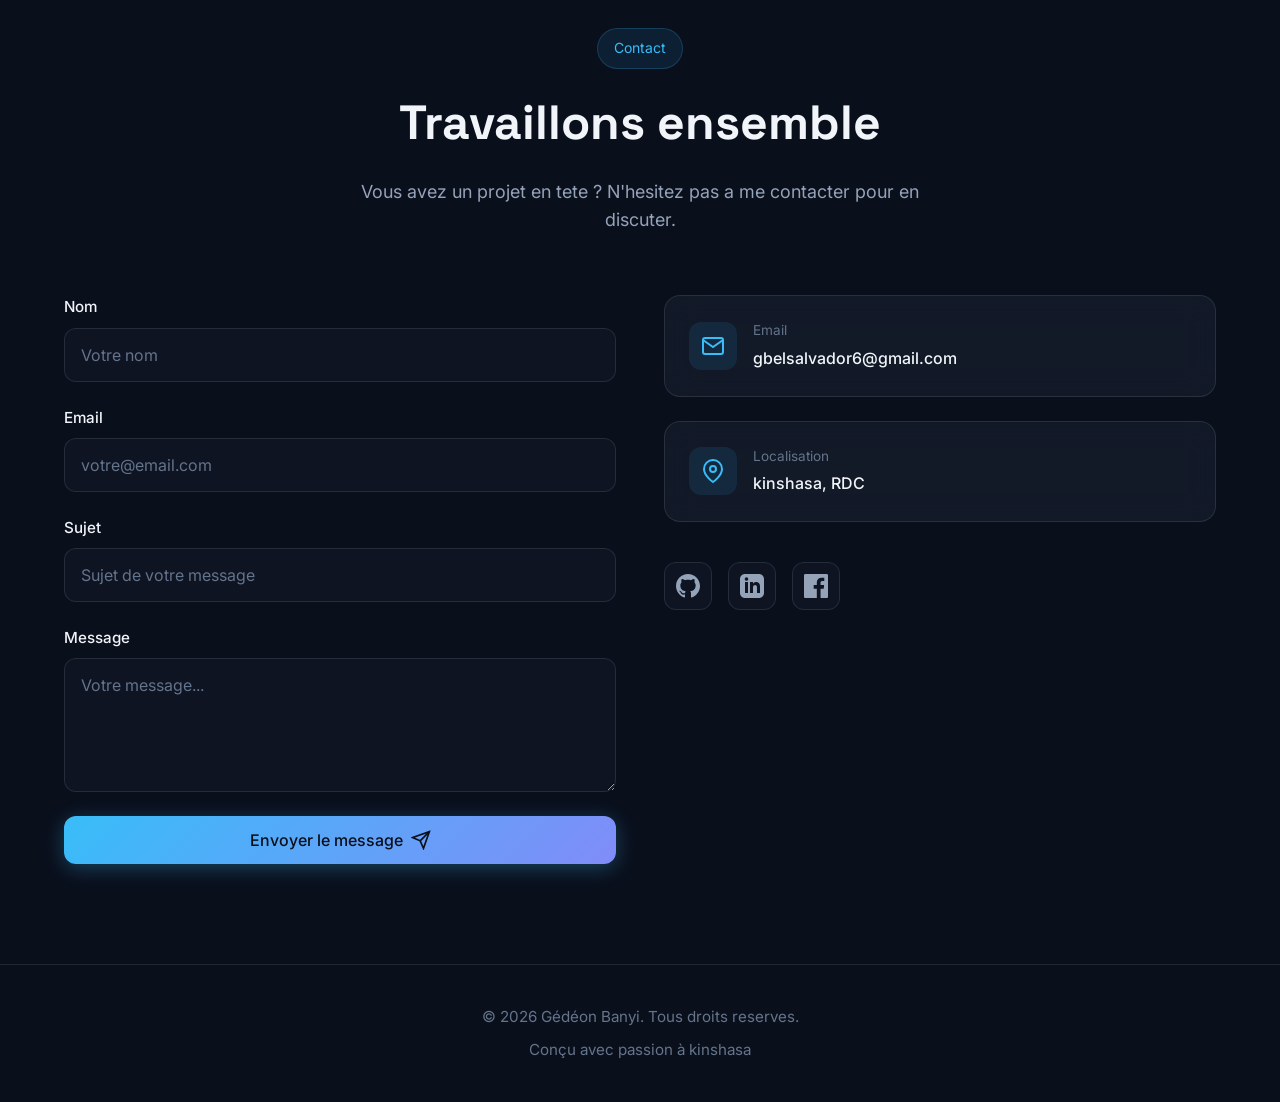
==== commit a407ca1a: "ajout de certificat" ====
--- a/index.html
+++ b/index.html
@@ -4,7 +4,7 @@
     <meta charset="UTF-8">
     <meta name="viewport" content="width=device-width, initial-scale=1.0">
     <meta name="description" content="Portfolio - Ingénieur backend & Spécialiste IA">
-    <title>Portfolio | Ingénieur backend & IA</title>
+    <title>Portfolio | data scientist & dev backend </title>
     <link rel="stylesheet" href="style.css">
     <link rel="preconnect" href="https://fonts.googleapis.com">
     <link rel="preconnect" href="https://fonts.gstatic.com" crossorigin>
@@ -31,6 +31,7 @@
                 <li><a href="#competences" class="nav-link">Competences</a></li>
                 <li><a href="#projets" class="nav-link">Projets</a></li>
                 <li><a href="#experience" class="nav-link">Experience</a></li>
+                <li><a href="#certificats" class="nav-link">Certificats</a></li>
                 <li><a href="#contact" class="nav-link">Contact</a></li>
             </ul>
             <button class="nav-toggle" id="nav-toggle" aria-label="Menu">
@@ -53,7 +54,7 @@
                 <span class="title-name text-gradient">Gédéon Banyi</span>
             </h1>
             <p class="hero-subtitle">
-               Developeur Backend • IA & Data Science • Systèmes embarqués
+               Developpeur Backend • IA & Data Scientist 
             </p>
             <p class="hero-description">
                 Je conçois des solutions numériques intelligentes et robustes,
@@ -578,6 +579,33 @@
         </div>
     </section>
 
+    <!-- Certificates Section -->
+    <section class="section certificates" id="certificats">
+        <div class="container">
+            <div class="section-header">
+                <span class="section-tag">Certifications</span>
+                <h2 class="section-title">Mes certificats</h2>
+            </div>
+            <div class="certificates-grid">
+                <div class="certificate-card">
+                    <img src="certificats/certificat (1).png" alt="Certificat 1" class="certificate-image">
+                </div>
+                <div class="certificate-card">
+                    <img src="certificats/certificat (2).png" alt="Certificat 2" class="certificate-image">
+                </div>
+                <div class="certificate-card">
+                    <img src="certificats/certificat (3).png" alt="Certificat 3" class="certificate-image">
+                </div>
+                <div class="certificate-card">
+                    <img src="certificats/certificat (4).png" alt="Certificat 4" class="certificate-image">
+                </div>
+                <div class="certificate-card">
+                    <img src="certificats/certificat (5).png" alt="Certificat 5" class="certificate-image">
+                </div>
+            </div>
+        </div>
+    </section>
+
     <!-- Contact Section -->
     <section class="section contact" id="contact">
         <div class="container">
--- a/style.css
+++ b/style.css
@@ -1235,6 +1235,57 @@
 }
 
 /* ========================================
+   Certificates Section
+======================================== */
+.certificates-grid {
+    display: grid;
+    gap: 32px;
+    grid-template-columns: 1fr;
+}
+
+@media (min-width: 768px) {
+    .certificates-grid {
+        grid-template-columns: repeat(2, 1fr);
+        gap: 24px;
+    }
+}
+
+@media (min-width: 1024px) {
+    .certificates-grid {
+        grid-template-columns: repeat(2, 1fr);
+    }
+}
+
+.certificate-card {
+    position: relative;
+    background: linear-gradient(135deg, var(--bg-card) 0%, rgba(17, 24, 39, 0.8) 100%);
+    border: 1px solid var(--border-color);
+    border-radius: 20px;
+    overflow: hidden;
+    transition: all var(--transition-normal);
+    height: 400px;
+    display: flex;
+    align-items: center;
+    justify-content: center;
+    backdrop-filter: blur(10px);
+}
+
+.certificate-card:hover {
+    transform: translateY(-12px) scale(1.02);
+    border-color: var(--accent-primary);
+    box-shadow: var(--shadow-glow);
+    background: linear-gradient(135deg, rgba(56, 189, 248, 0.1) 0%, rgba(129, 140, 248, 0.05) 100%);
+}
+
+.certificate-image {
+    max-width: 100%;
+    max-height: 100%;
+    object-fit: contain;
+    display: block;
+    padding: 20px;
+}
+
+/* ========================================
    Animations
 ======================================== */
 .fade-in {
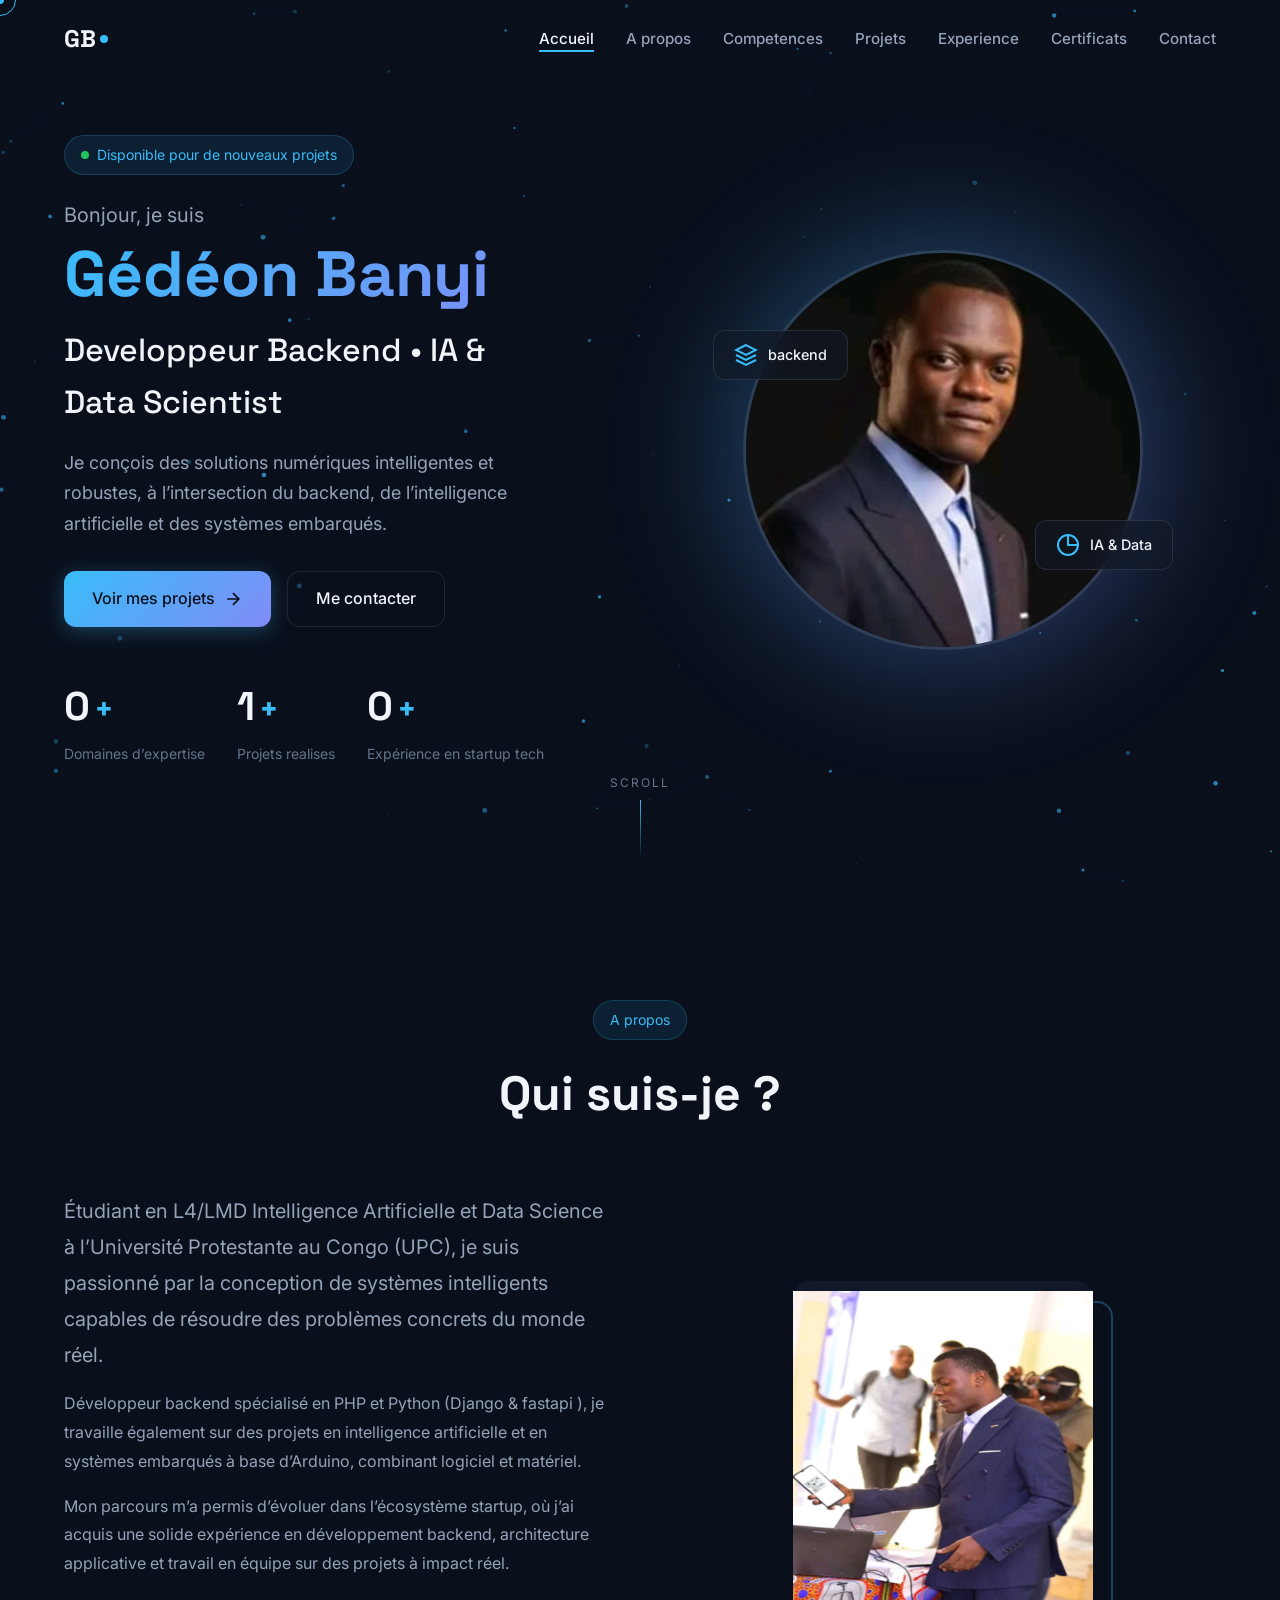
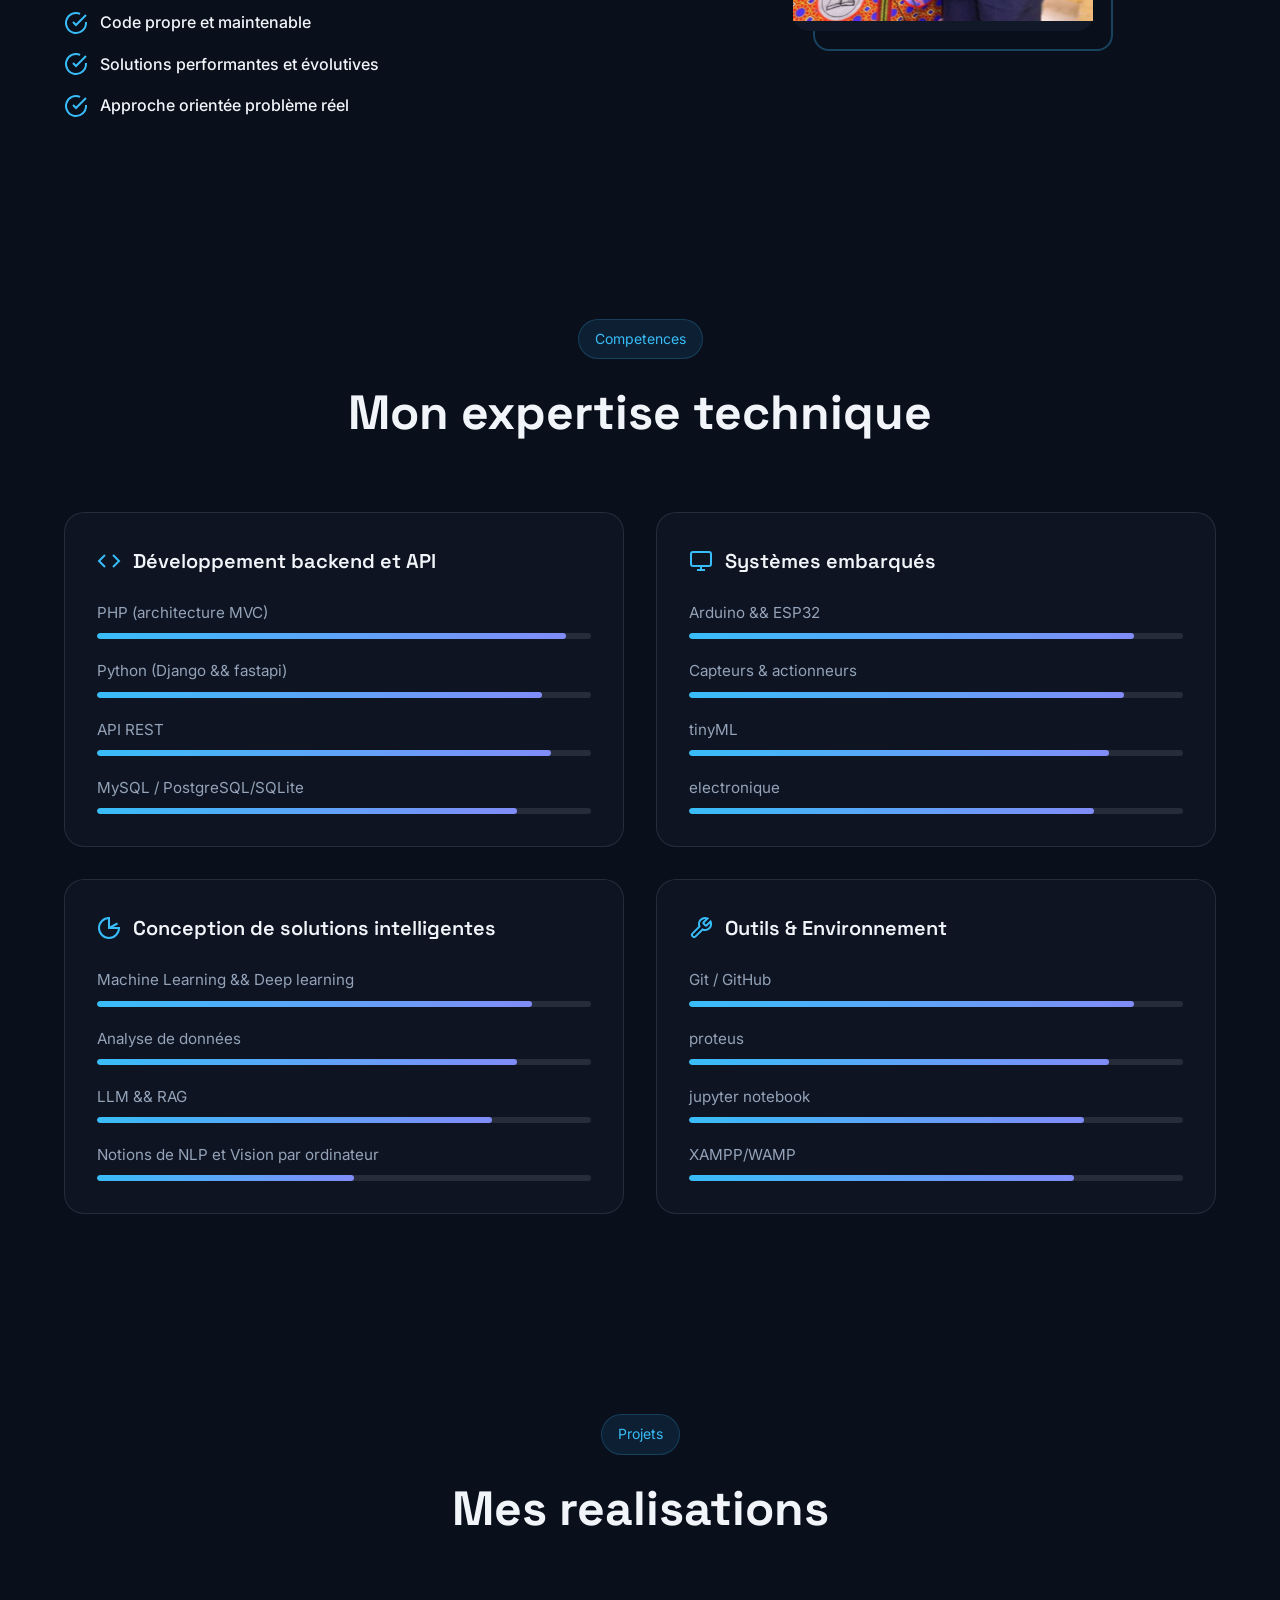
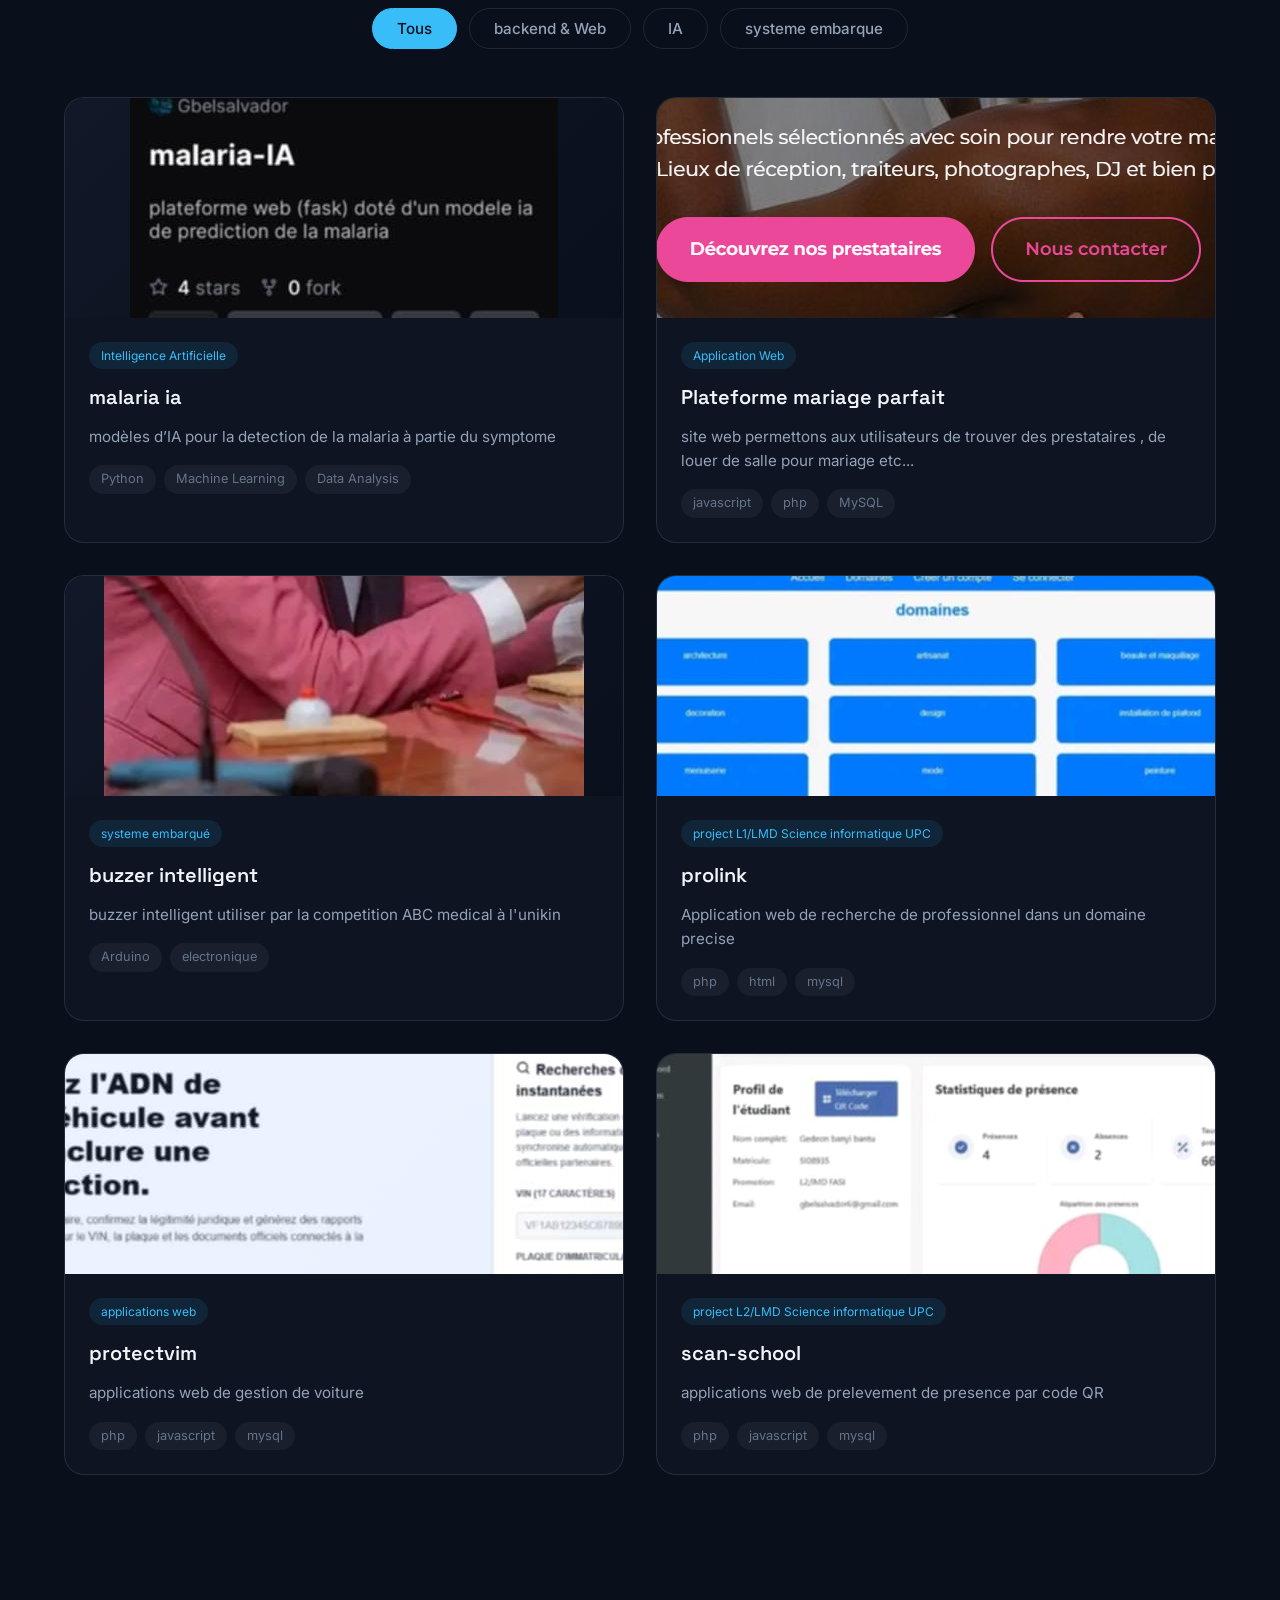
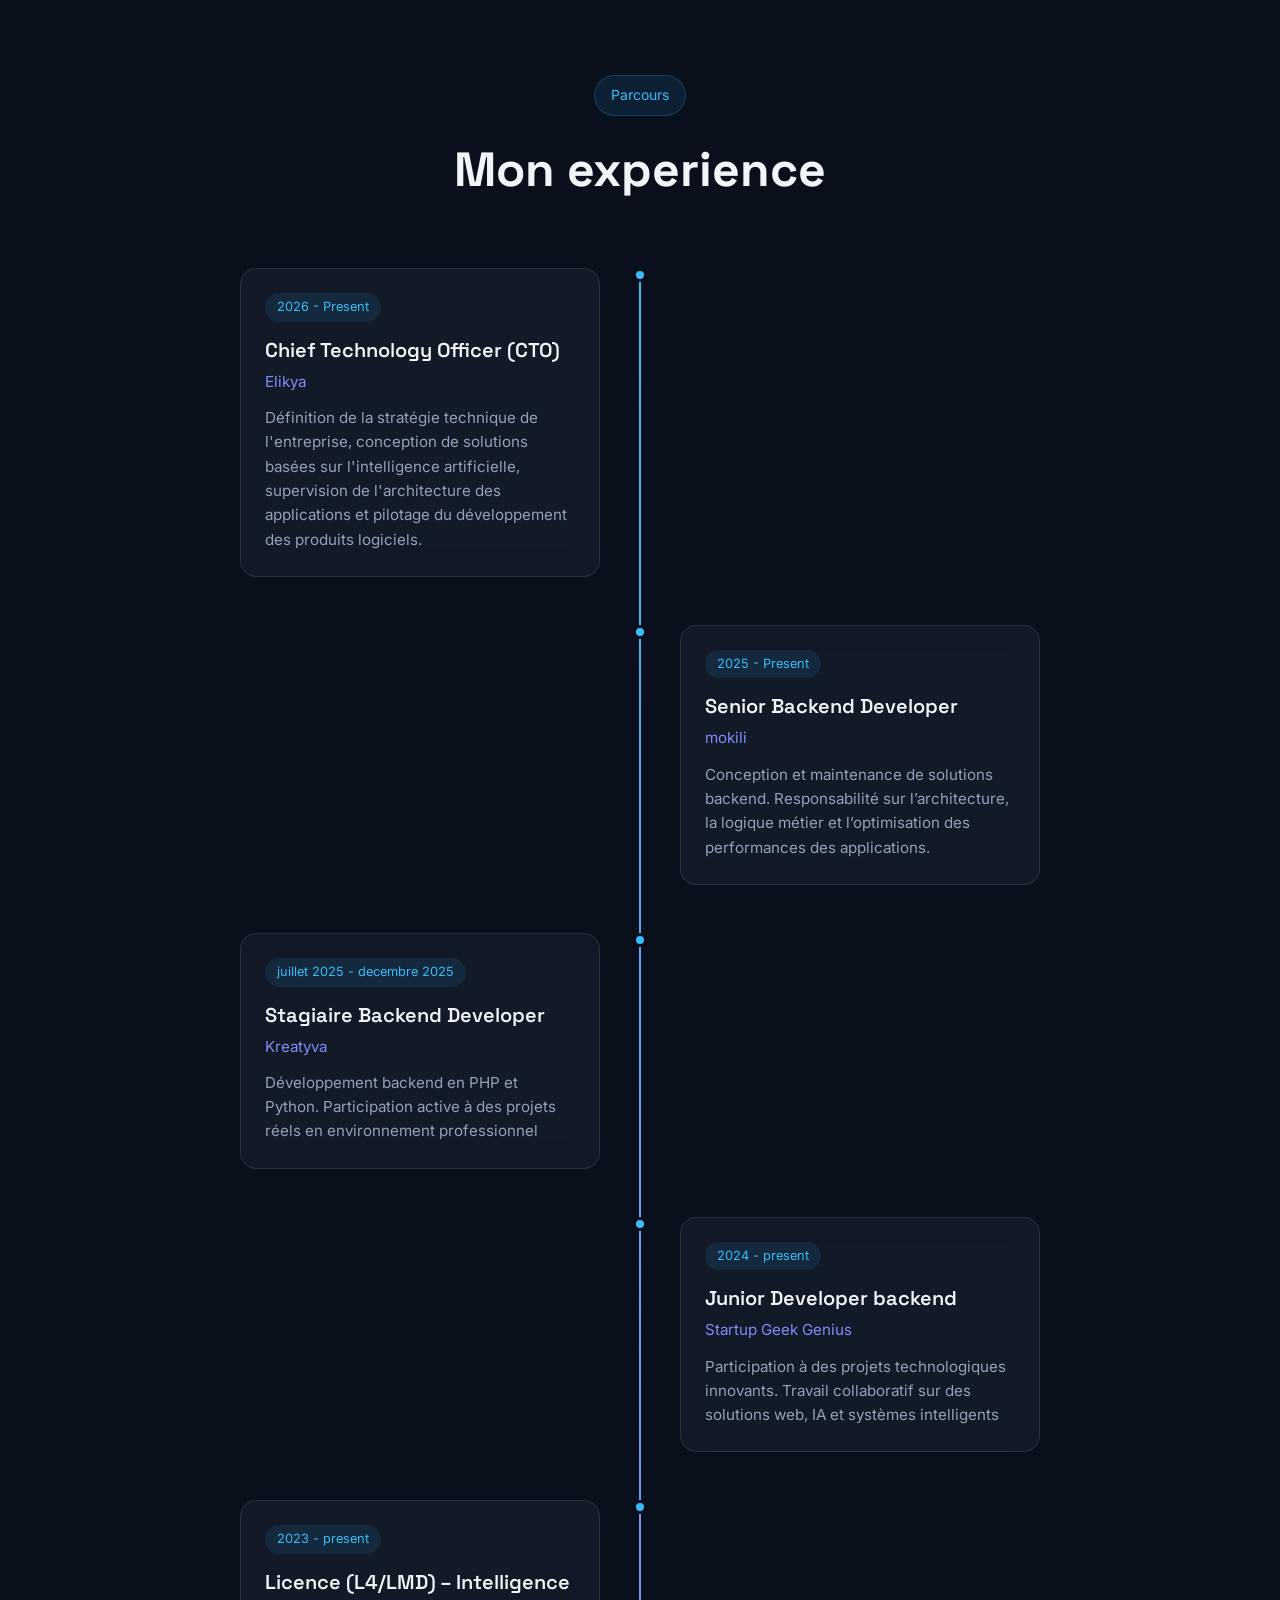
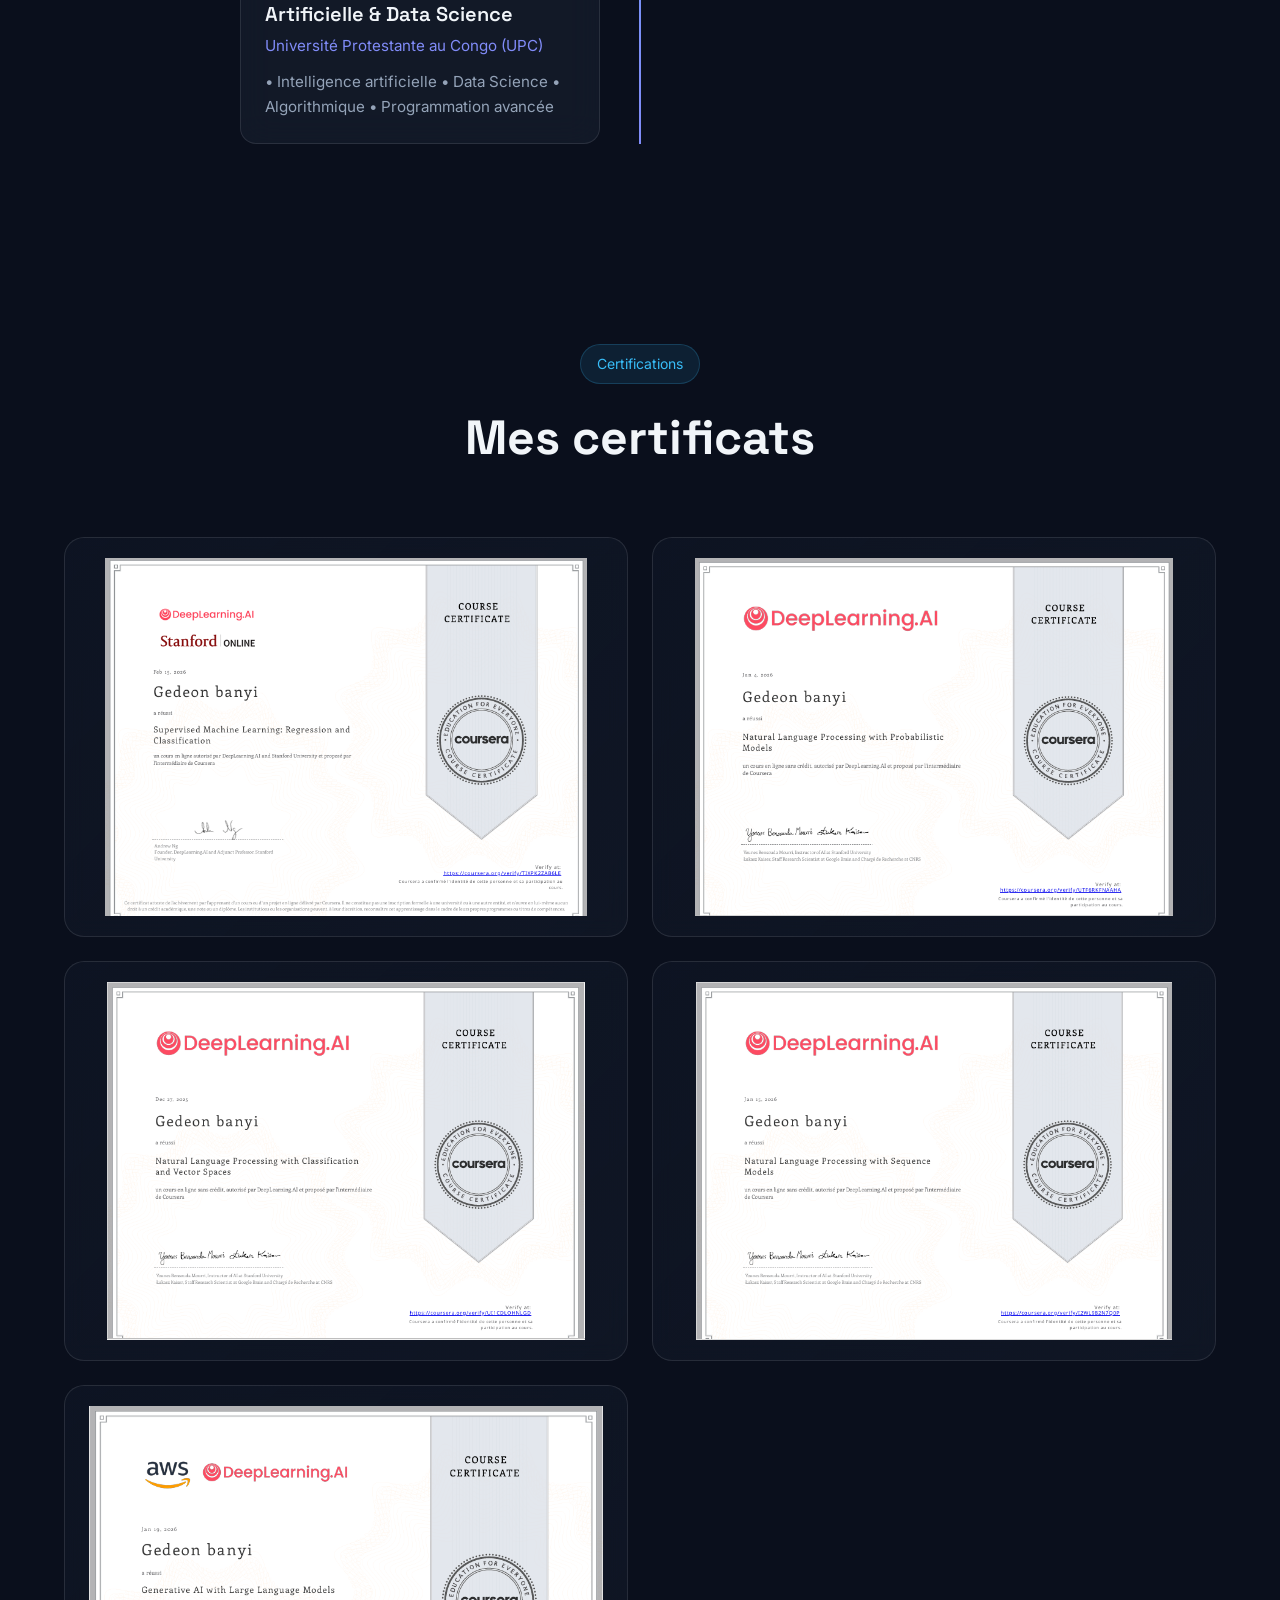
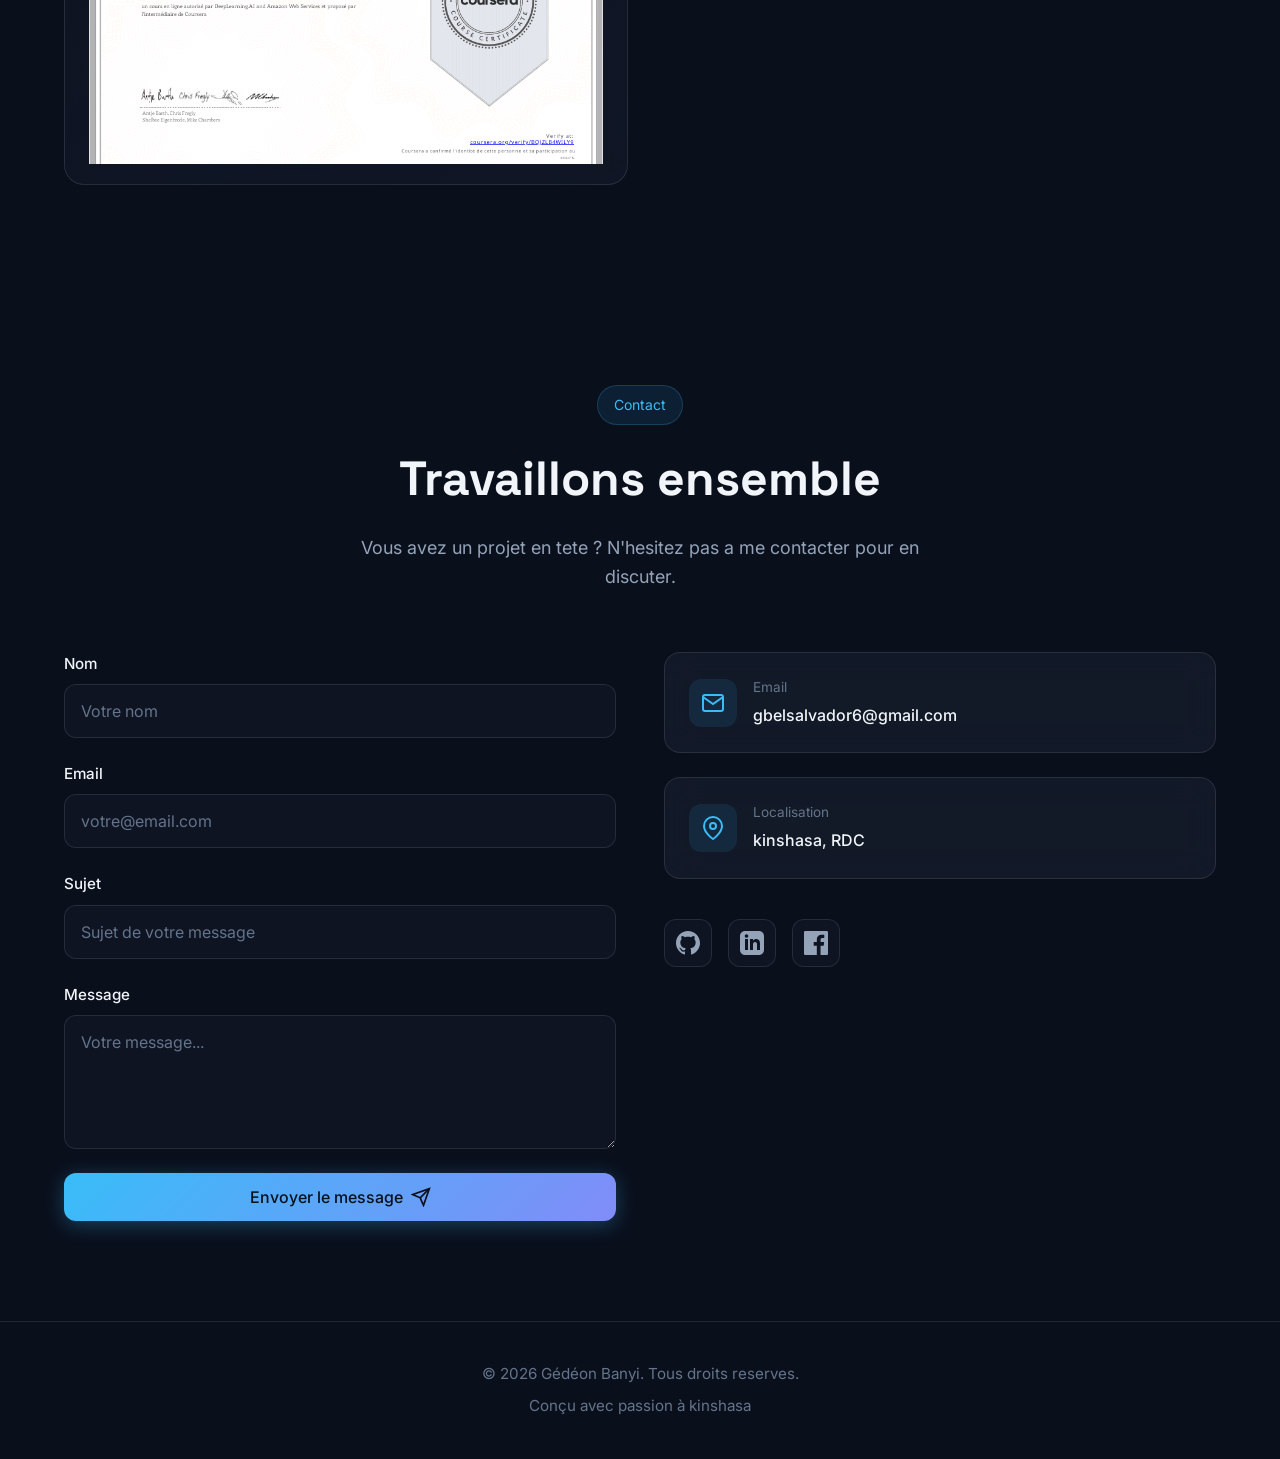
==== commit cec71126: "update 2" ====
--- a/index.html
+++ b/index.html
@@ -130,12 +130,12 @@
             <div class="about-content">
                 <div class="about-text">
                     <p class="about-intro">
-                        Étudiant en L3/LMD Intelligence Artificielle et Data Science à l’Université
+                        Étudiant en L4/LMD Intelligence Artificielle et Data Science à l’Université
 Protestante au Congo (UPC), je suis passionné par la conception de systèmes
 intelligents capables de résoudre des problèmes concrets du monde réel.
                     </p>
                     <p>
-                        Développeur backend spécialisé en PHP et Python (Django), je travaille
+                        Développeur backend spécialisé en PHP et Python (Django & fastapi ), je travaille
 également sur des projets en intelligence artificielle et en systèmes
 embarqués à base d’Arduino, combinant logiciel et matériel.
                     </p>
@@ -198,11 +198,11 @@
                     </h3>
                     <div class="skill-items">
                         <div class="skill-item" data-level="95">
-                            <span class="skill-name">PHP (architecture backend)</span>
+                            <span class="skill-name">PHP (architecture MVC)</span>
                             <div class="skill-bar"><div class="skill-progress"></div></div>
                         </div>
                         <div class="skill-item" data-level="90">
-                            <span class="skill-name">Python (Django && flask)</span>
+                            <span class="skill-name">Python (Django && fastapi)</span>
                             <div class="skill-bar"><div class="skill-progress"></div></div>
                         </div>
                         <div class="skill-item" data-level="92">
@@ -226,7 +226,7 @@
                     </h3>
                     <div class="skill-items">
                         <div class="skill-item" data-level="90">
-                            <span class="skill-name">Arduino</span>
+                            <span class="skill-name">Arduino && ESP32</span>
                             <div class="skill-bar"><div class="skill-progress"></div></div>
                         </div>
                         <div class="skill-item" data-level="88">
@@ -234,7 +234,7 @@
                             <div class="skill-bar"><div class="skill-progress"></div></div>
                         </div>
                         <div class="skill-item" data-level="85">
-                            <span class="skill-name">Systèmes embarqués intelligents</span>
+                            <span class="skill-name">tinyML</span>
                             <div class="skill-bar"><div class="skill-progress"></div></div>
                         </div>
                         <div class="skill-item" data-level="82">
@@ -253,7 +253,7 @@
                     </h3>
                     <div class="skill-items">
                         <div class="skill-item" data-level="88">
-                            <span class="skill-name">Machine Learning</span>
+                            <span class="skill-name">Machine Learning && Deep learning</span>
                             <div class="skill-bar"><div class="skill-progress"></div></div>
                         </div>
                         <div class="skill-item" data-level="85">
@@ -261,7 +261,7 @@
                             <div class="skill-bar"><div class="skill-progress"></div></div>
                         </div>
                         <div class="skill-item" data-level="80">
-                            <span class="skill-name">Traitement de données (Data Science)</span>
+                            <span class="skill-name">LLM && RAG</span>
                             <div class="skill-bar"><div class="skill-progress"></div></div>
                         </div>
                         <div class="skill-item" data-level="52">
@@ -527,9 +527,22 @@
                 <div class="timeline-item">
                     <div class="timeline-marker"></div>
                     <div class="timeline-content glass-card">
+                        <span class="timeline-date">2026 - Present</span>
+                        <h3 class="timeline-title">Chief Technology Officer (CTO) </h3>
+                        <span class="timeline-company">Elikya</span>
+                        <p class="timeline-description">
+                            Définition de la stratégie technique de l'entreprise, conception de solutions
+            basées sur l'intelligence artificielle, supervision de l'architecture des
+            applications et pilotage du développement des produits logiciels.
+                        </p>
+                    </div>
+                </div>
+                <div class="timeline-item">
+                    <div class="timeline-marker"></div>
+                    <div class="timeline-content glass-card">
                         <span class="timeline-date">2025 - Present</span>
                         <h3 class="timeline-title">Senior Backend Developer </h3>
-                        <span class="timeline-company">Kreatyva</span>
+                        <span class="timeline-company">mokili</span>
                         <p class="timeline-description">
                             Conception et maintenance de solutions backend.
 Responsabilité sur l’architecture, la logique métier
@@ -565,7 +578,7 @@
                     <div class="timeline-marker"></div>
                     <div class="timeline-content glass-card">
                         <span class="timeline-date">2023 - present</span>
-                        <h3 class="timeline-title">Licence (L3/LMD) – Intelligence Artificielle & Data Science</h3>
+                        <h3 class="timeline-title">Licence (L4/LMD) – Intelligence Artificielle & Data Science</h3>
                         <span class="timeline-company">Université Protestante au Congo (UPC)</span>
                         <p class="timeline-description">
                             • Intelligence artificielle
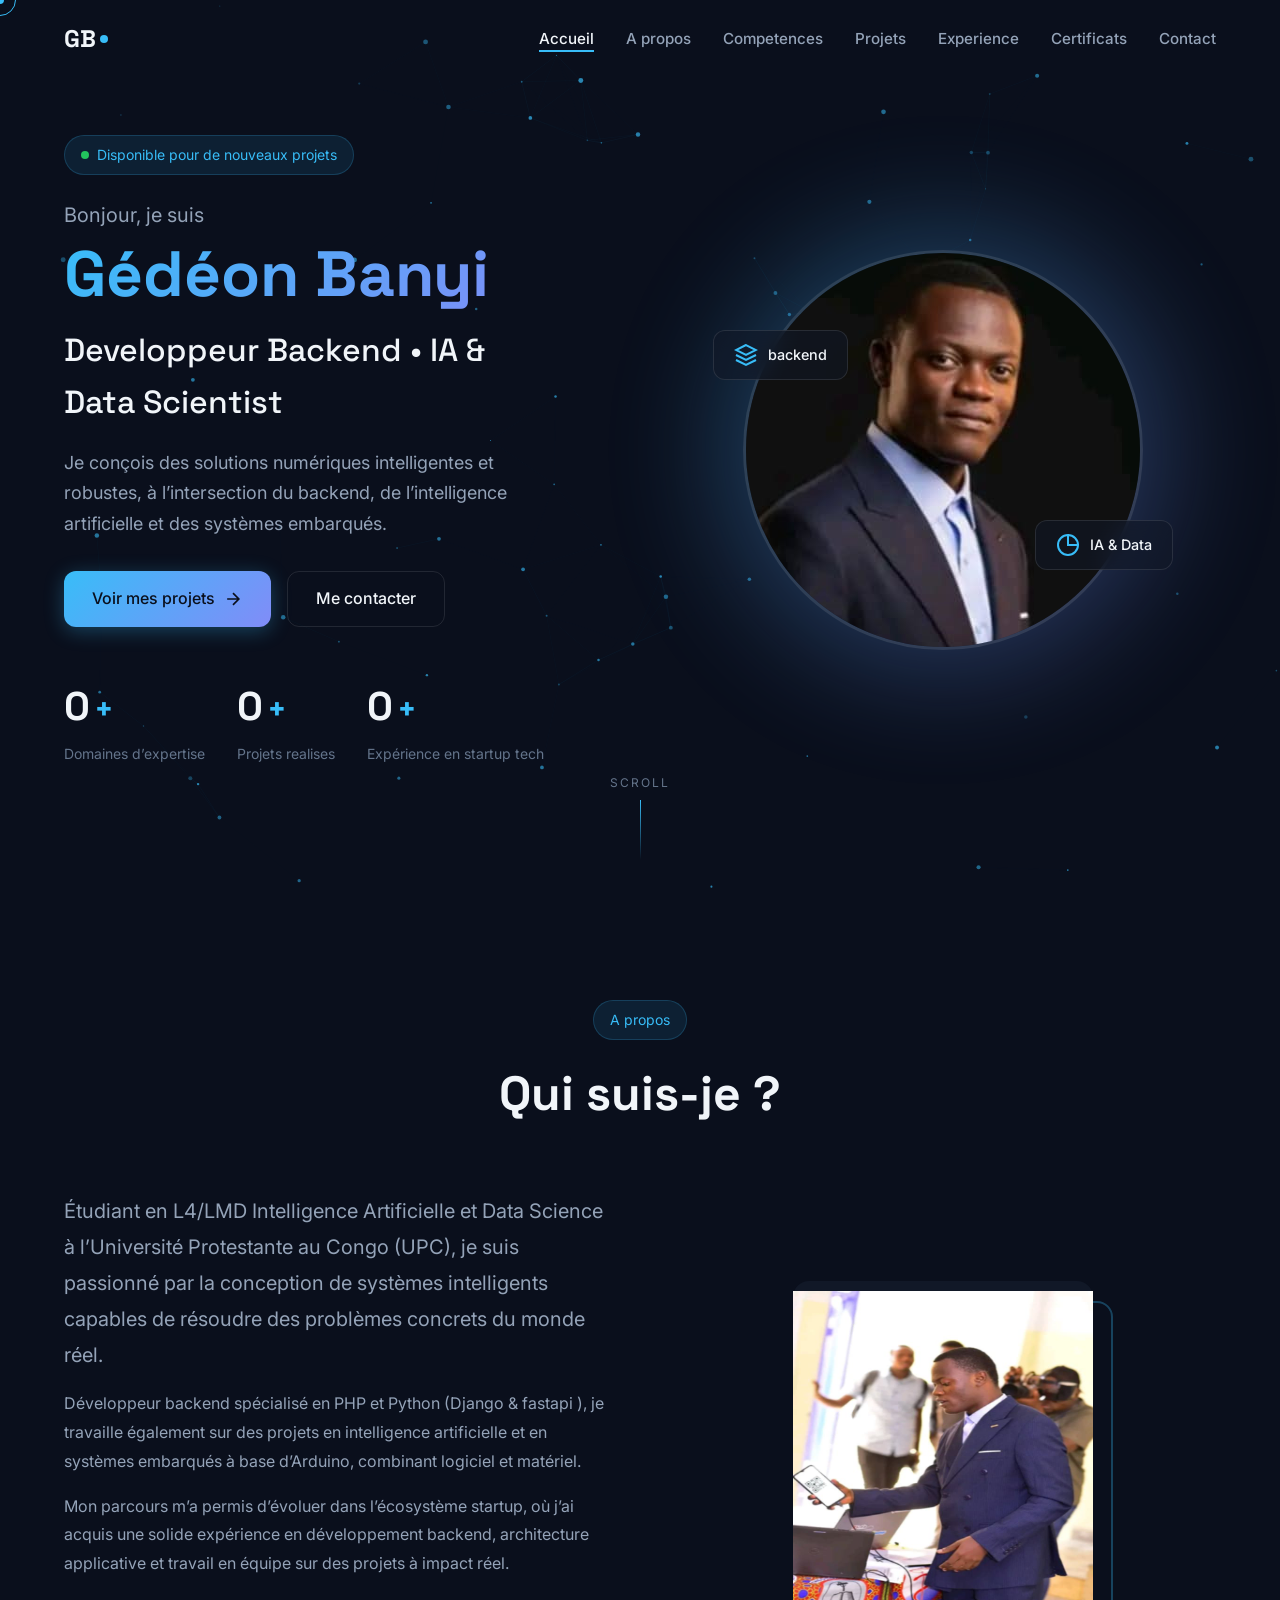
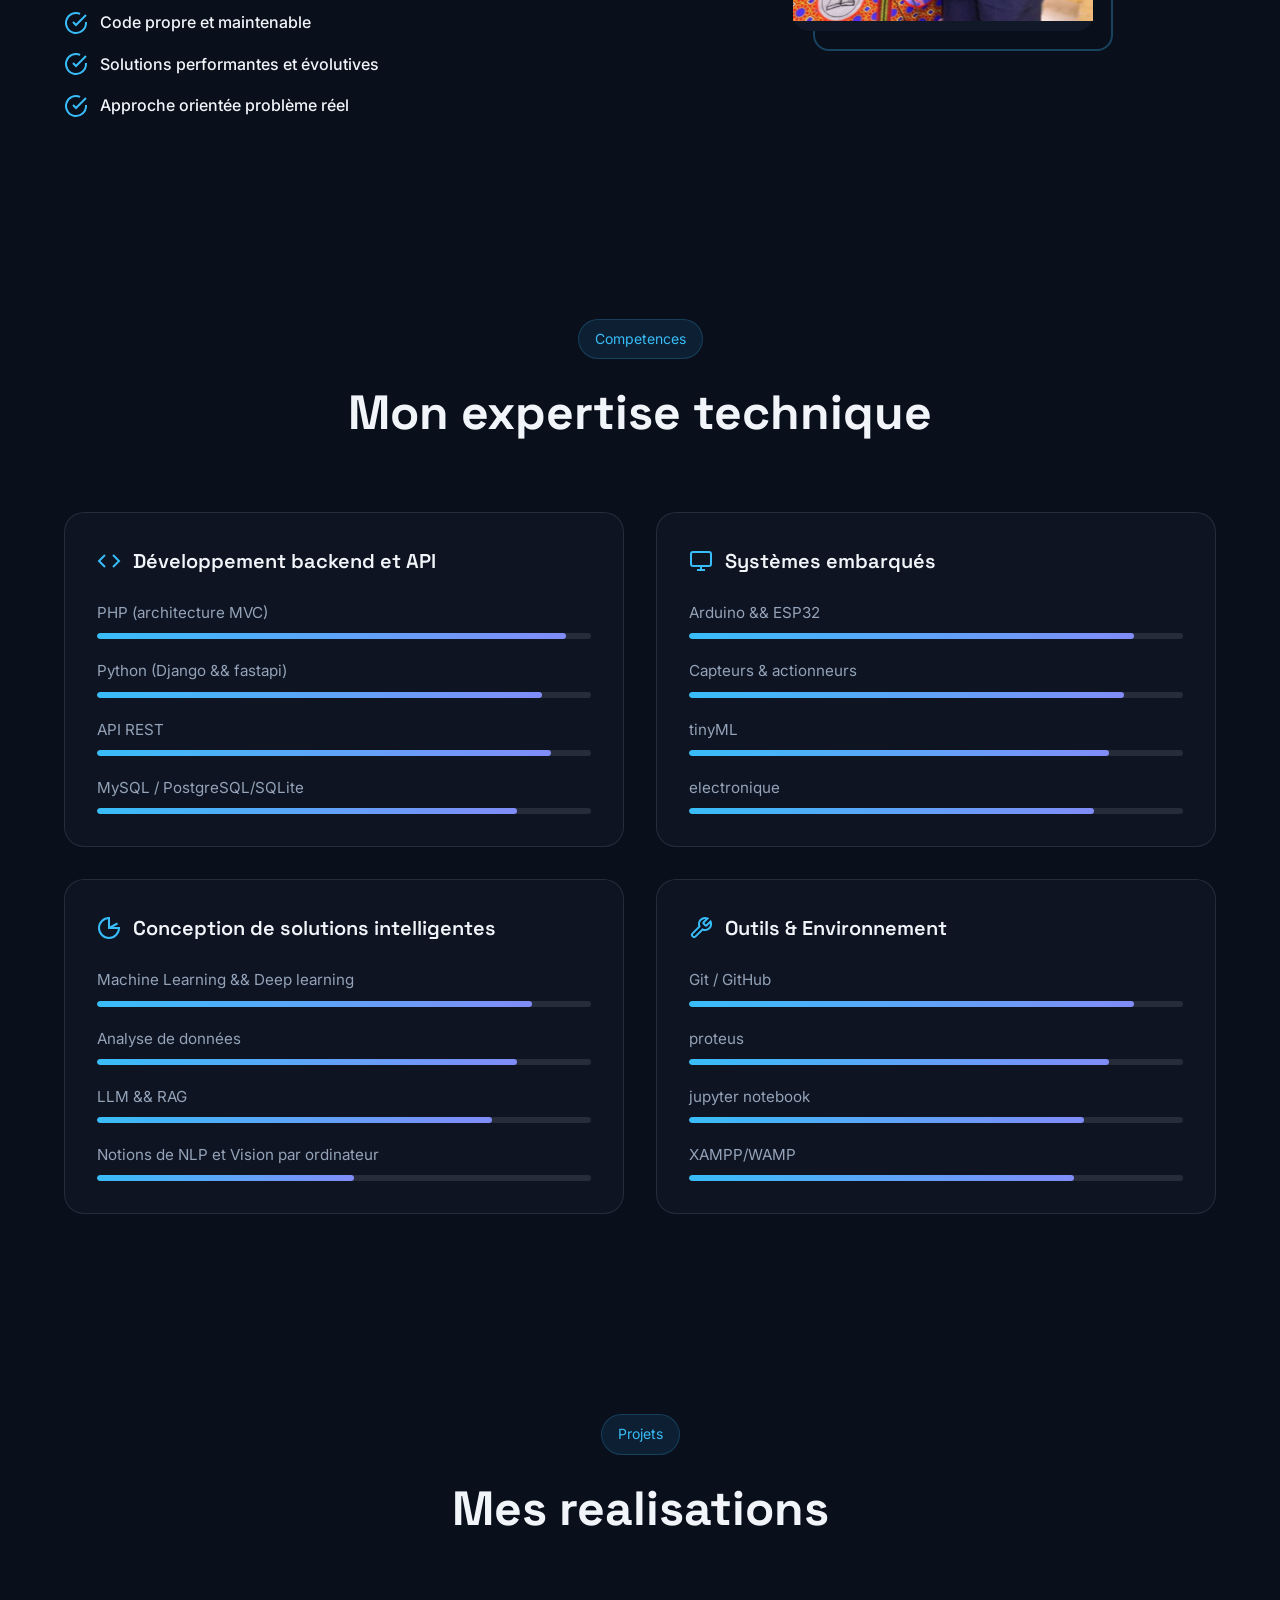
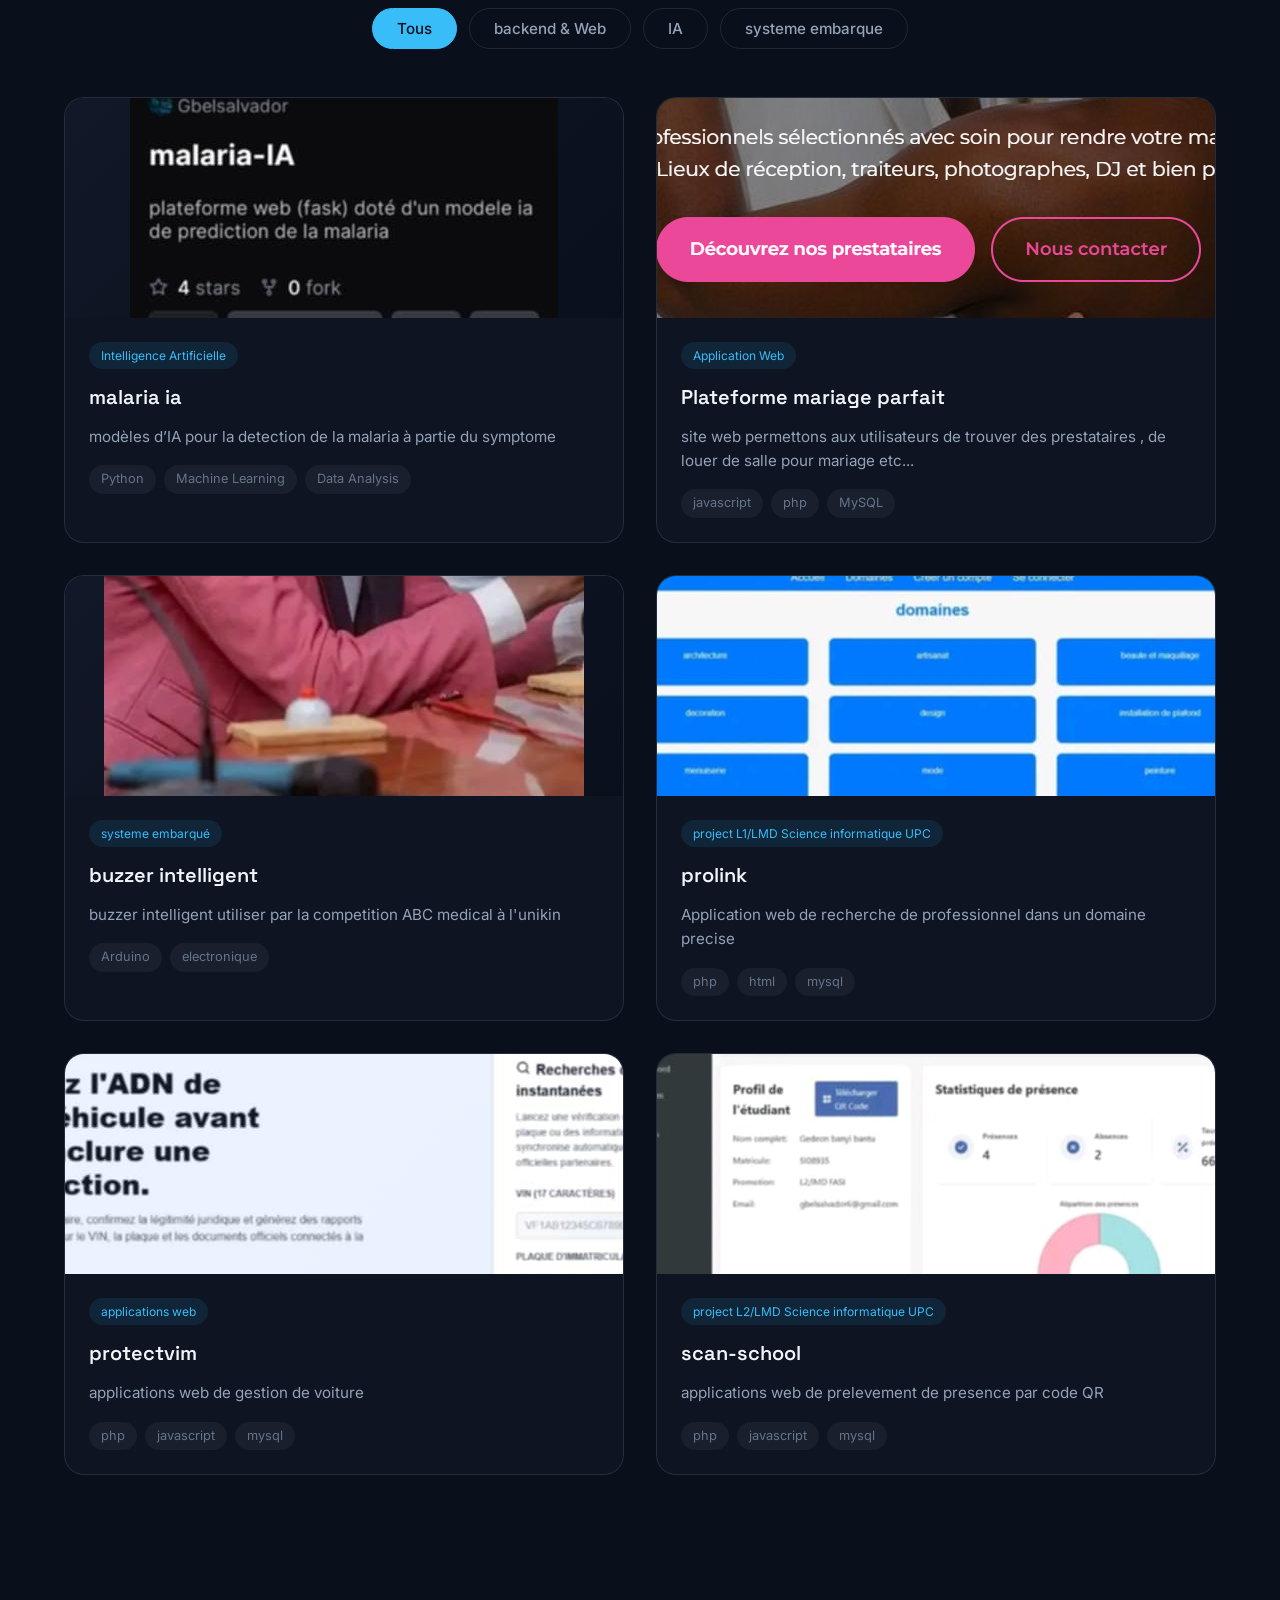
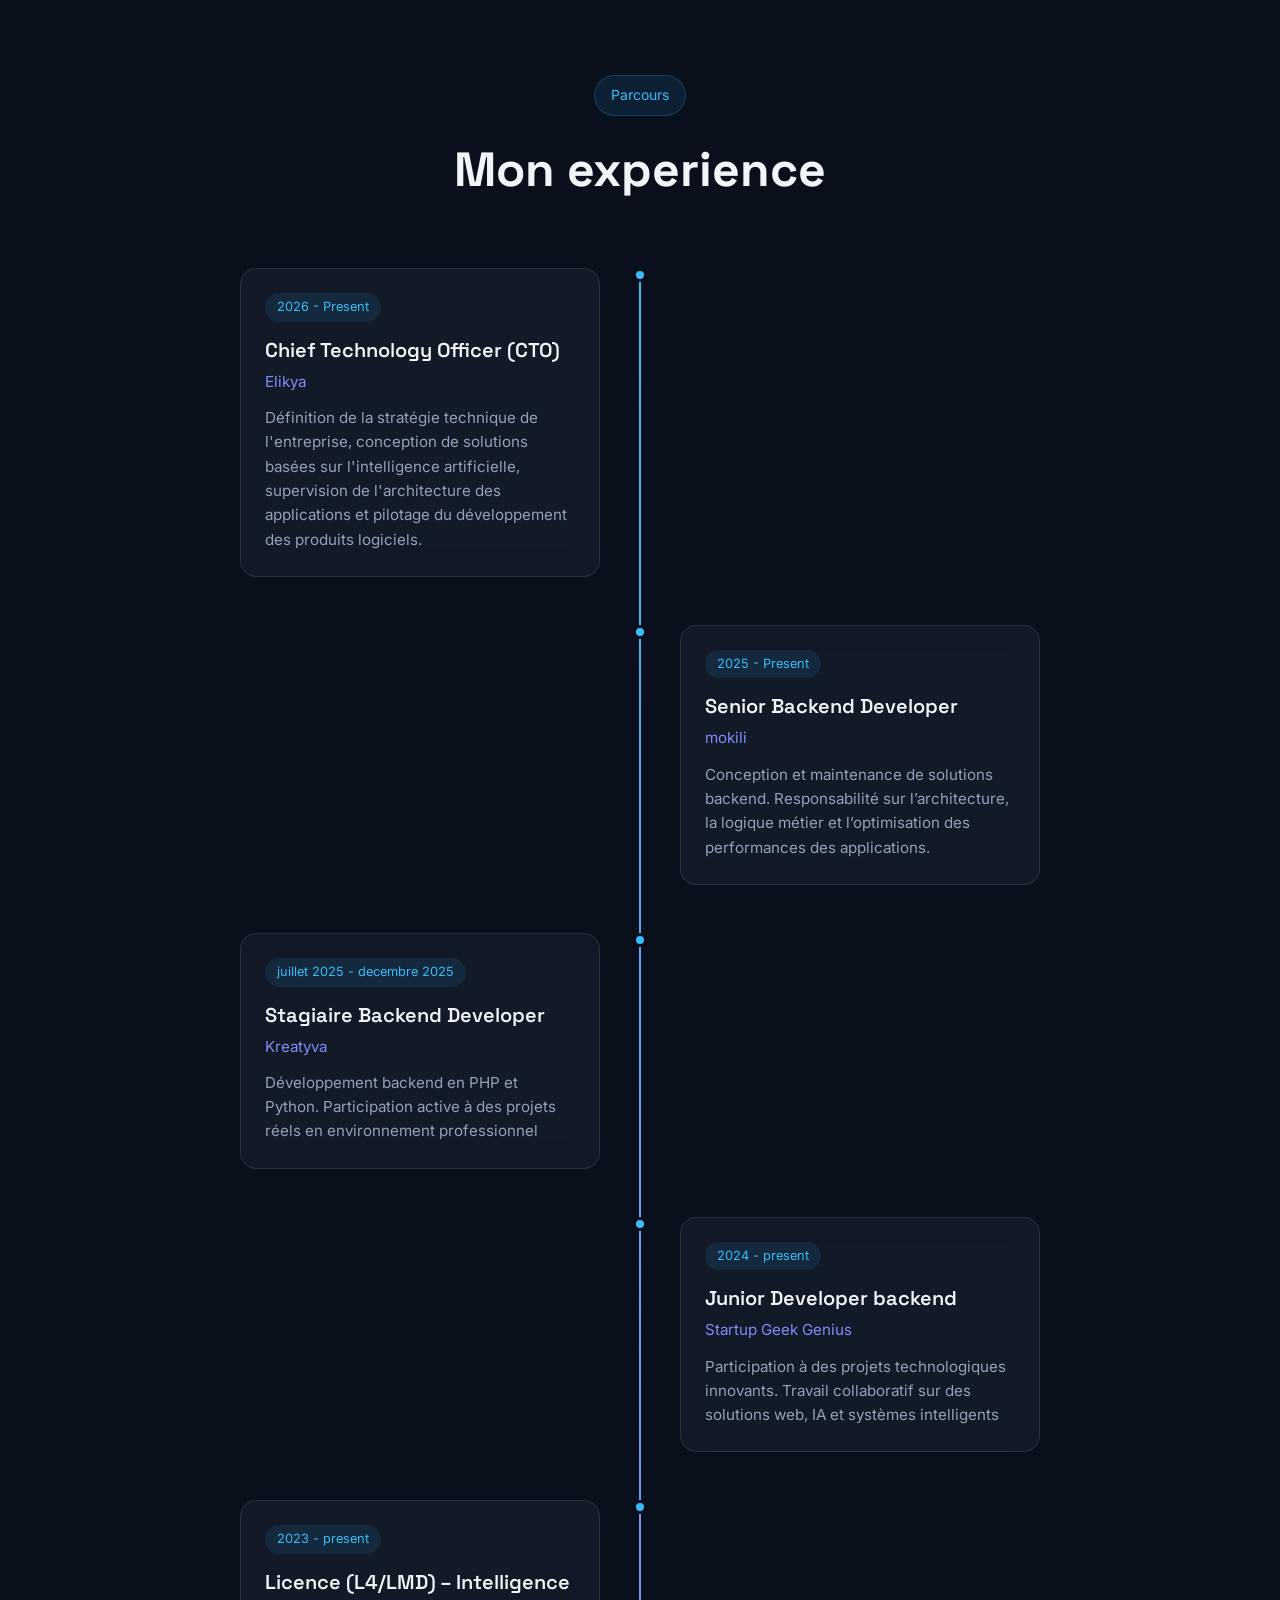
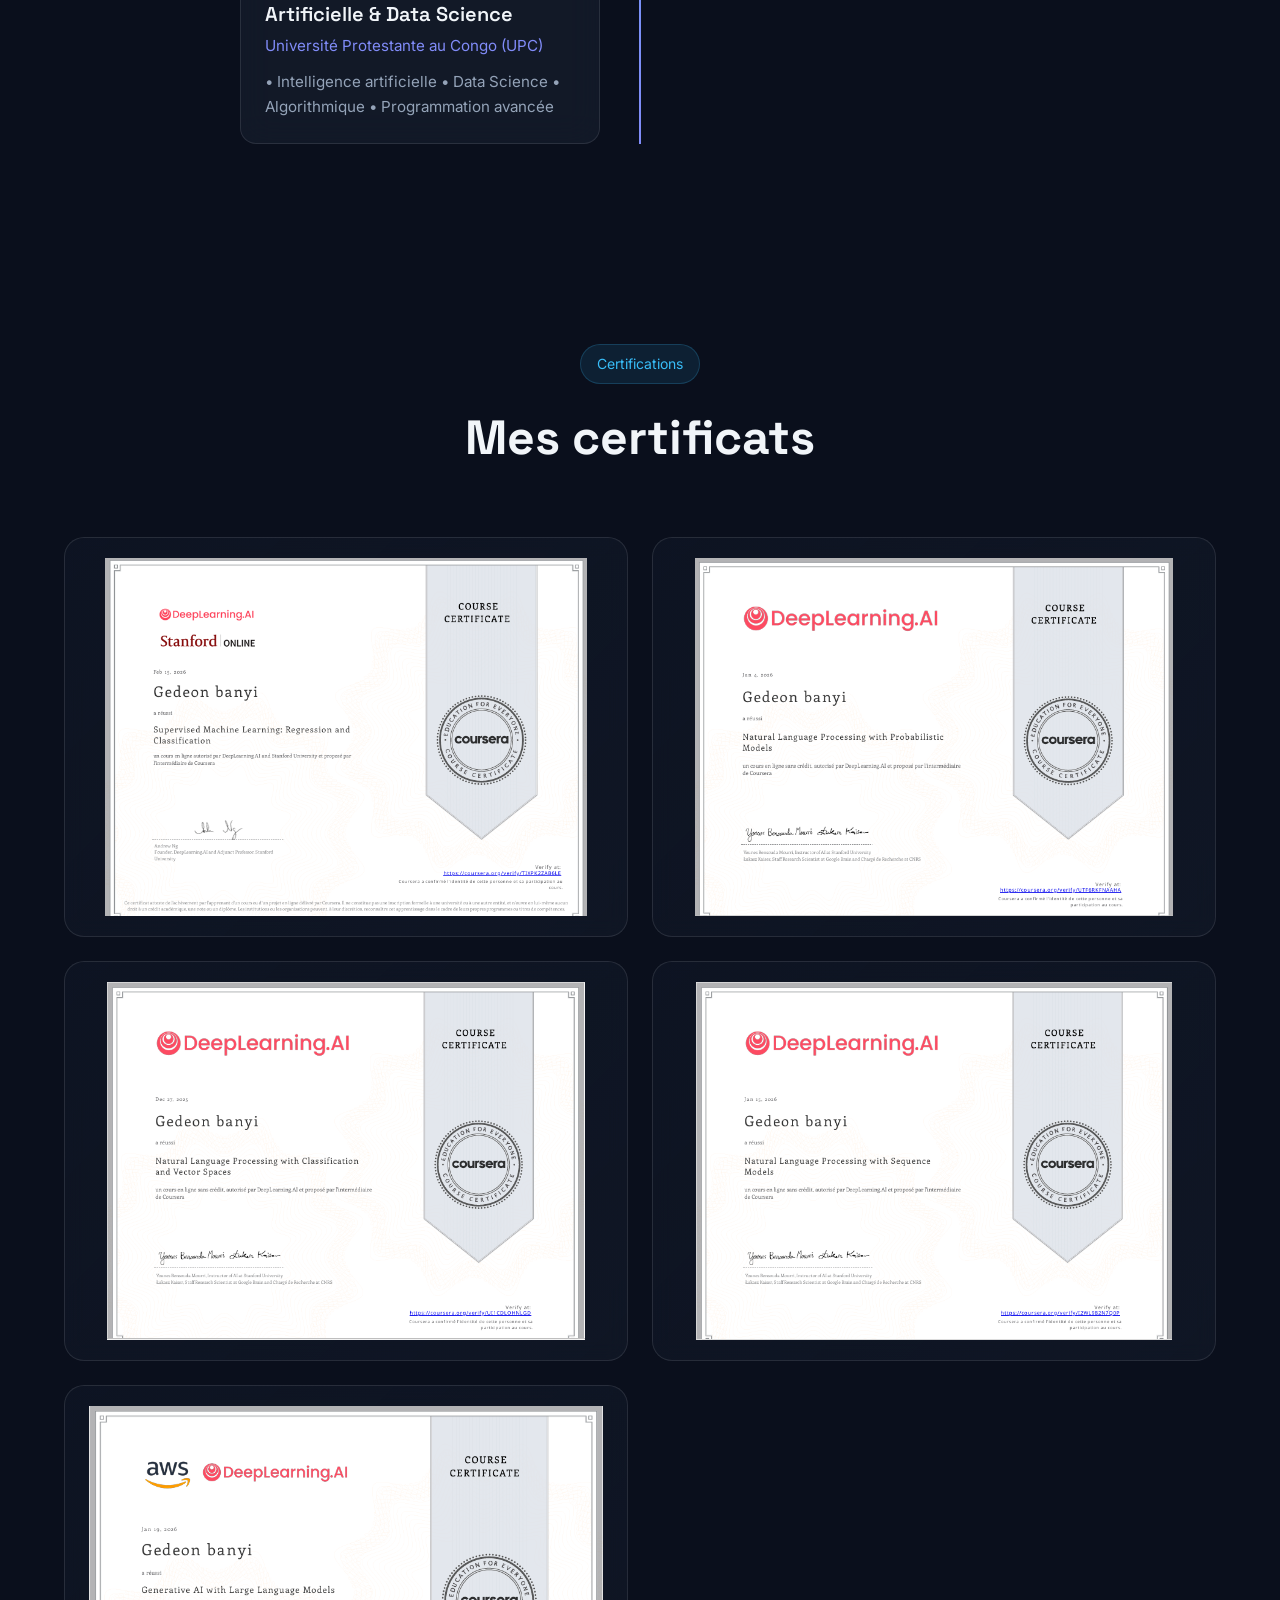
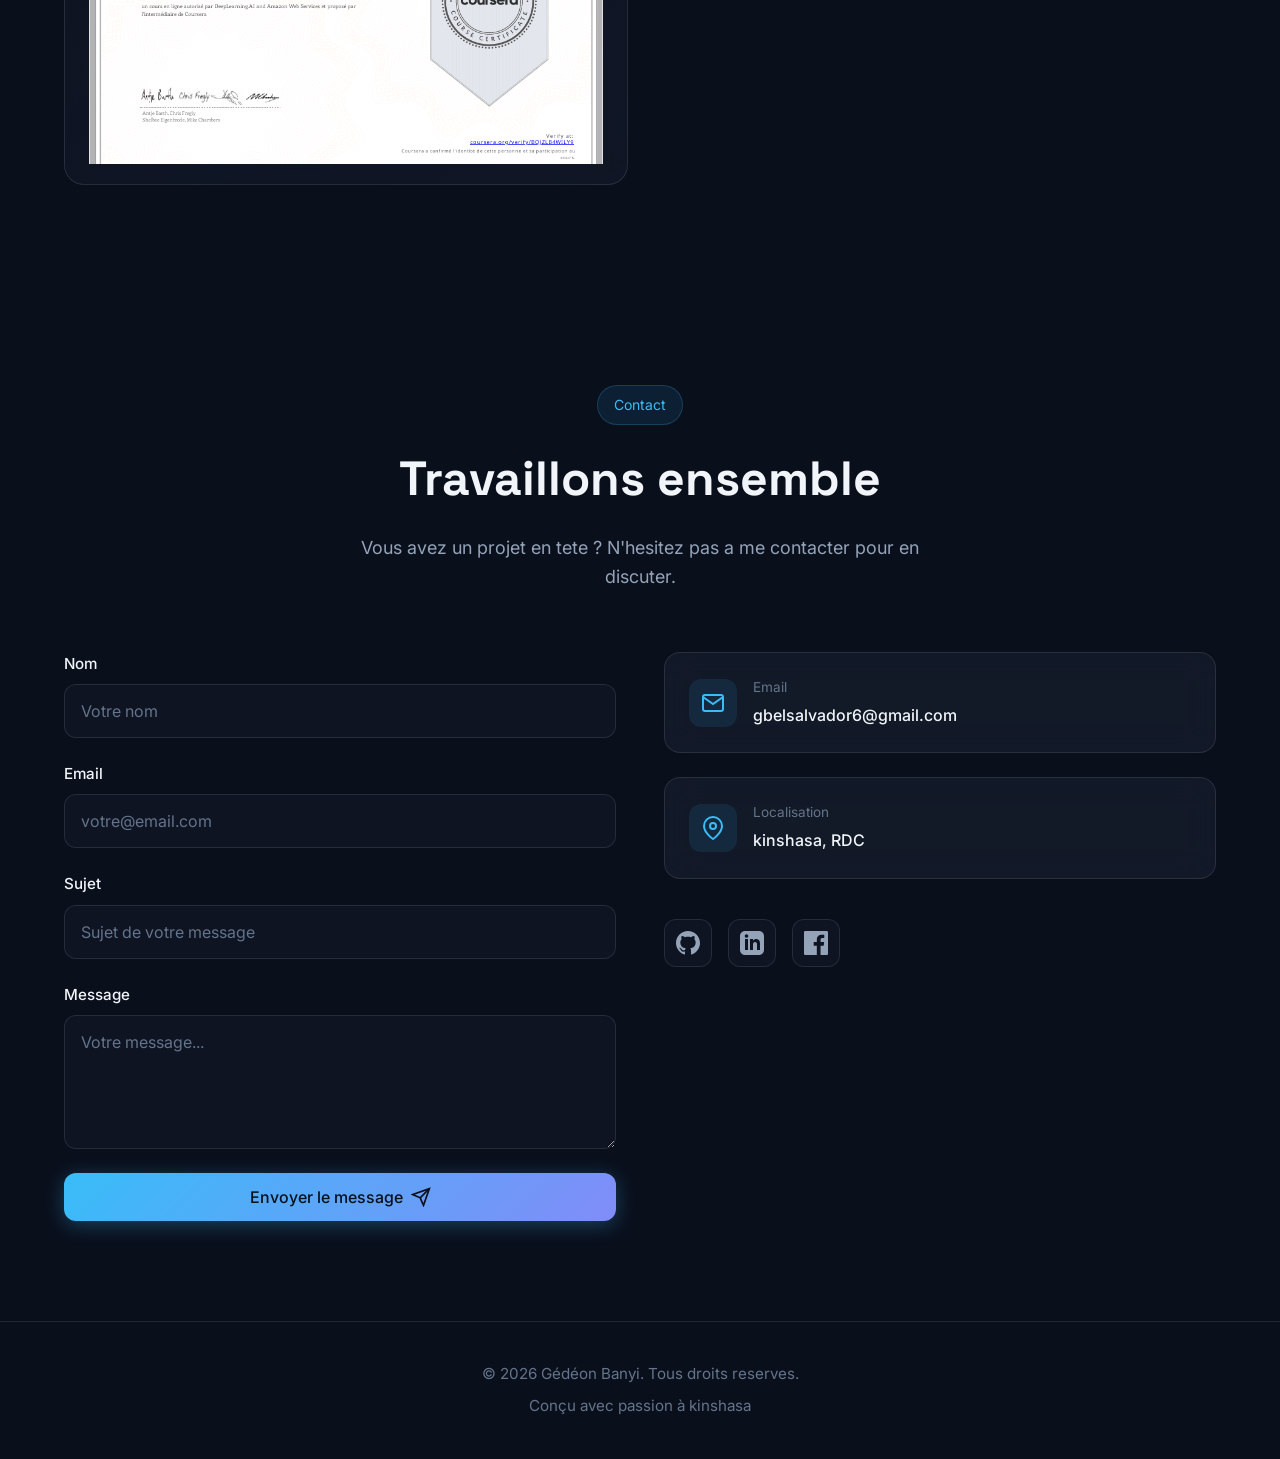
==== commit 17e742ec: "Update index.html" ====
--- a/index.html
+++ b/index.html
@@ -75,7 +75,7 @@
             </div>
             <div class="hero-stats">
                 <div class="stat">
-                    <span class="stat-number" data-target="3">0</span>
+                    <span class="stat-number" data-target="4">0</span>
                     <span class="stat-plus">+</span>
                     <span class="stat-label">Domaines d’expertise</span>
                 </div>
@@ -85,7 +85,7 @@
                     <span class="stat-label">Projets realises</span>
                 </div>
                 <div class="stat">
-                    <span class="stat-number" data-target="1">0</span>
+                    <span class="stat-number" data-target="2">0</span>
                     <span class="stat-plus">+</span>
                     <span class="stat-label">Expérience en startup tech</span>
                 </div>
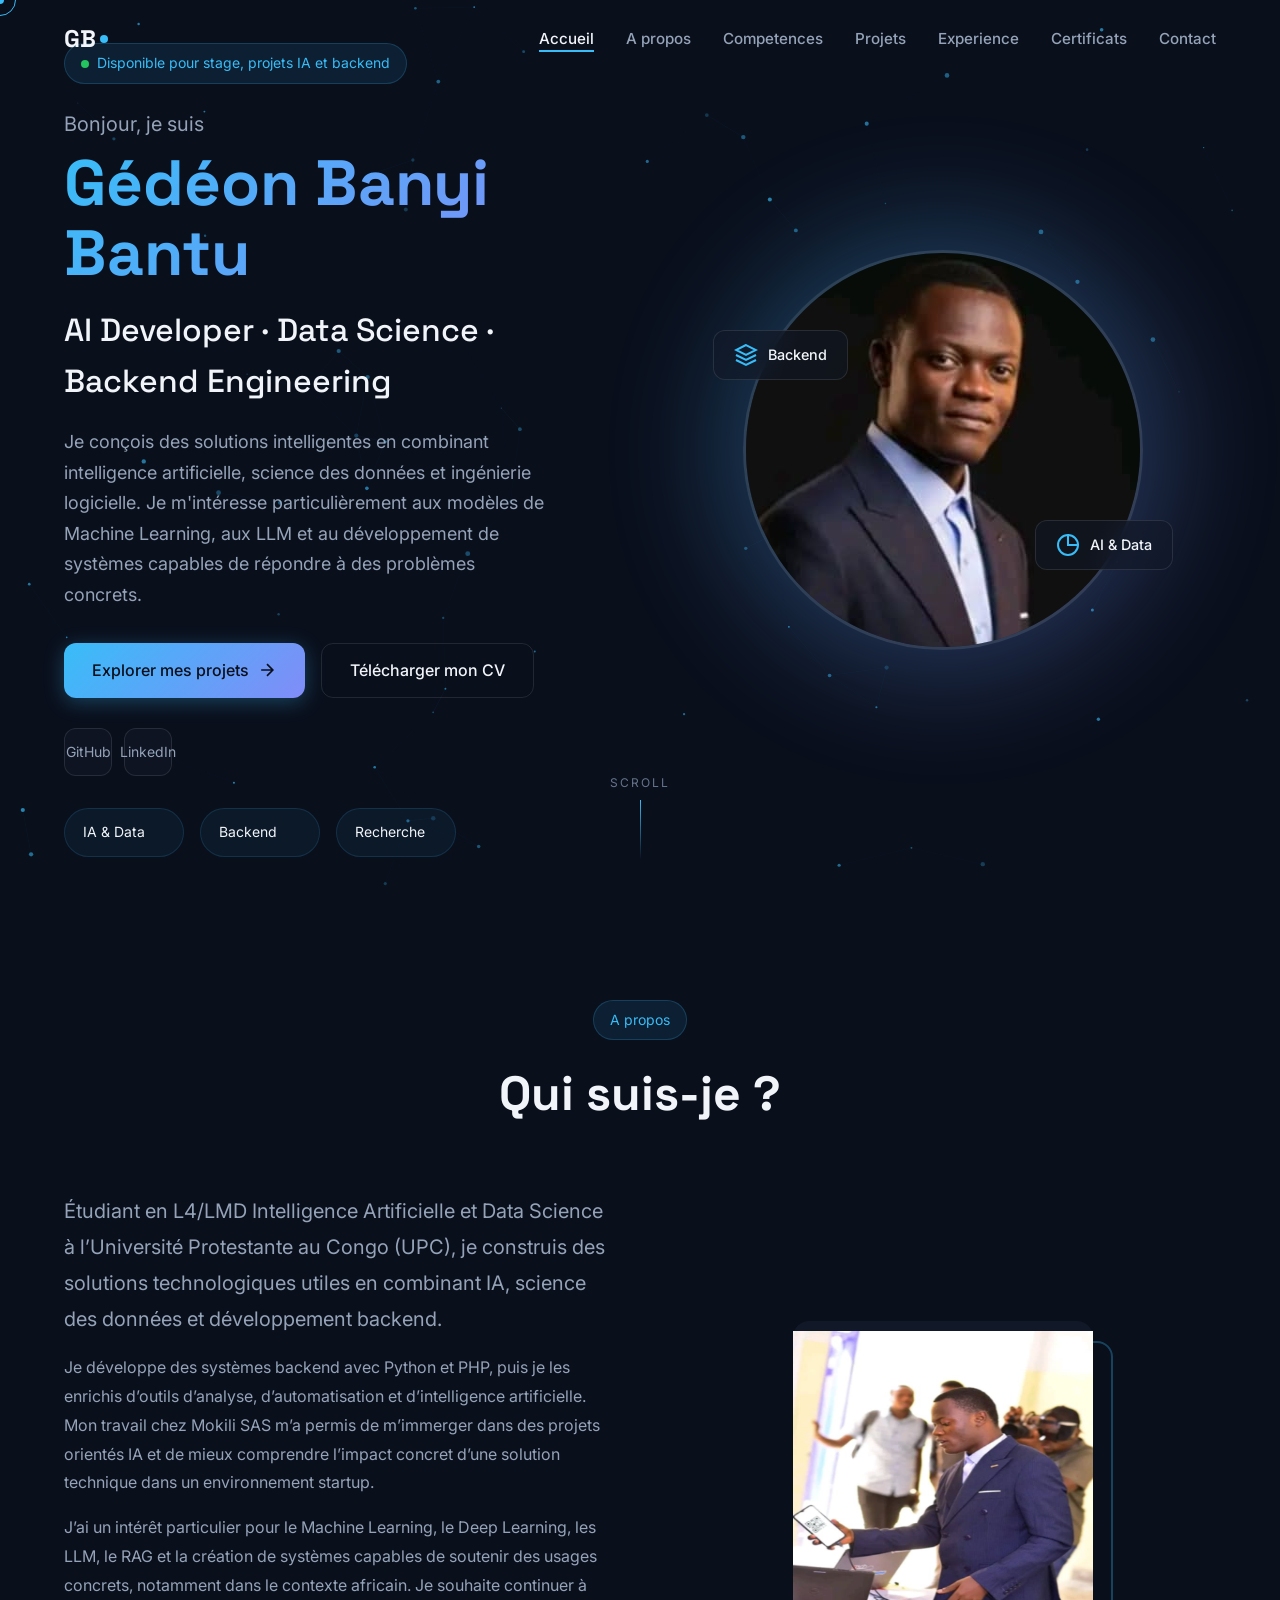
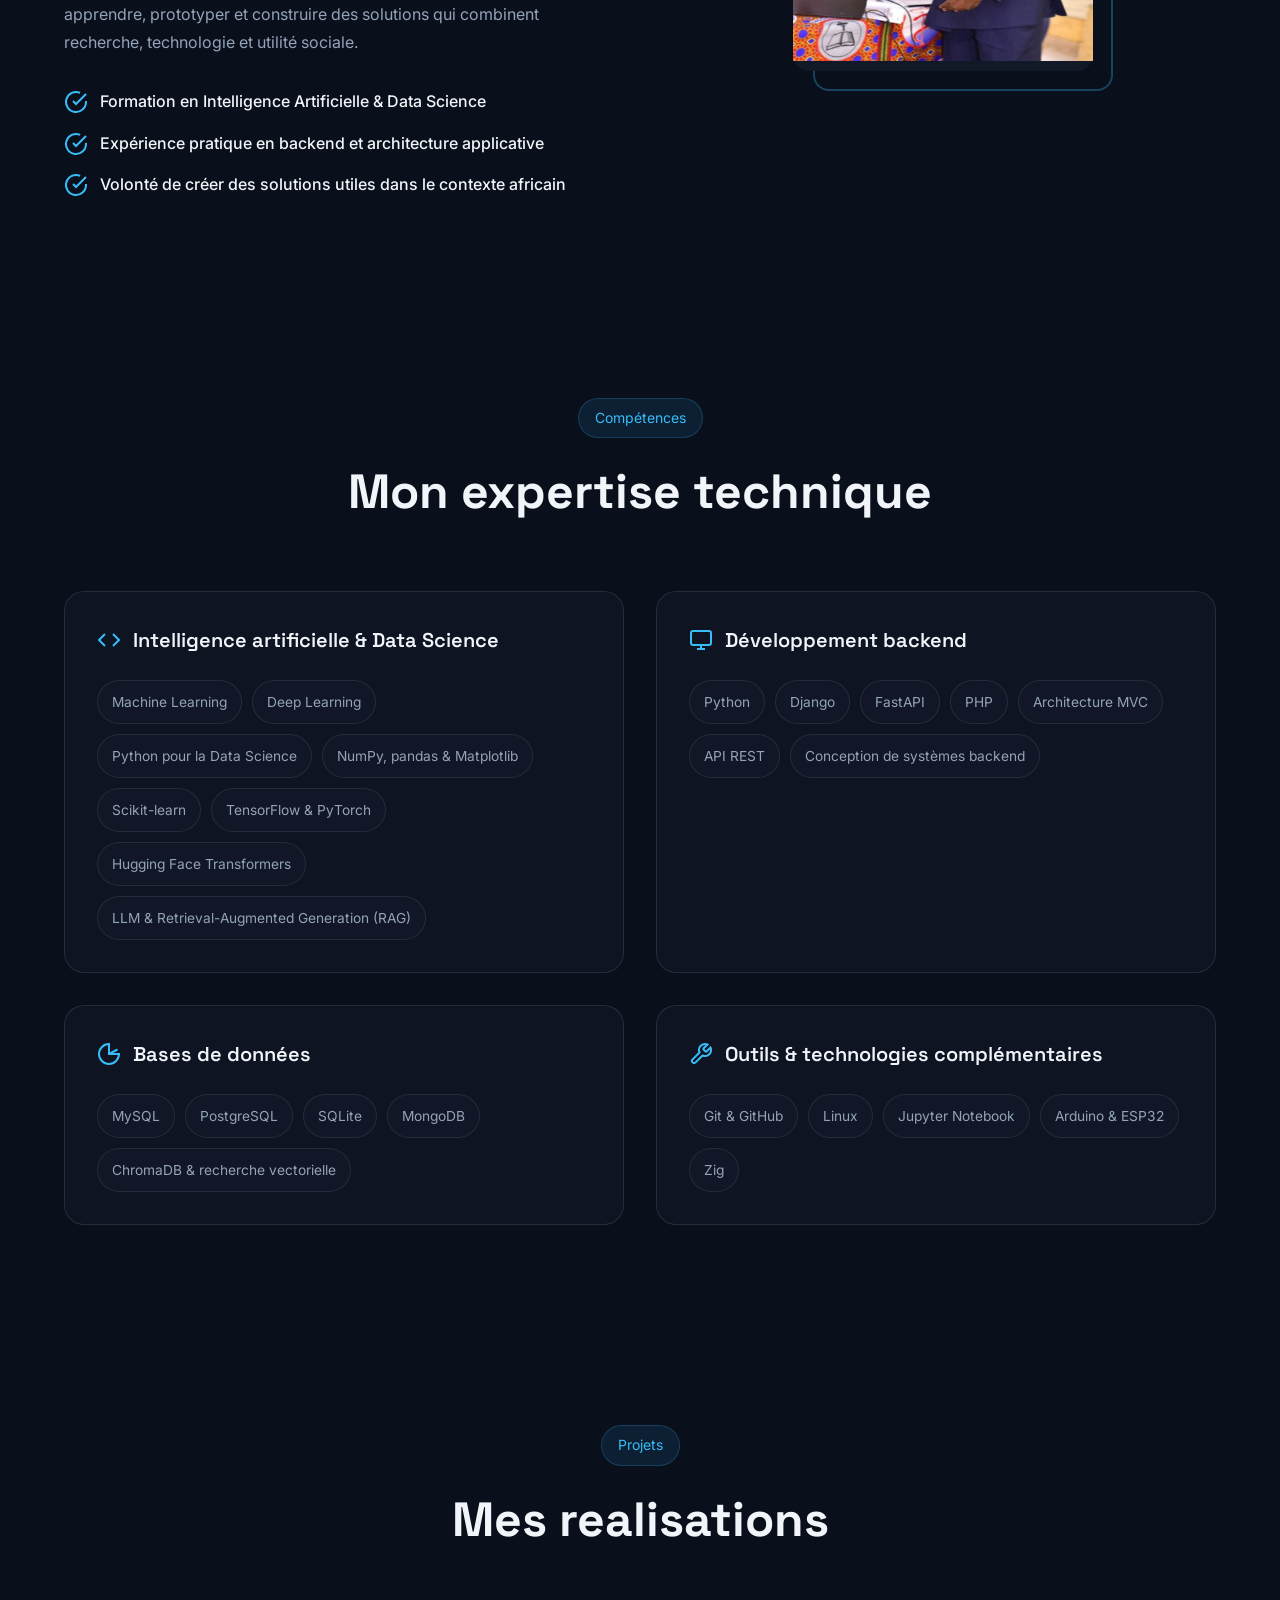
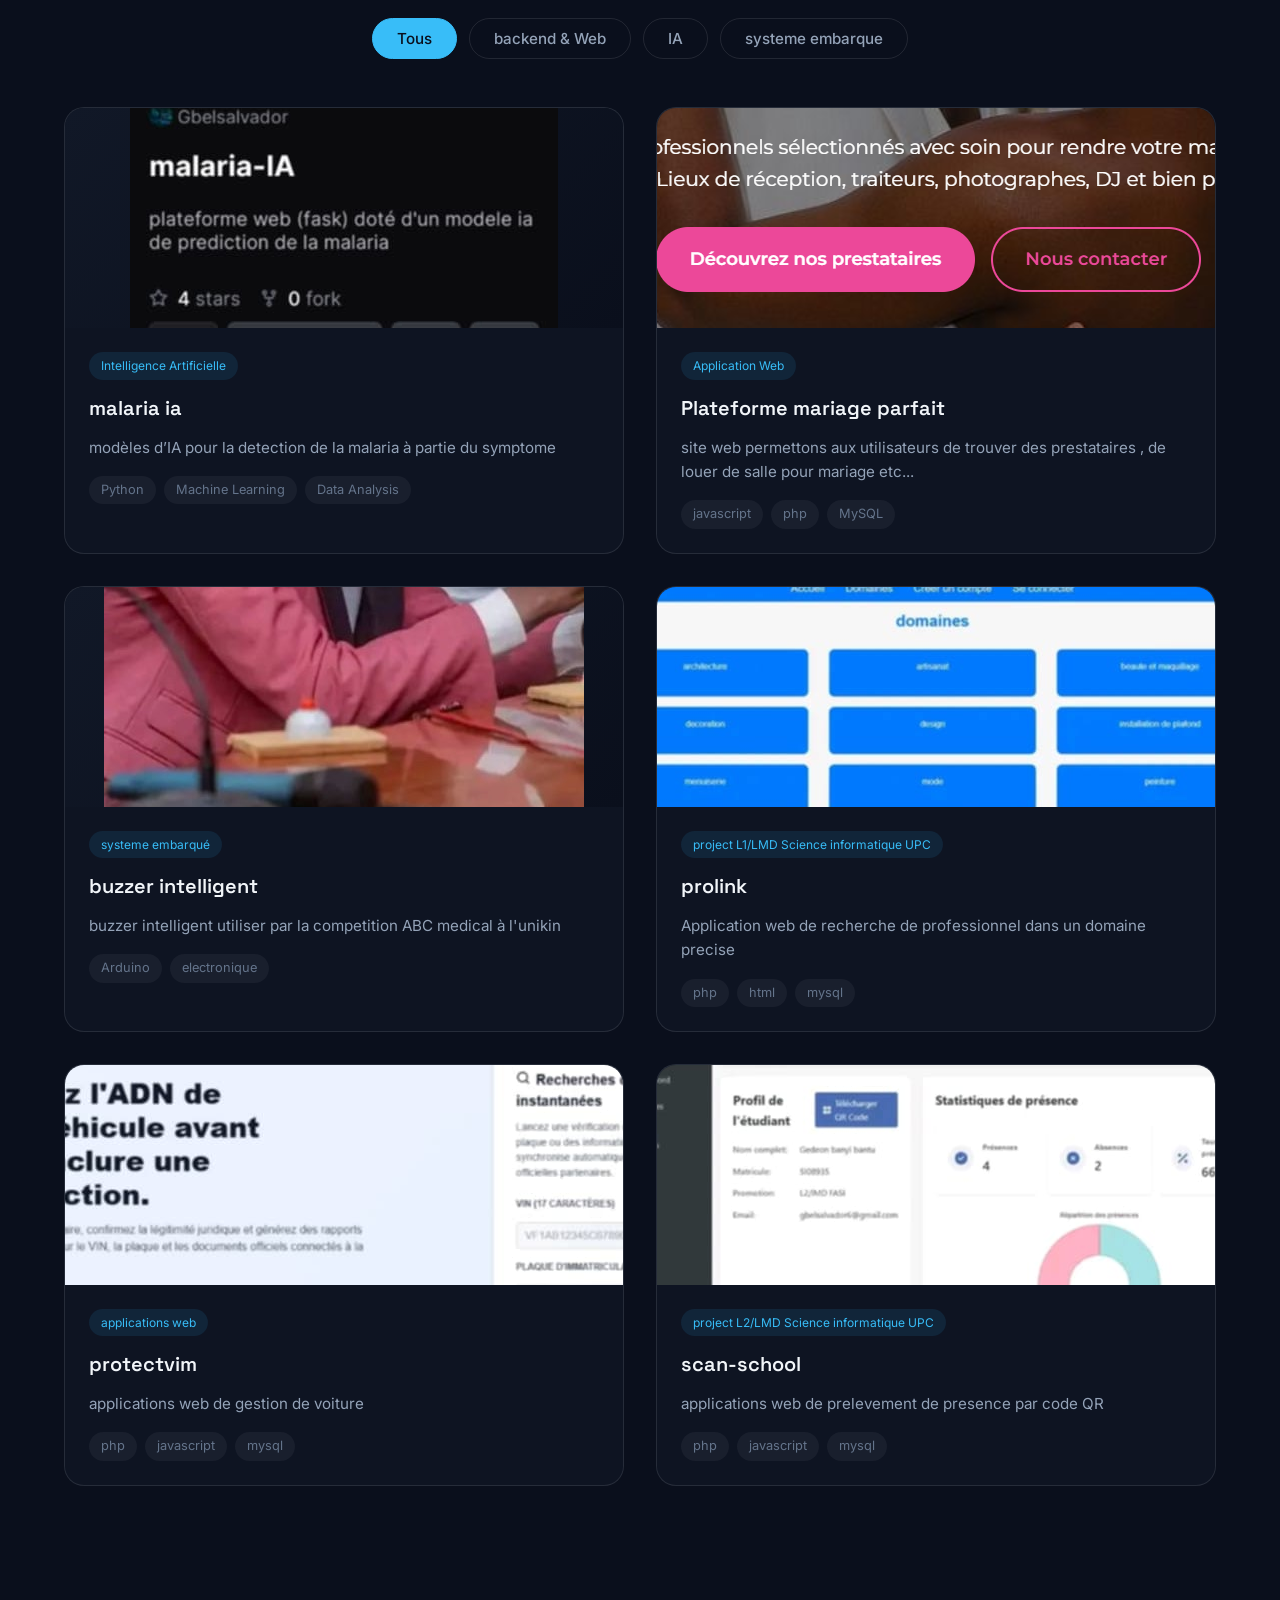
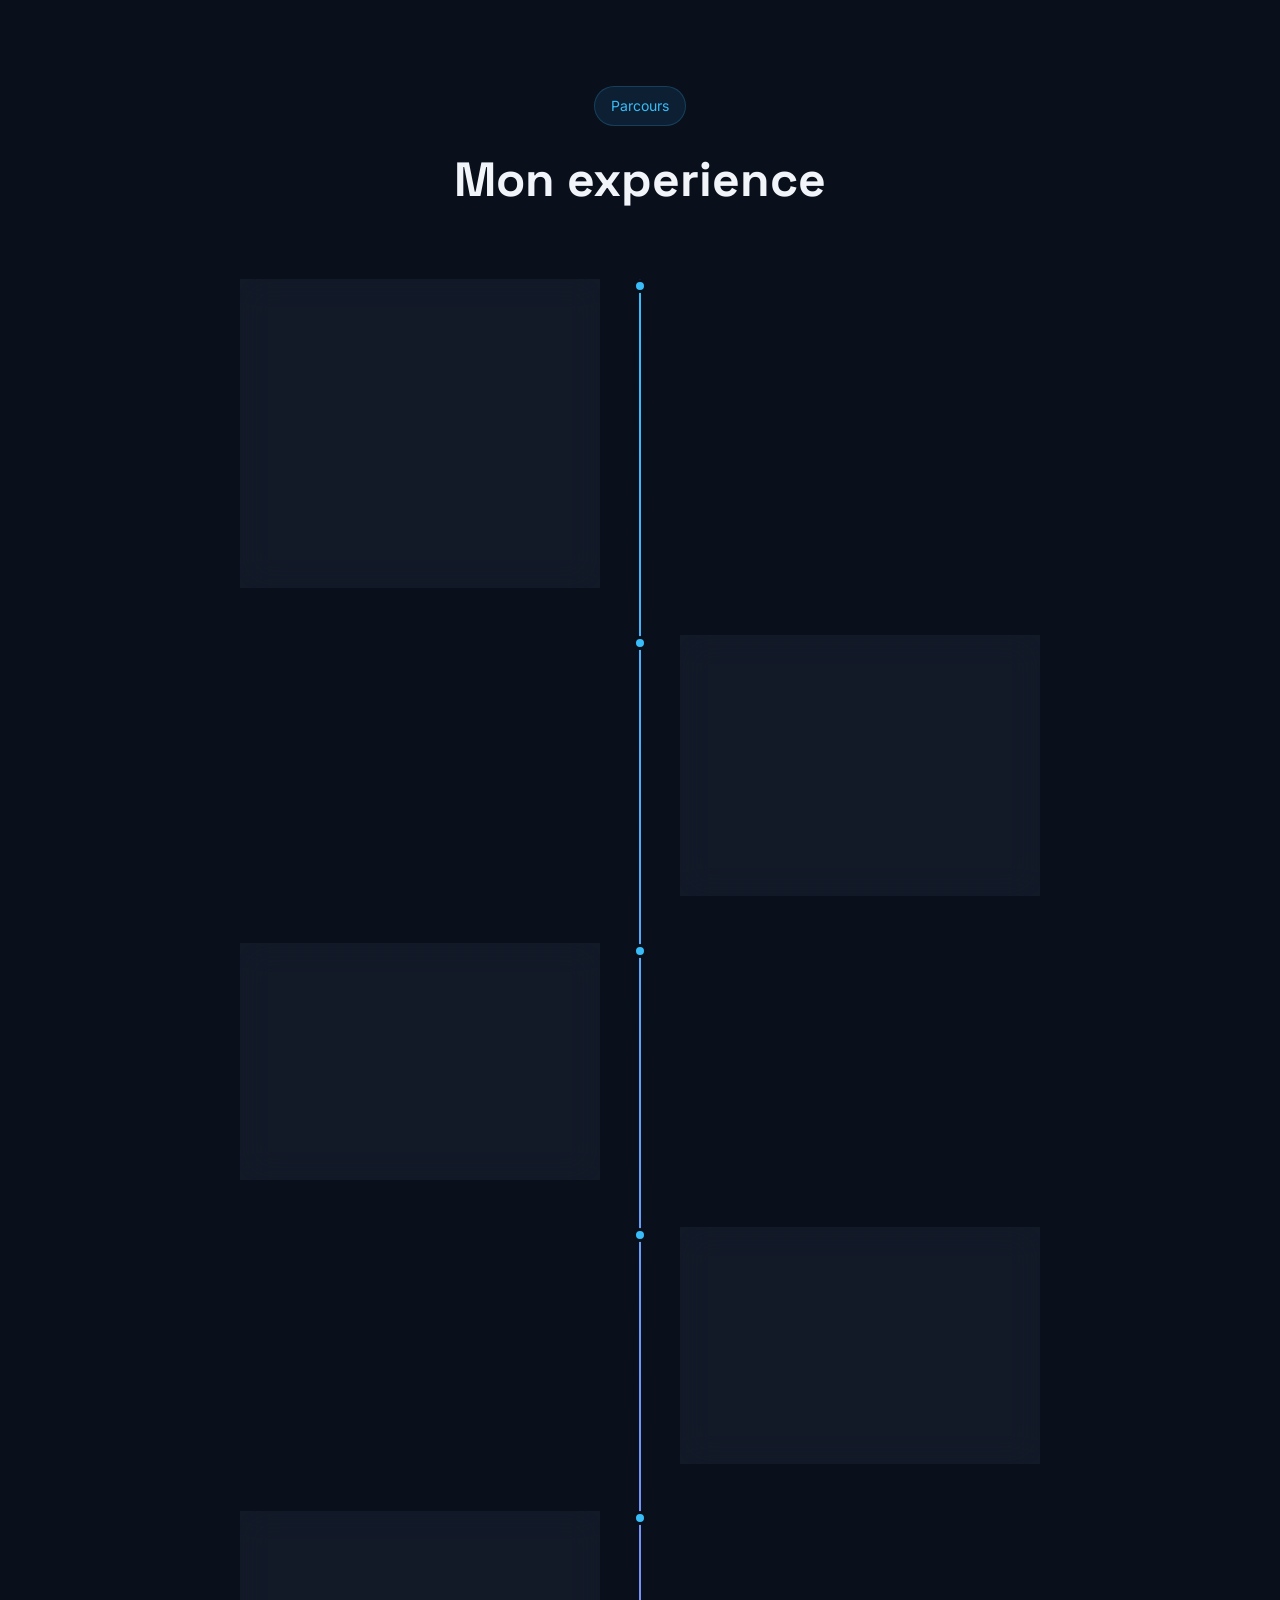
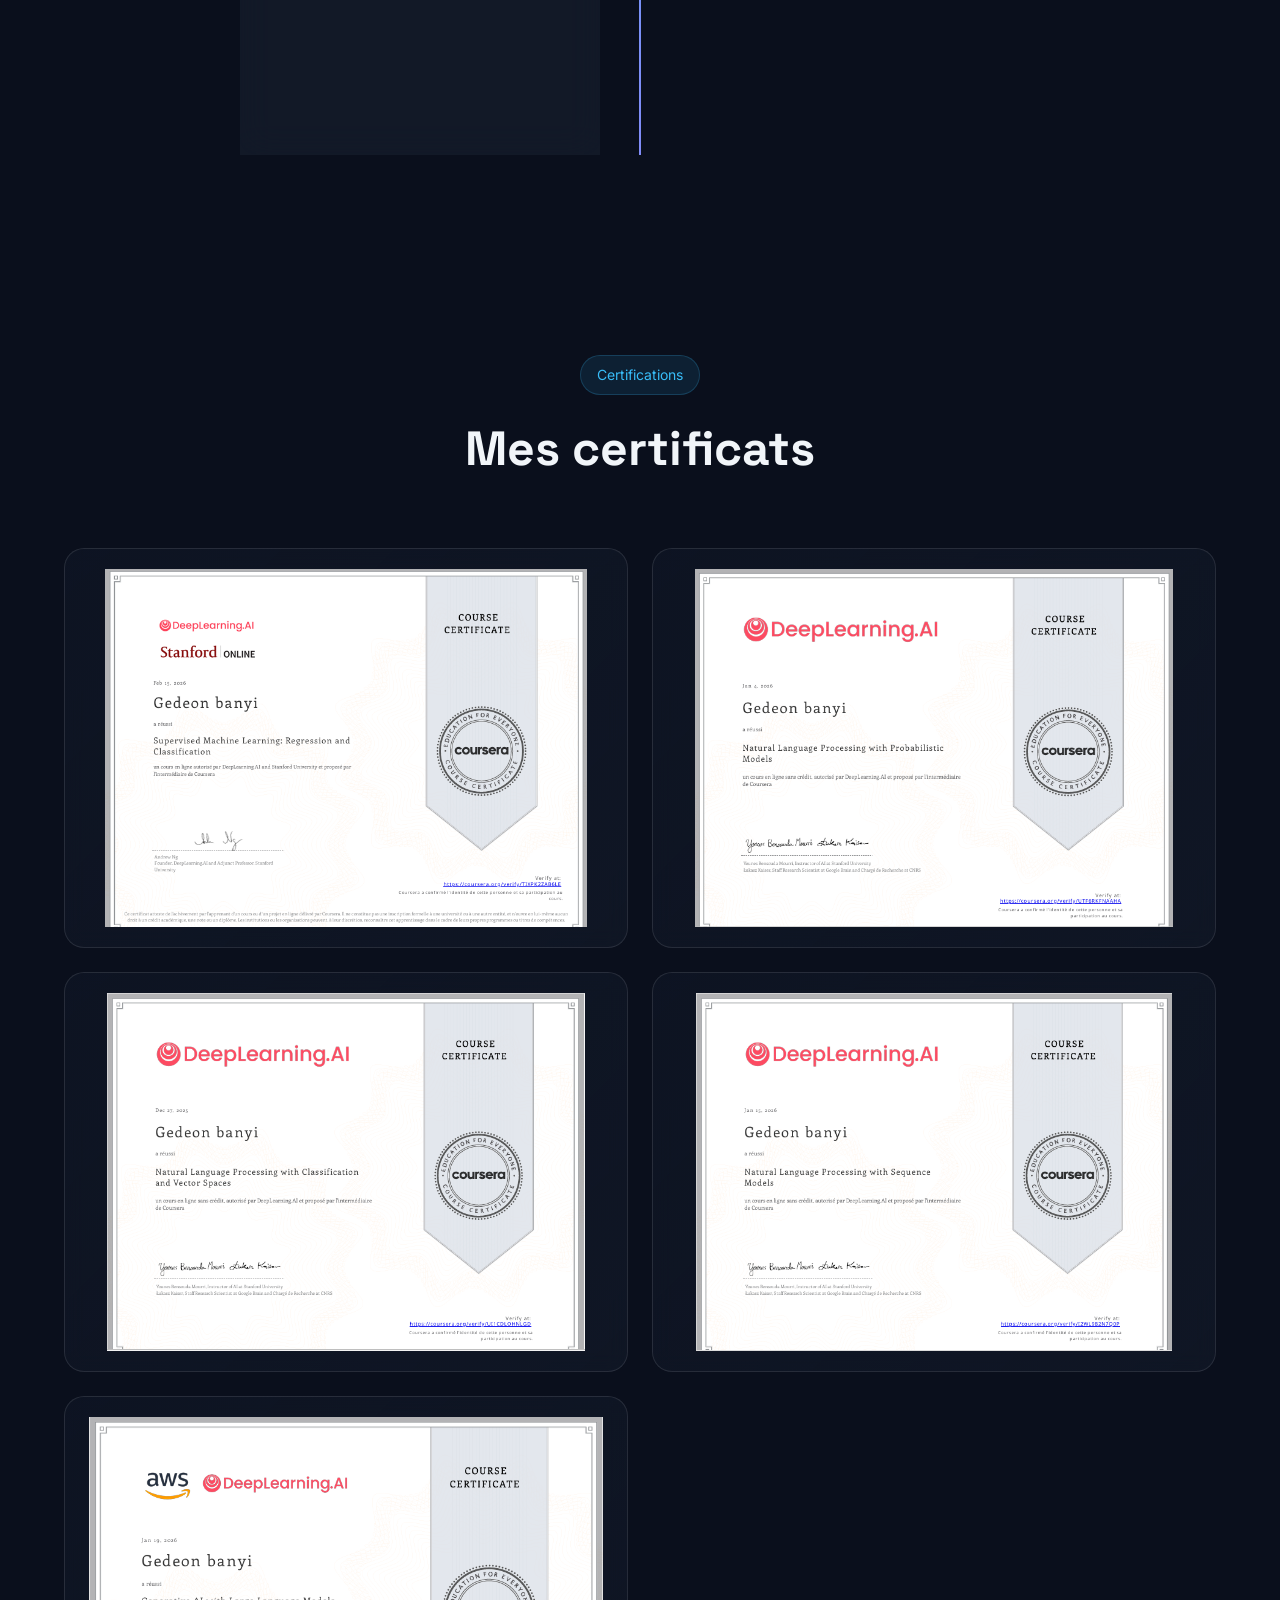
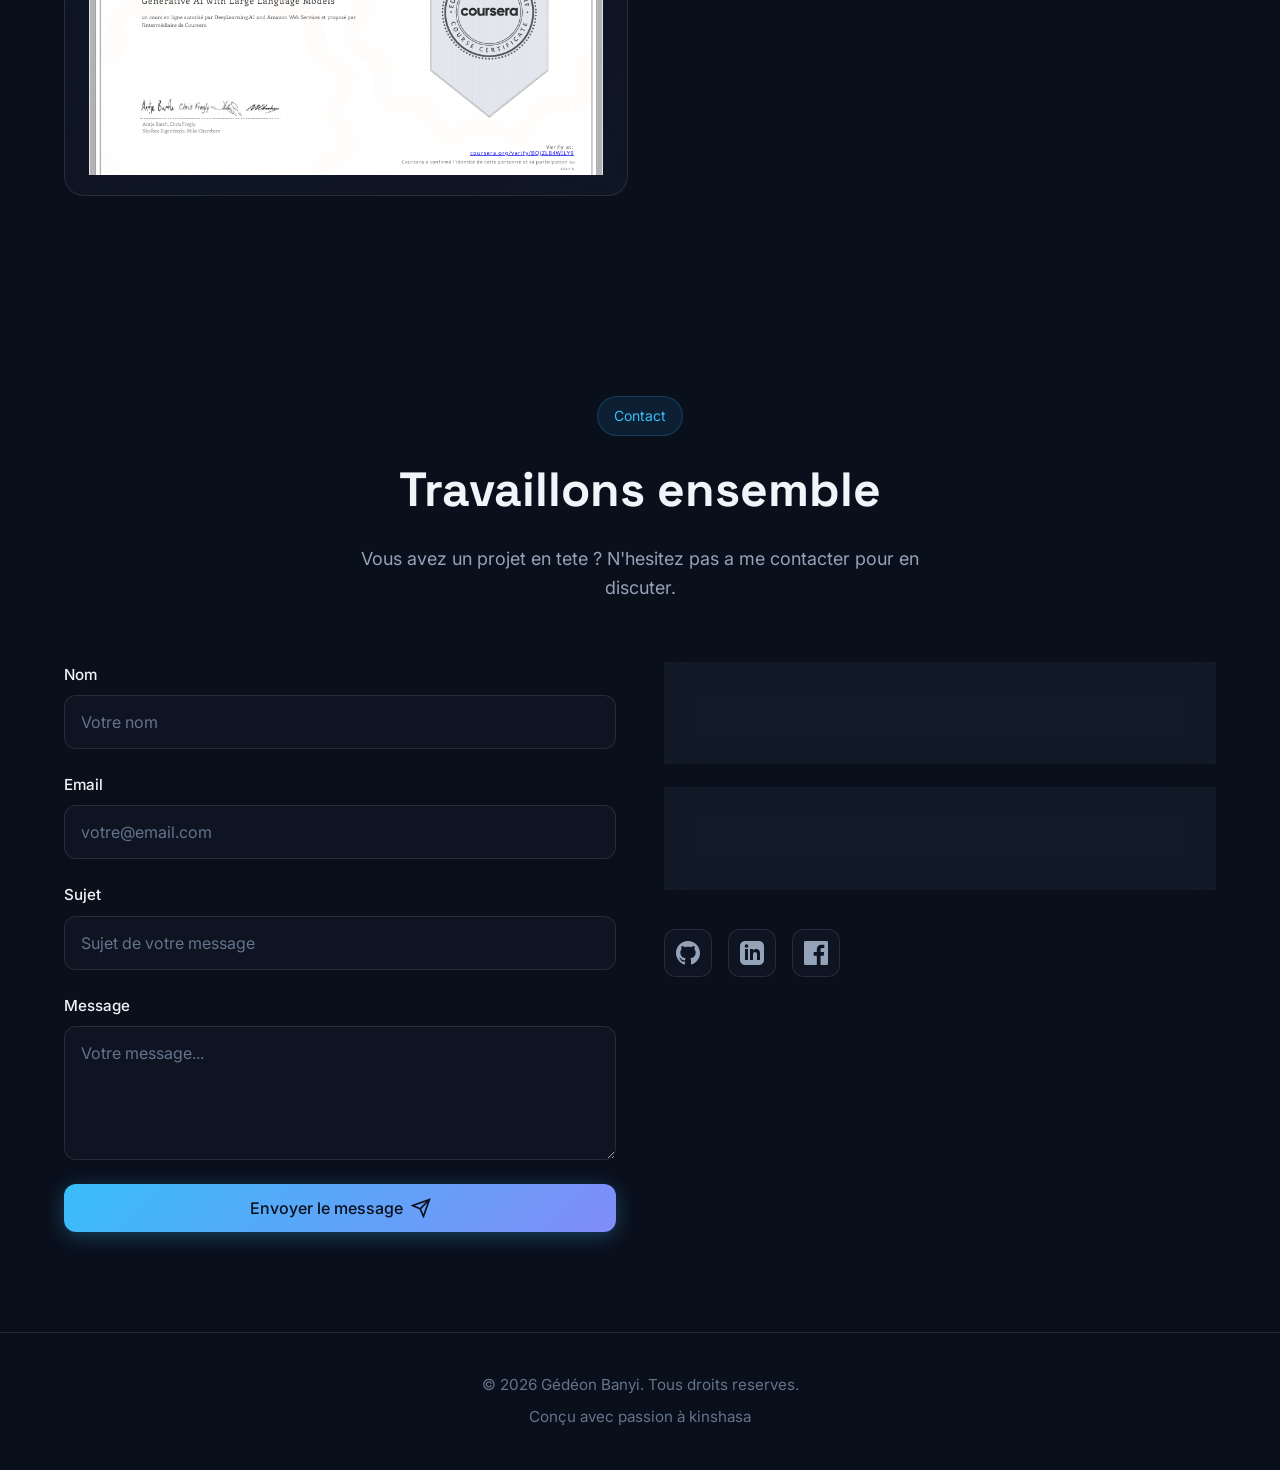
==== commit 73f85890: "update project" ====
--- a/index.html
+++ b/index.html
@@ -47,47 +47,43 @@
         <div class="hero-content">
             <div class="hero-badge">
                 <span class="badge-dot"></span>
-                Disponible pour de nouveaux projets
+                Disponible pour stage, projets IA et backend
             </div>
             <h1 class="hero-title">
                 <span class="title-line">Bonjour, je suis</span>
-                <span class="title-name text-gradient">Gédéon Banyi</span>
+                <span class="title-name text-gradient">Gédéon Banyi Bantu</span>
             </h1>
-            <p class="hero-subtitle">
-               Developpeur Backend • IA & Data Scientist 
-            </p>
+            <p class="hero-subtitle">AI Developer · Data Science · Backend Engineering</p>
             <p class="hero-description">
-                Je conçois des solutions numériques intelligentes et robustes,
-à l’intersection du backend, de l’intelligence artificielle
-et des systèmes embarqués.
-
+                Je conçois des solutions intelligentes en combinant intelligence artificielle,
+                science des données et ingénierie logicielle. Je m'intéresse particulièrement
+                aux modèles de Machine Learning, aux LLM et au développement de systèmes capables
+                de répondre à des problèmes concrets.
             </p>
             <div class="hero-buttons">
                 <a href="#projets" class="btn btn-primary">
-                    <span>Voir mes projets</span>
+                    <span>Explorer mes projets</span>
                     <svg width="20" height="20" viewBox="0 0 24 24" fill="none" stroke="currentColor" stroke-width="2">
                         <path d="M5 12h14M12 5l7 7-7 7"/>
                     </svg>
                 </a>
-                <a href="#contact" class="btn btn-secondary">
-                    <span>Me contacter</span>
+                <a href="cv.html" class="btn btn-secondary" download>
+                    <span>Télécharger mon CV</span>
                 </a>
             </div>
+            <div class="social-row" aria-label="Liens sociaux">
+                <a href="https://github.com/Gbelsalvador" target="_blank" rel="noreferrer" class="social-link small-link">GitHub</a>
+                <a href="https://www.linkedin.com/in/g%C3%A9d%C3%A9on-banyi-9394752b9/" target="_blank" rel="noreferrer" class="social-link small-link">LinkedIn</a>
+            </div>
             <div class="hero-stats">
-                <div class="stat">
-                    <span class="stat-number" data-target="4">0</span>
-                    <span class="stat-plus">+</span>
-                    <span class="stat-label">Domaines d’expertise</span>
-                </div>
-                <div class="stat">
-                    <span class="stat-number" data-target="15">0</span>
-                    <span class="stat-plus">+</span>
-                    <span class="stat-label">Projets realises</span>
-                </div>
-                <div class="stat">
-                    <span class="stat-number" data-target="2">0</span>
-                    <span class="stat-plus">+</span>
-                    <span class="stat-label">Expérience en startup tech</span>
+                <div class="stat stat-pill">
+                    <span class="stat-label">IA & Data</span>
+                </div>
+                <div class="stat stat-pill">
+                    <span class="stat-label">Backend</span>
+                </div>
+                <div class="stat stat-pill">
+                    <span class="stat-label">Recherche</span>
                 </div>
             </div>
         </div>
@@ -96,21 +92,21 @@
                 <div class="hero-image-glow"></div>
                 <div class="hero-image">
                     <div class="avatar-placeholder">
-                        <img src="images/photo_11.jpg" alt="Gédéon Banyi">
+                        <img src="images/photo_11.jpg" alt="Gédéon Banyi Bantu">
                     </div>
                 </div>
                 <div class="floating-card card-1">
                     <svg width="24" height="24" viewBox="0 0 24 24" fill="none" stroke="currentColor" stroke-width="2">
                         <path d="M12 2L2 7l10 5 10-5-10-5zM2 17l10 5 10-5M2 12l10 5 10-5"/>
                     </svg>
-                    <span>backend</span>
+                    <span>Backend</span>
                 </div>
                 <div class="floating-card card-2">
                     <svg width="24" height="24" viewBox="0 0 24 24" fill="none" stroke="currentColor" stroke-width="2">
                         <path d="M12 2a10 10 0 1 0 10 10H12V2z"/>
                         <path d="M12 2a10 10 0 0 1 10 10"/>
                     </svg>
-                    <span>IA & Data</span>
+                    <span>AI & Data</span>
                 </div>
             </div>
         </div>
@@ -130,19 +126,18 @@
             <div class="about-content">
                 <div class="about-text">
                     <p class="about-intro">
-                        Étudiant en L4/LMD Intelligence Artificielle et Data Science à l’Université
-Protestante au Congo (UPC), je suis passionné par la conception de systèmes
-intelligents capables de résoudre des problèmes concrets du monde réel.
+                        Étudiant en L4/LMD Intelligence Artificielle et Data Science à l’Université Protestante au Congo (UPC),
+                        je construis des solutions technologiques utiles en combinant IA, science des données et développement backend.
                     </p>
                     <p>
-                        Développeur backend spécialisé en PHP et Python (Django & fastapi ), je travaille
-également sur des projets en intelligence artificielle et en systèmes
-embarqués à base d’Arduino, combinant logiciel et matériel.
+                        Je développe des systèmes backend avec Python et PHP, puis je les enrichis d’outils d’analyse,
+                        d’automatisation et d’intelligence artificielle. Mon travail chez Mokili SAS m’a permis de m’immerger
+                        dans des projets orientés IA et de mieux comprendre l’impact concret d’une solution technique dans un environnement startup.
                     </p>
                     <p>
-                        Mon parcours m’a permis d’évoluer dans l’écosystème startup, où j’ai acquis
-une solide expérience en développement backend, architecture applicative
-et travail en équipe sur des projets à impact réel.
+                        J’ai un intérêt particulier pour le Machine Learning, le Deep Learning, les LLM, le RAG et la création
+                        de systèmes capables de soutenir des usages concrets, notamment dans le contexte africain. Je souhaite
+                        continuer à apprendre, prototyper et construire des solutions qui combinent recherche, technologie et utilité sociale.
                     </p>
                     <div class="about-highlights">
                         <div class="highlight">
@@ -150,21 +145,21 @@
                                 <path d="M22 11.08V12a10 10 0 1 1-5.93-9.14"/>
                                 <polyline points="22 4 12 14.01 9 11.01"/>
                             </svg>
-                            <span>Code propre et maintenable</span>
+                            <span>Formation en Intelligence Artificielle & Data Science</span>
                         </div>
                         <div class="highlight">
                             <svg width="24" height="24" viewBox="0 0 24 24" fill="none" stroke="currentColor" stroke-width="2">
                                 <path d="M22 11.08V12a10 10 0 1 1-5.93-9.14"/>
                                 <polyline points="22 4 12 14.01 9 11.01"/>
                             </svg>
-                            <span>Solutions performantes et évolutives</span>
+                            <span>Expérience pratique en backend et architecture applicative</span>
                         </div>
                         <div class="highlight">
                             <svg width="24" height="24" viewBox="0 0 24 24" fill="none" stroke="currentColor" stroke-width="2">
                                 <path d="M22 11.08V12a10 10 0 1 1-5.93-9.14"/>
                                 <polyline points="22 4 12 14.01 9 11.01"/>
                             </svg>
-                            <span>Approche orientée problème réel</span>
+                            <span>Volonté de créer des solutions utiles dans le contexte africain</span>
                         </div>
                     </div>
                 </div>
@@ -172,7 +167,7 @@
                     <div class="image-frame">
                         <div class="frame-decoration"></div>
                         <div class="about-avatar">
-                            <img src="images/photo_2.jpg" alt="Gédéon Banyi" width="320px" height="330px">
+                            <img src="images/photo_2.jpg" alt="Gédéon Banyi" width="320" height="330">
                         </div>
                     </div>
                 </div>
@@ -184,7 +179,7 @@
     <section class="section skills" id="competences">
         <div class="container">
             <div class="section-header">
-                <span class="section-tag">Competences</span>
+                <span class="section-tag">Compétences</span>
                 <h2 class="section-title">Mon expertise technique</h2>
             </div>
             <div class="skills-grid">
@@ -194,27 +189,20 @@
                             <polyline points="16 18 22 12 16 6"/>
                             <polyline points="8 6 2 12 8 18"/>
                         </svg>
-                        Développement backend et API
+                        Intelligence artificielle & Data Science
                     </h3>
                     <div class="skill-items">
-                        <div class="skill-item" data-level="95">
-                            <span class="skill-name">PHP (architecture MVC)</span>
-                            <div class="skill-bar"><div class="skill-progress"></div></div>
-                        </div>
-                        <div class="skill-item" data-level="90">
-                            <span class="skill-name">Python (Django && fastapi)</span>
-                            <div class="skill-bar"><div class="skill-progress"></div></div>
-                        </div>
-                        <div class="skill-item" data-level="92">
-                            <span class="skill-name">API REST</span>
-                            <div class="skill-bar"><div class="skill-progress"></div></div>
-                        </div>
-                        <div class="skill-item" data-level="85">
-                            <span class="skill-name">MySQL / PostgreSQL/SQLite</span>
-                            <div class="skill-bar"><div class="skill-progress"></div></div>
-                        </div>
-                    </div>
-                </div>
+                        <div class="skill-item"><span class="skill-name">Machine Learning</span></div>
+                        <div class="skill-item"><span class="skill-name">Deep Learning</span></div>
+                        <div class="skill-item"><span class="skill-name">Python pour la Data Science</span></div>
+                        <div class="skill-item"><span class="skill-name">NumPy, pandas & Matplotlib</span></div>
+                        <div class="skill-item"><span class="skill-name">Scikit-learn</span></div>
+                        <div class="skill-item"><span class="skill-name">TensorFlow & PyTorch</span></div>
+                        <div class="skill-item"><span class="skill-name">Hugging Face Transformers</span></div>
+                        <div class="skill-item"><span class="skill-name">LLM & Retrieval-Augmented Generation (RAG)</span></div>
+                    </div>
+                </div>
+
                 <div class="skill-category">
                     <h3 class="category-title">
                         <svg width="24" height="24" viewBox="0 0 24 24" fill="none" stroke="currentColor" stroke-width="2">
@@ -222,78 +210,49 @@
                             <line x1="8" y1="21" x2="16" y2="21"/>
                             <line x1="12" y1="17" x2="12" y2="21"/>
                         </svg>
-                        Systèmes embarqués
+                        Développement backend
                     </h3>
                     <div class="skill-items">
-                        <div class="skill-item" data-level="90">
-                            <span class="skill-name">Arduino && ESP32</span>
-                            <div class="skill-bar"><div class="skill-progress"></div></div>
-                        </div>
-                        <div class="skill-item" data-level="88">
-                            <span class="skill-name">Capteurs & actionneurs</span>
-                            <div class="skill-bar"><div class="skill-progress"></div></div>
-                        </div>
-                        <div class="skill-item" data-level="85">
-                            <span class="skill-name">tinyML</span>
-                            <div class="skill-bar"><div class="skill-progress"></div></div>
-                        </div>
-                        <div class="skill-item" data-level="82">
-                            <span class="skill-name">electronique</span>
-                            <div class="skill-bar"><div class="skill-progress"></div></div>
-                        </div>
-                    </div>
-                </div>
+                        <div class="skill-item"><span class="skill-name">Python</span></div>
+                        <div class="skill-item"><span class="skill-name">Django</span></div>
+                        <div class="skill-item"><span class="skill-name">FastAPI</span></div>
+                        <div class="skill-item"><span class="skill-name">PHP</span></div>
+                        <div class="skill-item"><span class="skill-name">Architecture MVC</span></div>
+                        <div class="skill-item"><span class="skill-name">API REST</span></div>
+                        <div class="skill-item"><span class="skill-name">Conception de systèmes backend</span></div>
+                    </div>
+                </div>
+
                 <div class="skill-category">
                     <h3 class="category-title">
                         <svg width="24" height="24" viewBox="0 0 24 24" fill="none" stroke="currentColor" stroke-width="2">
                             <path d="M12 2a10 10 0 1 0 10 10H12V2z"/>
                             <path d="M20.5 7.5L12 12"/>
                         </svg>
-                        Conception de solutions intelligentes
+                        Bases de données
                     </h3>
                     <div class="skill-items">
-                        <div class="skill-item" data-level="88">
-                            <span class="skill-name">Machine Learning && Deep learning</span>
-                            <div class="skill-bar"><div class="skill-progress"></div></div>
-                        </div>
-                        <div class="skill-item" data-level="85">
-                            <span class="skill-name">Analyse de données</span>
-                            <div class="skill-bar"><div class="skill-progress"></div></div>
-                        </div>
-                        <div class="skill-item" data-level="80">
-                            <span class="skill-name">LLM && RAG</span>
-                            <div class="skill-bar"><div class="skill-progress"></div></div>
-                        </div>
-                        <div class="skill-item" data-level="52">
-                            <span class="skill-name">Notions de NLP et Vision par ordinateur</span>
-                            <div class="skill-bar"><div class="skill-progress"></div></div>
-                        </div>
-                    </div>
-                </div>
+                        <div class="skill-item"><span class="skill-name">MySQL</span></div>
+                        <div class="skill-item"><span class="skill-name">PostgreSQL</span></div>
+                        <div class="skill-item"><span class="skill-name">SQLite</span></div>
+                        <div class="skill-item"><span class="skill-name">MongoDB</span></div>
+                        <div class="skill-item"><span class="skill-name">ChromaDB & recherche vectorielle</span></div>
+                    </div>
+                </div>
+
                 <div class="skill-category">
                     <h3 class="category-title">
                         <svg width="24" height="24" viewBox="0 0 24 24" fill="none" stroke="currentColor" stroke-width="2">
                             <path d="M14.7 6.3a1 1 0 0 0 0 1.4l1.6 1.6a1 1 0 0 0 1.4 0l3.77-3.77a6 6 0 0 1-7.94 7.94l-6.91 6.91a2.12 2.12 0 0 1-3-3l6.91-6.91a6 6 0 0 1 7.94-7.94l-3.76 3.76z"/>
                         </svg>
-                        Outils & Environnement
+                        Outils & technologies complémentaires
                     </h3>
                     <div class="skill-items">
-                        <div class="skill-item" data-level="90">
-                            <span class="skill-name">Git / GitHub</span>
-                            <div class="skill-bar"><div class="skill-progress"></div></div>
-                        </div>
-                        <div class="skill-item" data-level="85">
-                            <span class="skill-name">proteus</span>
-                            <div class="skill-bar"><div class="skill-progress"></div></div>
-                        </div>
-                        <div class="skill-item" data-level="80">
-                            <span class="skill-name">jupyter notebook</span>
-                            <div class="skill-bar"><div class="skill-progress"></div></div>
-                        </div>
-                        <div class="skill-item" data-level="78">
-                            <span class="skill-name">XAMPP/WAMP</span>
-                            <div class="skill-bar"><div class="skill-progress"></div></div>
-                        </div>
+                        <div class="skill-item"><span class="skill-name">Git & GitHub</span></div>
+                        <div class="skill-item"><span class="skill-name">Linux</span></div>
+                        <div class="skill-item"><span class="skill-name">Jupyter Notebook</span></div>
+                        <div class="skill-item"><span class="skill-name">Arduino & ESP32</span></div>
+                        <div class="skill-item"><span class="skill-name">Zig</span></div>
                     </div>
                 </div>
             </div>
--- a/style.css
+++ b/style.css
@@ -440,7 +440,7 @@
     flex-wrap: wrap;
     gap: 16px;
     justify-content: center;
-    margin-bottom: 48px;
+    margin-bottom: 30px;
 }
 
 @media (min-width: 1024px) {
@@ -449,9 +449,36 @@
     }
 }
 
+.social-row {
+    display: flex;
+    flex-wrap: wrap;
+    gap: 12px;
+    justify-content: center;
+    margin-bottom: 32px;
+}
+
+@media (min-width: 1024px) {
+    .social-row {
+        justify-content: flex-start;
+    }
+}
+
+.small-link {
+    width: auto;
+    padding: 0 18px;
+    height: 42px;
+    font-size: 0.875rem;
+    text-decoration: none;
+    border-radius: 999px;
+    background: rgba(255, 255, 255, 0.02);
+    border: 1px solid var(--border-color);
+    color: var(--text-primary);
+}
+
 .hero-stats {
     display: flex;
-    gap: 32px;
+    flex-wrap: wrap;
+    gap: 16px;
     justify-content: center;
 }
 
@@ -469,6 +496,14 @@
     .stat {
         text-align: left;
     }
+}
+
+.stat-pill {
+    min-width: 120px;
+    padding: 12px 18px;
+    background: rgba(56, 189, 248, 0.06);
+    border: 1px solid rgba(56, 189, 248, 0.15);
+    border-radius: 999px;
 }
 
 .stat-number {
@@ -488,8 +523,8 @@
 .stat-label {
     display: block;
     font-size: 0.875rem;
-    color: var(--text-muted);
-    margin-top: 4px;
+    color: var(--text-primary);
+    margin-top: 0;
 }
 
 /* Hero Visual */
@@ -785,34 +820,33 @@
 
 .skill-items {
     display: flex;
-    flex-direction: column;
-    gap: 20px;
+    flex-wrap: wrap;
+    gap: 10px;
 }
 
 .skill-item {
     position: relative;
+    padding: 10px 14px;
+    background: rgba(255, 255, 255, 0.02);
+    border: 1px solid rgba(148, 163, 184, 0.14);
+    border-radius: 999px;
+    display: inline-flex;
+    align-items: center;
 }
 
 .skill-name {
     display: block;
-    font-size: 0.95rem;
+    font-size: 0.86rem;
     color: var(--text-secondary);
-    margin-bottom: 8px;
+    margin-bottom: 0;
 }
 
 .skill-bar {
-    height: 6px;
-    background: rgba(255, 255, 255, 0.1);
-    border-radius: 3px;
-    overflow: hidden;
+    display: none;
 }
 
 .skill-progress {
-    height: 100%;
-    background: var(--accent-gradient);
-    border-radius: 3px;
-    width: 0;
-    transition: width 1.5s ease-out;
+    display: none;
 }
 
 /* ========================================
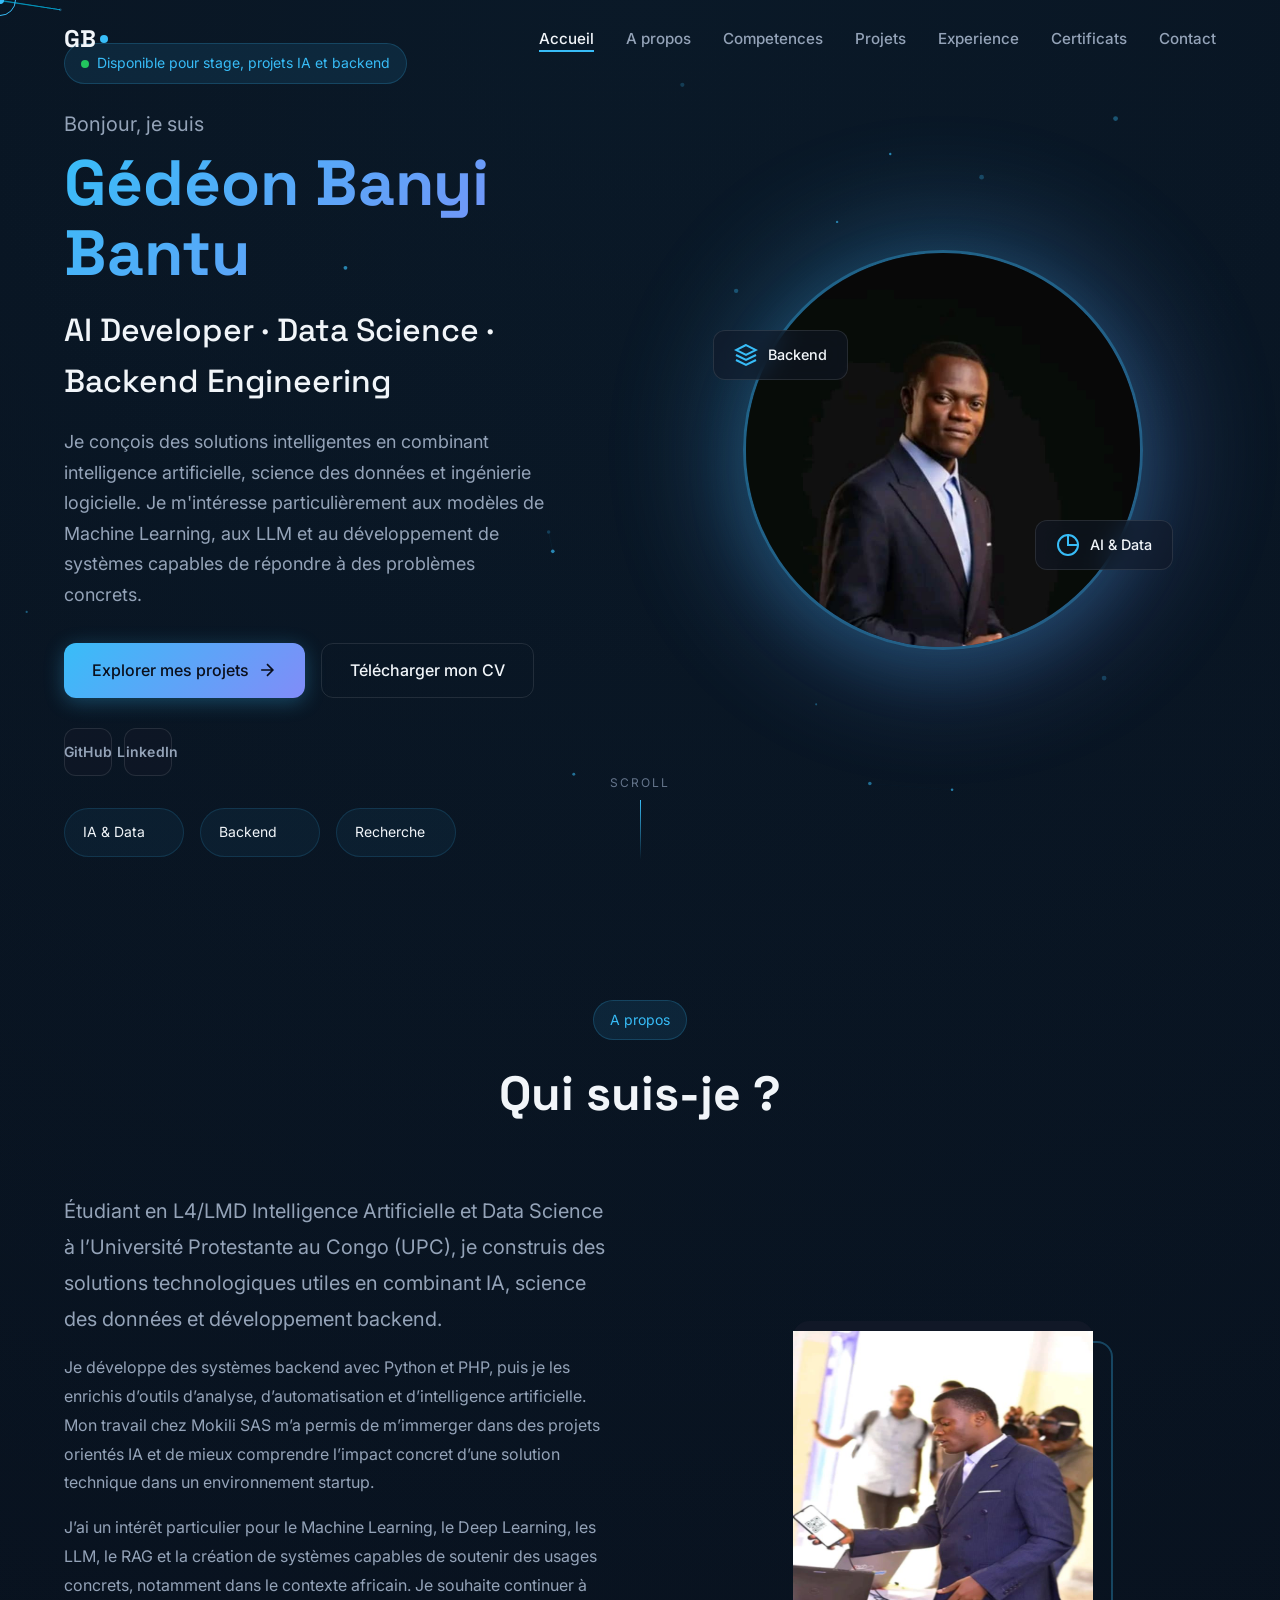
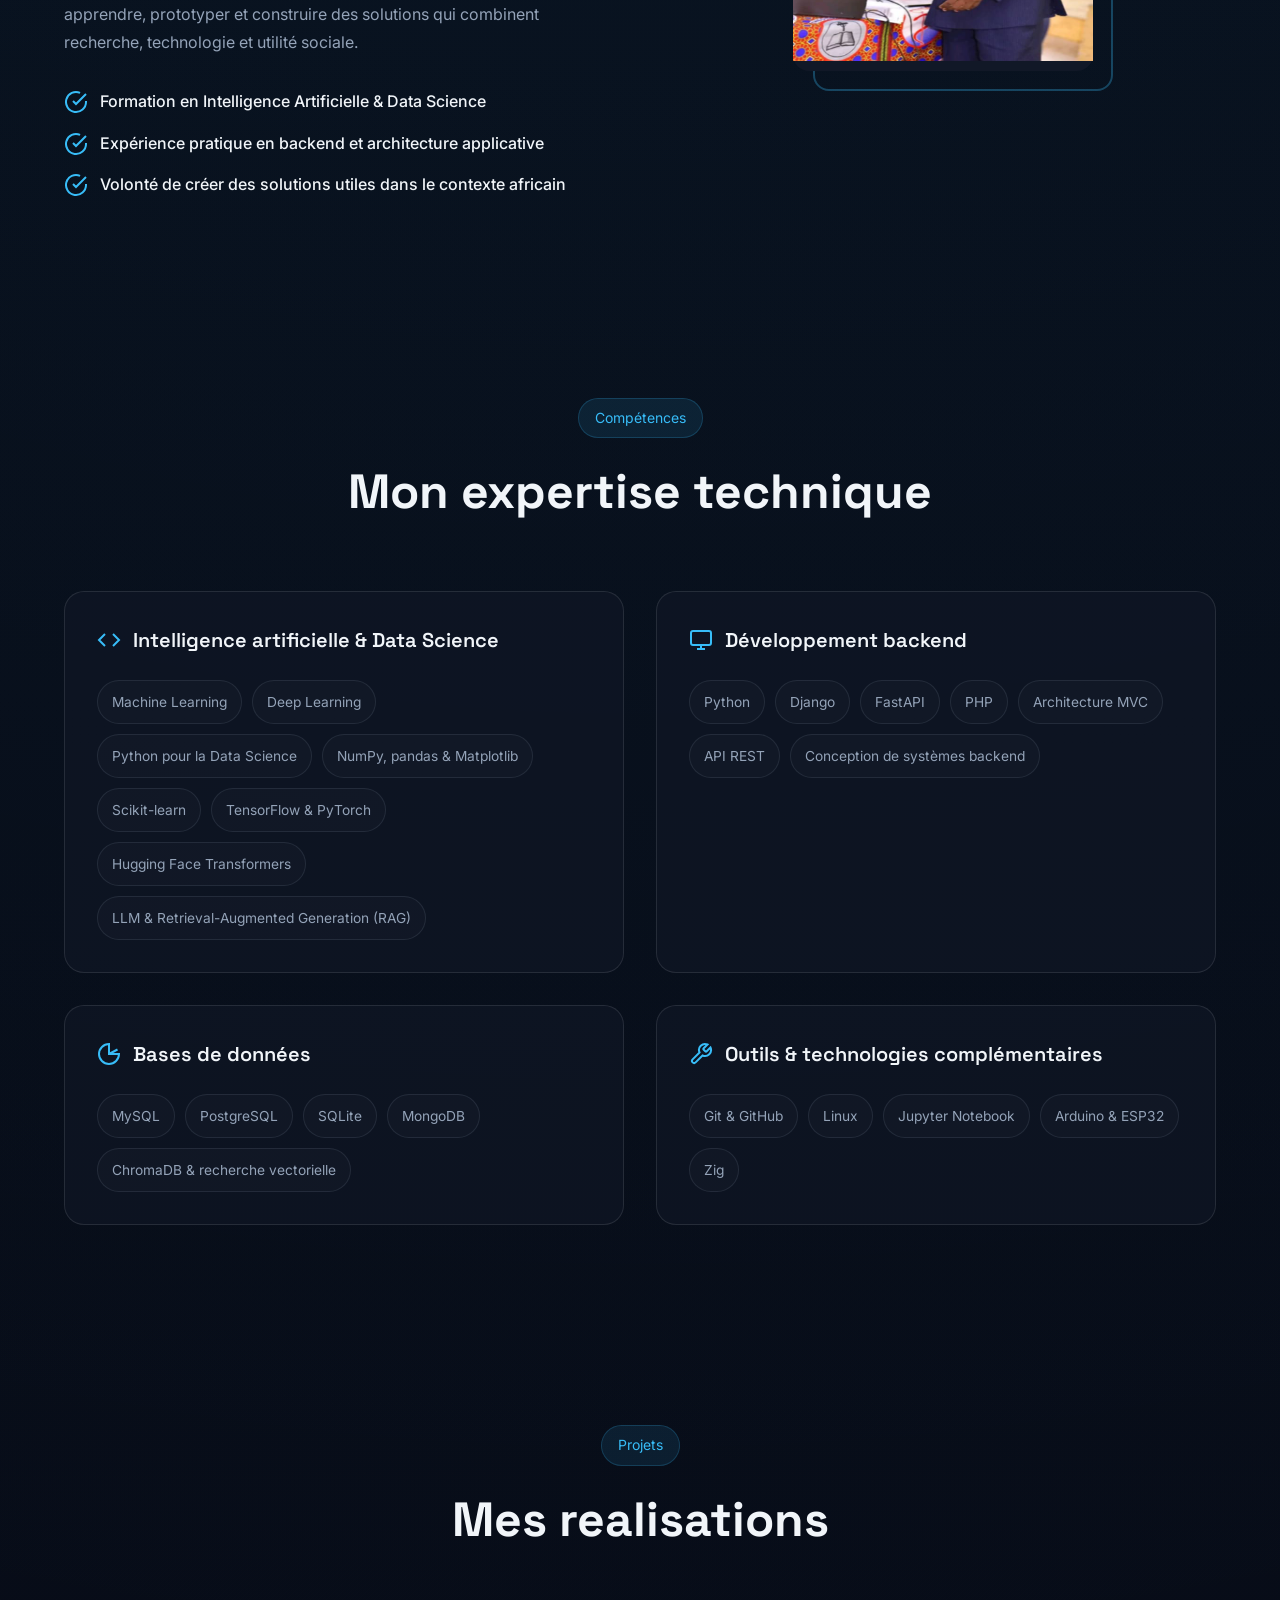
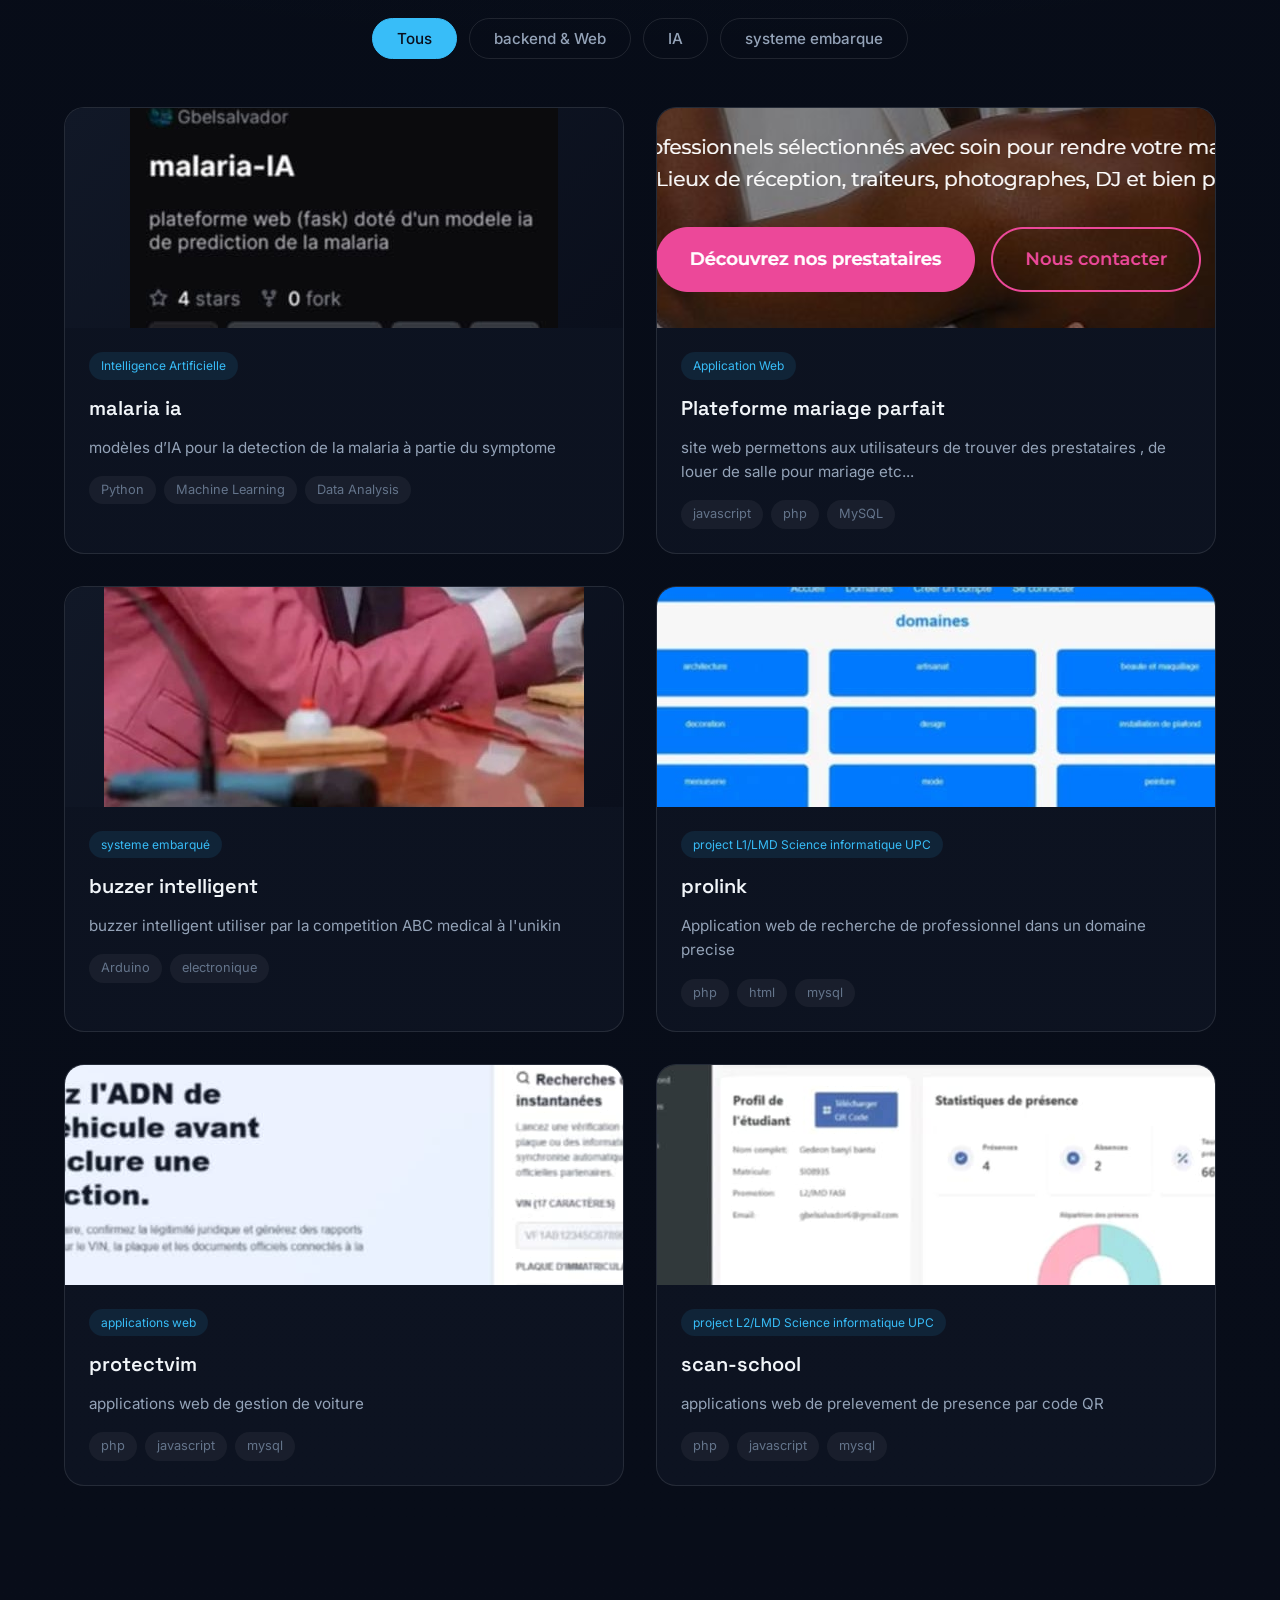
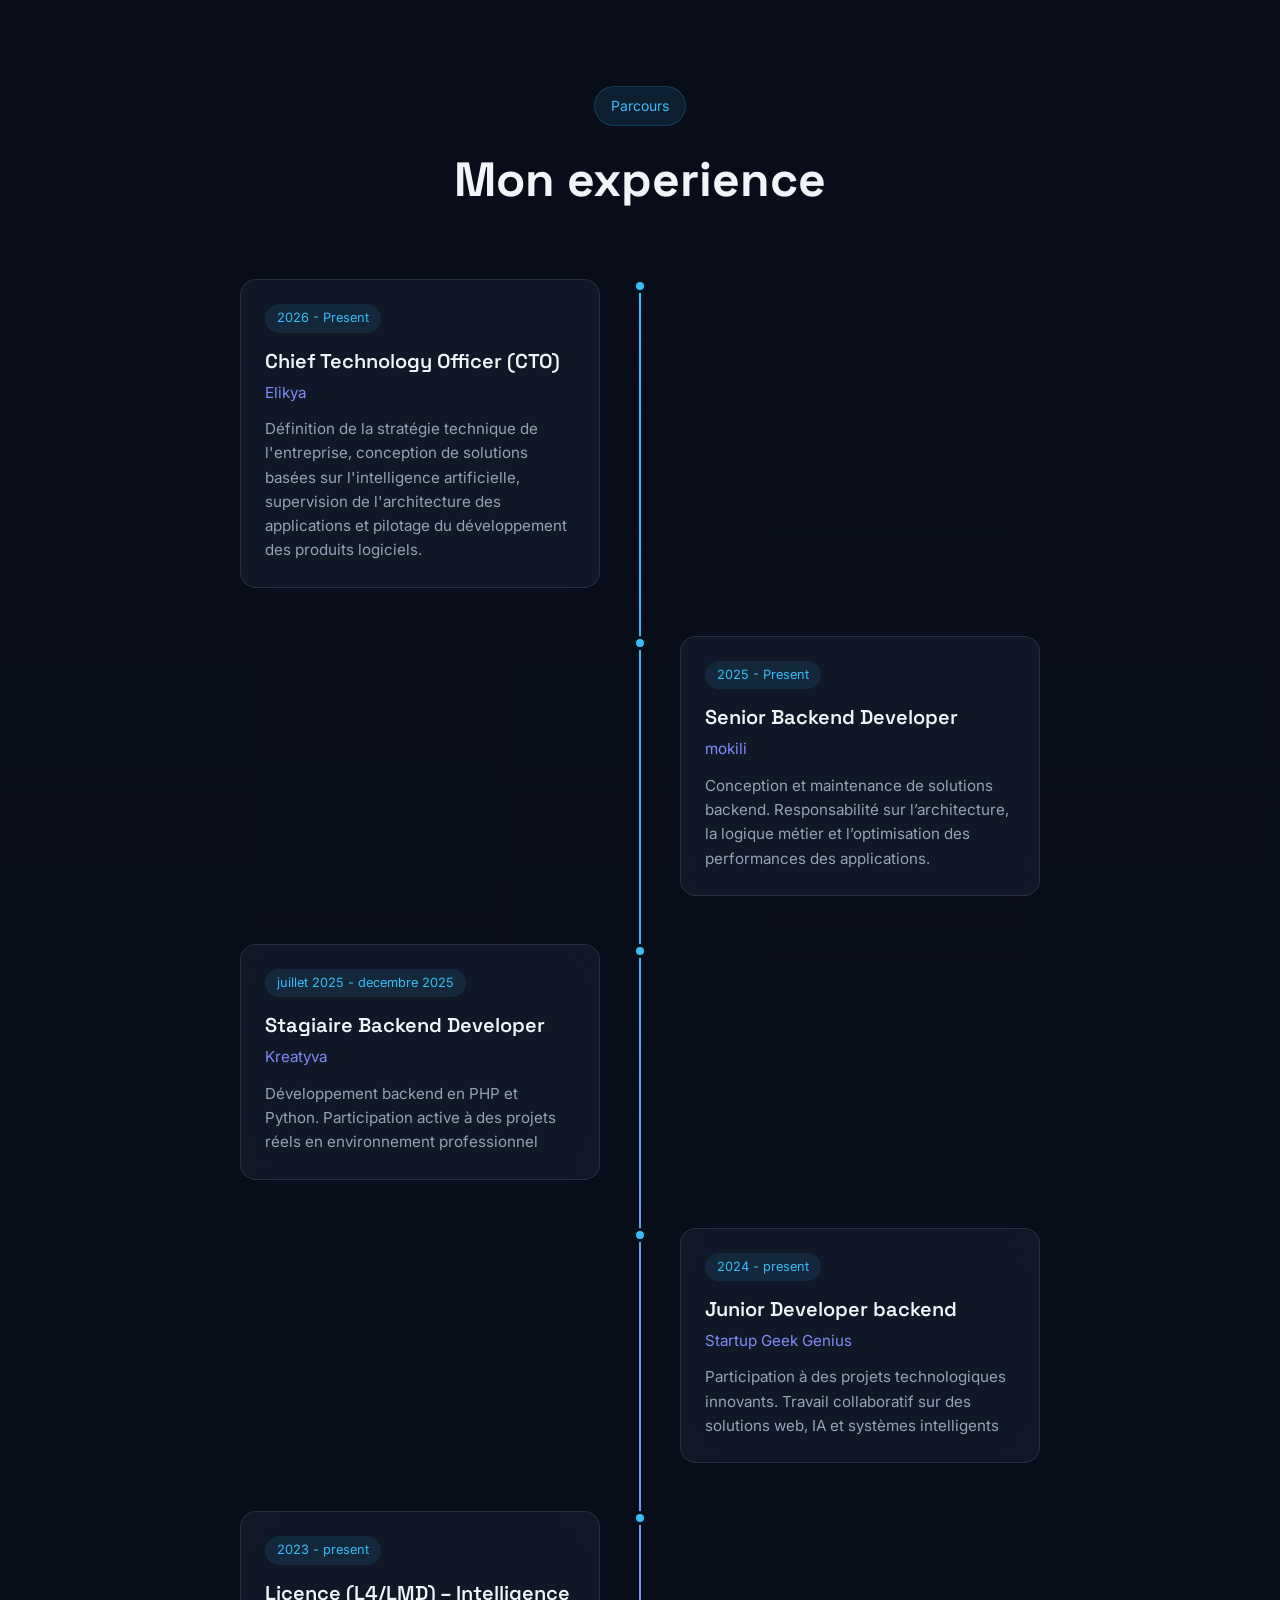
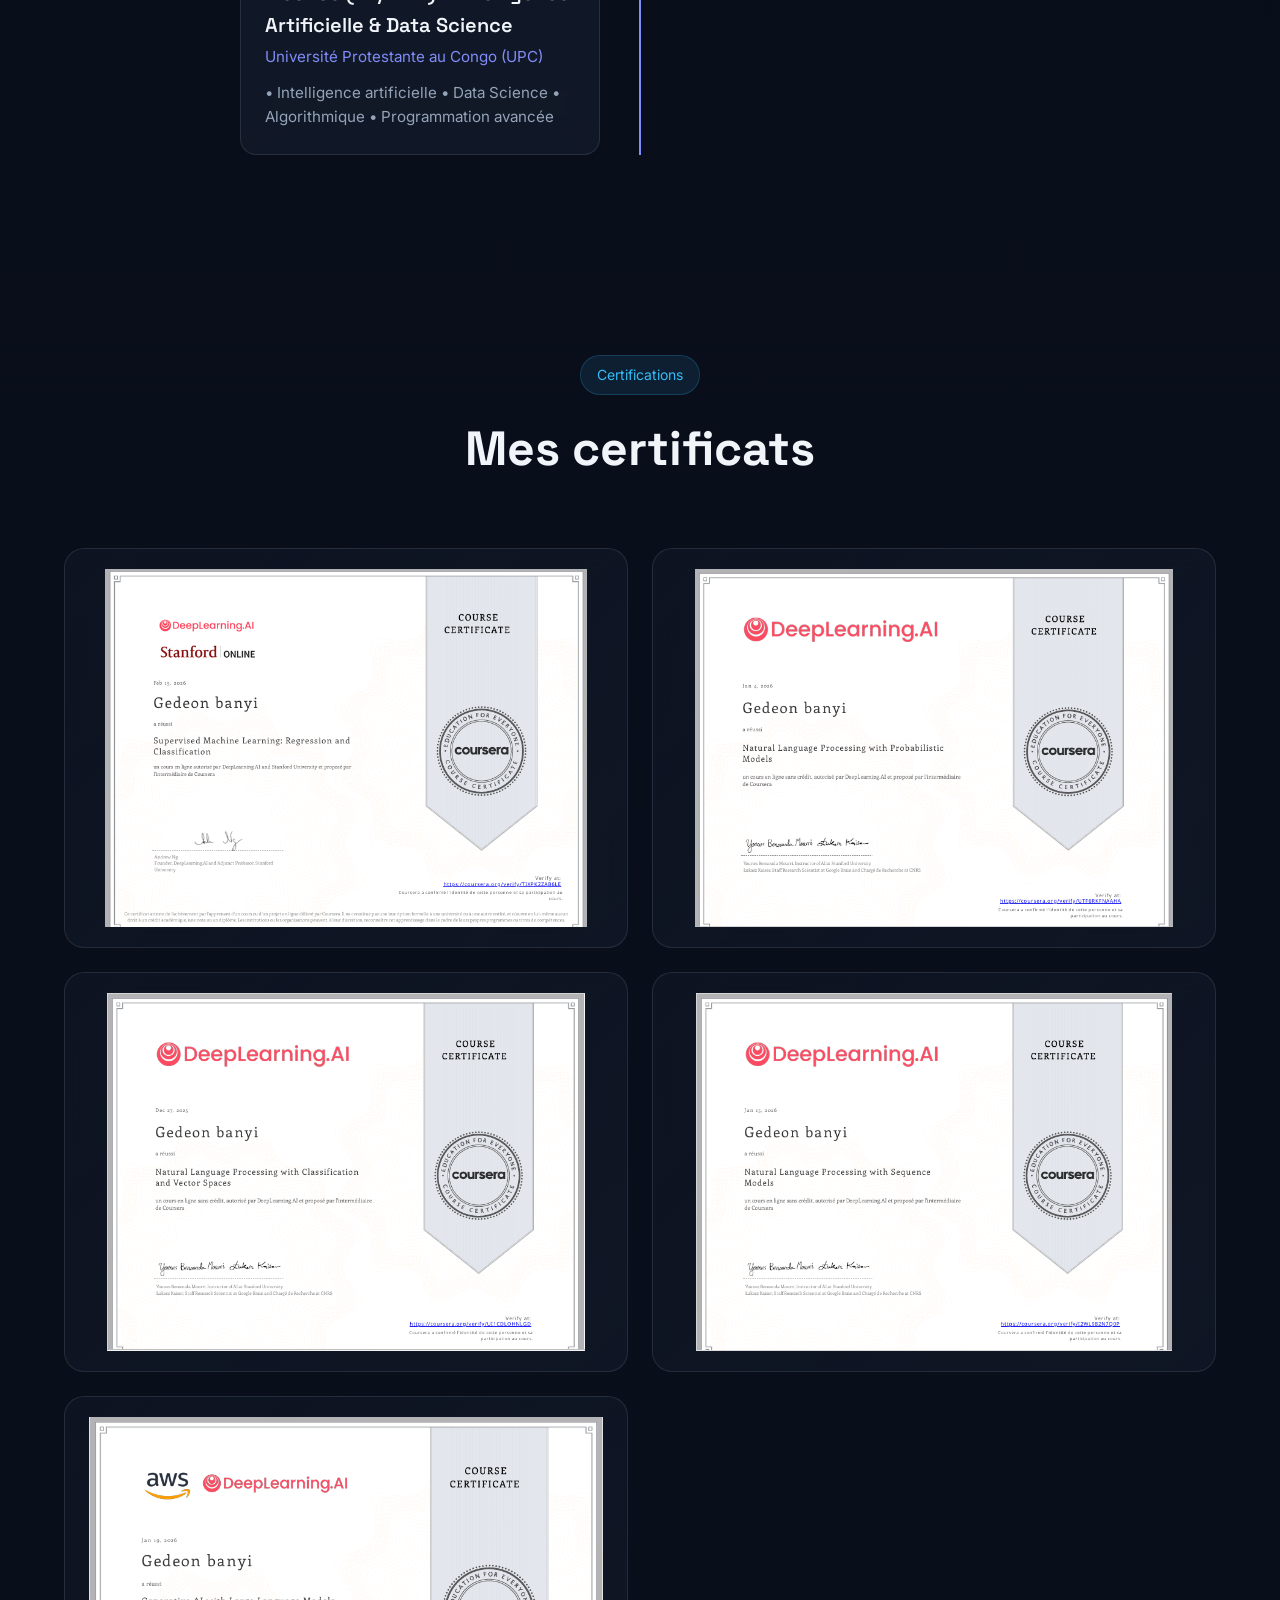
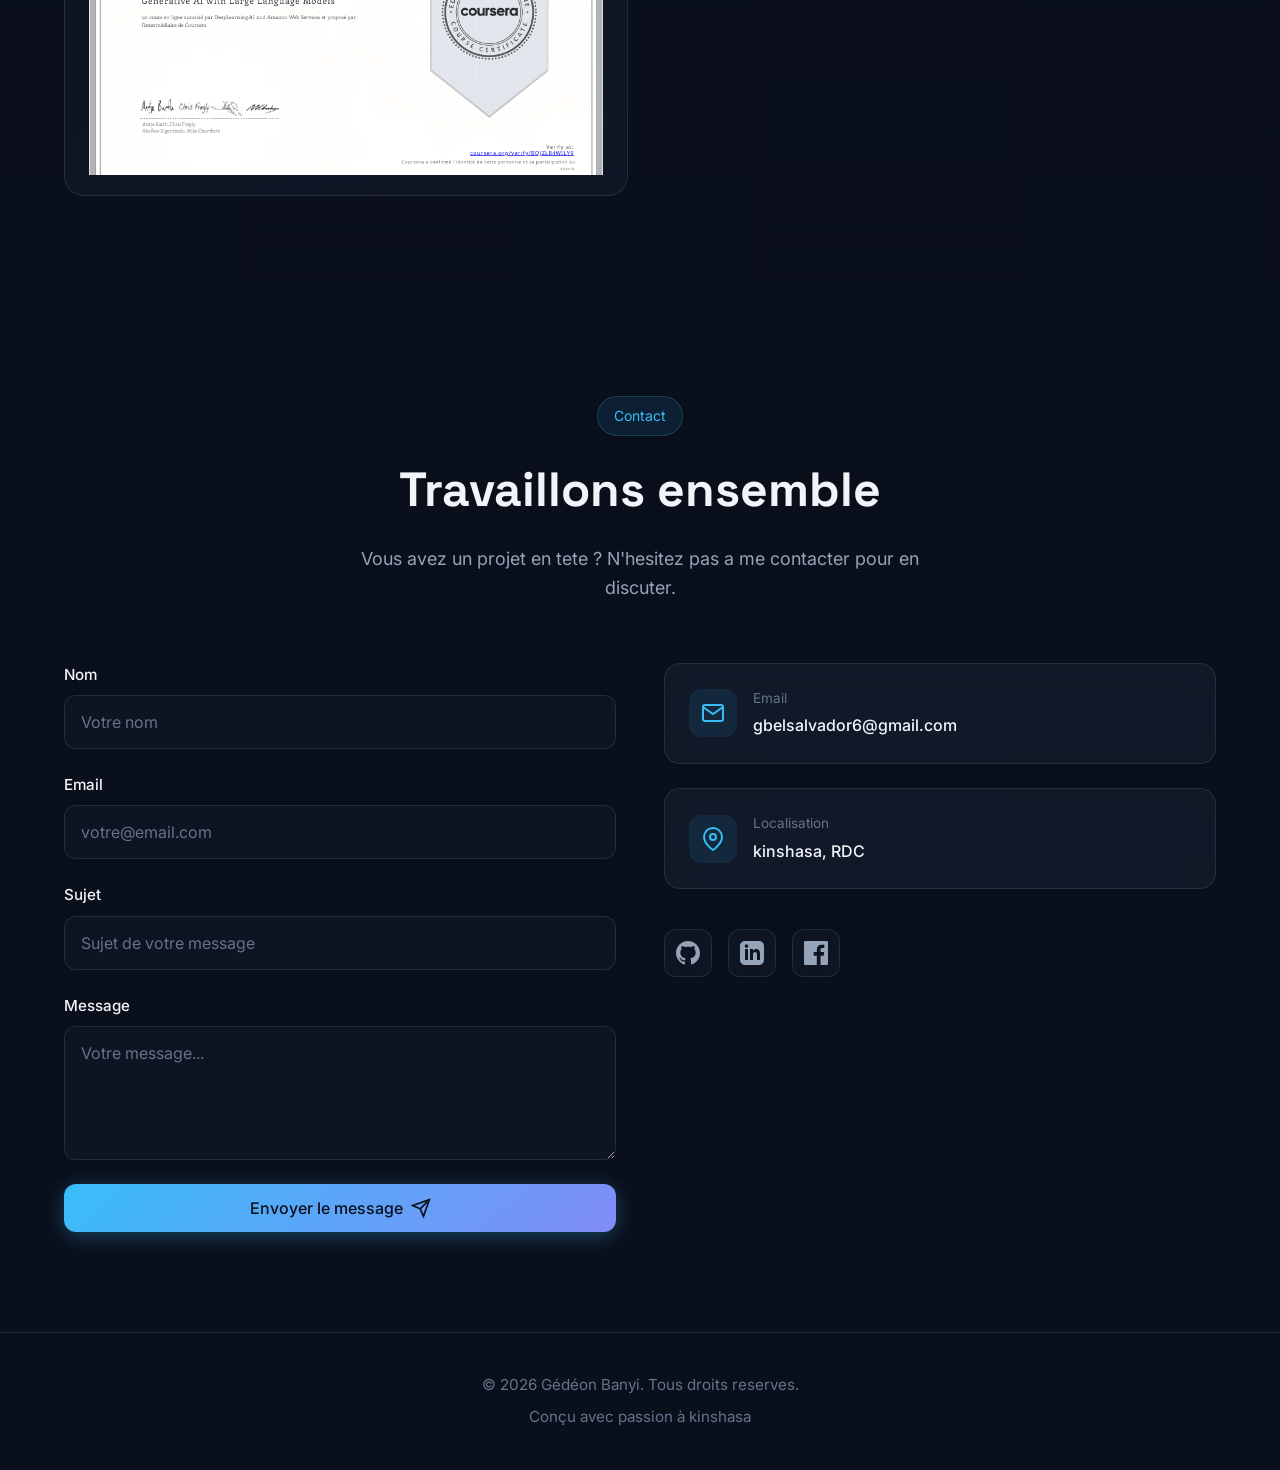
==== commit 83633b14: "add cv pdf + retouche hero" ====
--- a/index.html
+++ b/index.html
@@ -67,7 +67,7 @@
                         <path d="M5 12h14M12 5l7 7-7 7"/>
                     </svg>
                 </a>
-                <a href="cv.html" class="btn btn-secondary" download>
+                <a href="cv.pdf" class="btn btn-secondary" download="cv-gedeon-banyi-bantu.pdf">
                     <span>Télécharger mon CV</span>
                 </a>
             </div>
@@ -640,12 +640,12 @@
                         </div>
                     </div>
                     <div class="social-links">
-                        <a href="https://github.com/Gbelsalvador" class="social-link" aria-label="GitHub">
+                        <a href="https://github.com/Gbelsalvador" class="social-link" aria-label="GitHub" target="_blank" rel="noreferrer">
                             <svg width="24" height="24" viewBox="0 0 24 24" fill="currentColor">
                                 <path d="M12 0c-6.626 0-12 5.373-12 12 0 5.302 3.438 9.8 8.207 11.387.599.111.793-.261.793-.577v-2.234c-3.338.726-4.033-1.416-4.033-1.416-.546-1.387-1.333-1.756-1.333-1.756-1.089-.745.083-.729.083-.729 1.205.084 1.839 1.237 1.839 1.237 1.07 1.834 2.807 1.304 3.492.997.107-.775.418-1.305.762-1.604-2.665-.305-5.467-1.334-5.467-5.931 0-1.311.469-2.381 1.236-3.221-.124-.303-.535-1.524.117-3.176 0 0 1.008-.322 3.301 1.23.957-.266 1.983-.399 3.003-.404 1.02.005 2.047.138 3.006.404 2.291-1.552 3.297-1.23 3.297-1.23.653 1.653.242 2.874.118 3.176.77.84 1.235 1.911 1.235 3.221 0 4.609-2.807 5.624-5.479 5.921.43.372.823 1.102.823 2.222v3.293c0 .319.192.694.801.576 4.765-1.589 8.199-6.086 8.199-11.386 0-6.627-5.373-12-12-12z"/>
                             </svg>
                         </a>
-                        <a href="https://www.linkedin.com/in/g%C3%A9d%C3%A9on-banyi-9394752b9/" class="social-link" aria-label="LinkedIn">
+                        <a href="https://www.linkedin.com/in/g%C3%A9d%C3%A9on-banyi-9394752b9/" class="social-link" aria-label="LinkedIn" target="_blank" rel="noreferrer">
                             <svg width="24" height="24" viewBox="0 0 24 24" fill="currentColor">
                                 <path d="M19 0h-14c-2.761 0-5 2.239-5 5v14c0 2.761 2.239 5 5 5h14c2.762 0 5-2.239 5-5v-14c0-2.761-2.238-5-5-5zm-11 19h-3v-11h3v11zm-1.5-12.268c-.966 0-1.75-.79-1.75-1.764s.784-1.764 1.75-1.764 1.75.79 1.75 1.764-.783 1.764-1.75 1.764zm13.5 12.268h-3v-5.604c0-3.368-4-3.113-4 0v5.604h-3v-11h3v1.765c1.396-2.586 7-2.777 7 2.476v6.759z"/>
                             </svg>
--- a/style.css
+++ b/style.css
@@ -35,7 +35,9 @@
 
 body {
     font-family: var(--font-sans);
-    background-color: var(--bg-primary);
+    background:
+        radial-gradient(circle at top, rgba(56, 189, 248, 0.08), transparent 35%),
+        linear-gradient(180deg, #060b16 0%, #0a0f1c 100%);
     color: var(--text-primary);
     line-height: 1.6;
     overflow-x: hidden;
@@ -465,13 +467,26 @@
 
 .small-link {
     width: auto;
-    padding: 0 18px;
-    height: 42px;
+    height: auto;
+    padding: 12px 18px;
+    display: inline-flex;
+    align-items: center;
+    justify-content: center;
     font-size: 0.875rem;
+    font-weight: 600;
+    letter-spacing: 0.02em;
     text-decoration: none;
     border-radius: 999px;
     background: rgba(255, 255, 255, 0.02);
     border: 1px solid var(--border-color);
+    color: var(--text-primary);
+    transition: all var(--transition-fast);
+}
+
+.small-link:hover {
+    background: rgba(56, 189, 248, 0.12);
+    border-color: rgba(56, 189, 248, 0.6);
+    transform: translateY(-2px);
     color: var(--text-primary);
 }
 
@@ -567,7 +582,8 @@
     height: 100%;
     border-radius: 50%;
     overflow: hidden;
-    border: 3px solid var(--border-color);
+    border: 3px solid rgba(56, 189, 248, 0.35);
+    box-shadow: 0 20px 60px rgba(56, 189, 248, 0.16);
 }
 
 .avatar-placeholder {
@@ -576,7 +592,14 @@
     display: flex;
     align-items: center;
     justify-content: center;
-    background: var(--bg-secondary);
+    background: linear-gradient(135deg, rgba(17, 24, 39, 0.9), rgba(15, 23, 42, 1));
+}
+
+.avatar-placeholder img {
+    width: 100%;
+    height: 100%;
+    object-fit: cover;
+    display: block;
 }
 
 .avatar-placeholder svg {
@@ -1229,7 +1252,7 @@
 .social-link {
     width: 48px;
     height: 48px;
-    display: flex;
+    display: inline-flex;
     align-items: center;
     justify-content: center;
     background: var(--bg-card);
@@ -1237,6 +1260,7 @@
     border-radius: 12px;
     color: var(--text-secondary);
     transition: all var(--transition-fast);
+    text-decoration: none;
 }
 
 .social-link:hover {
